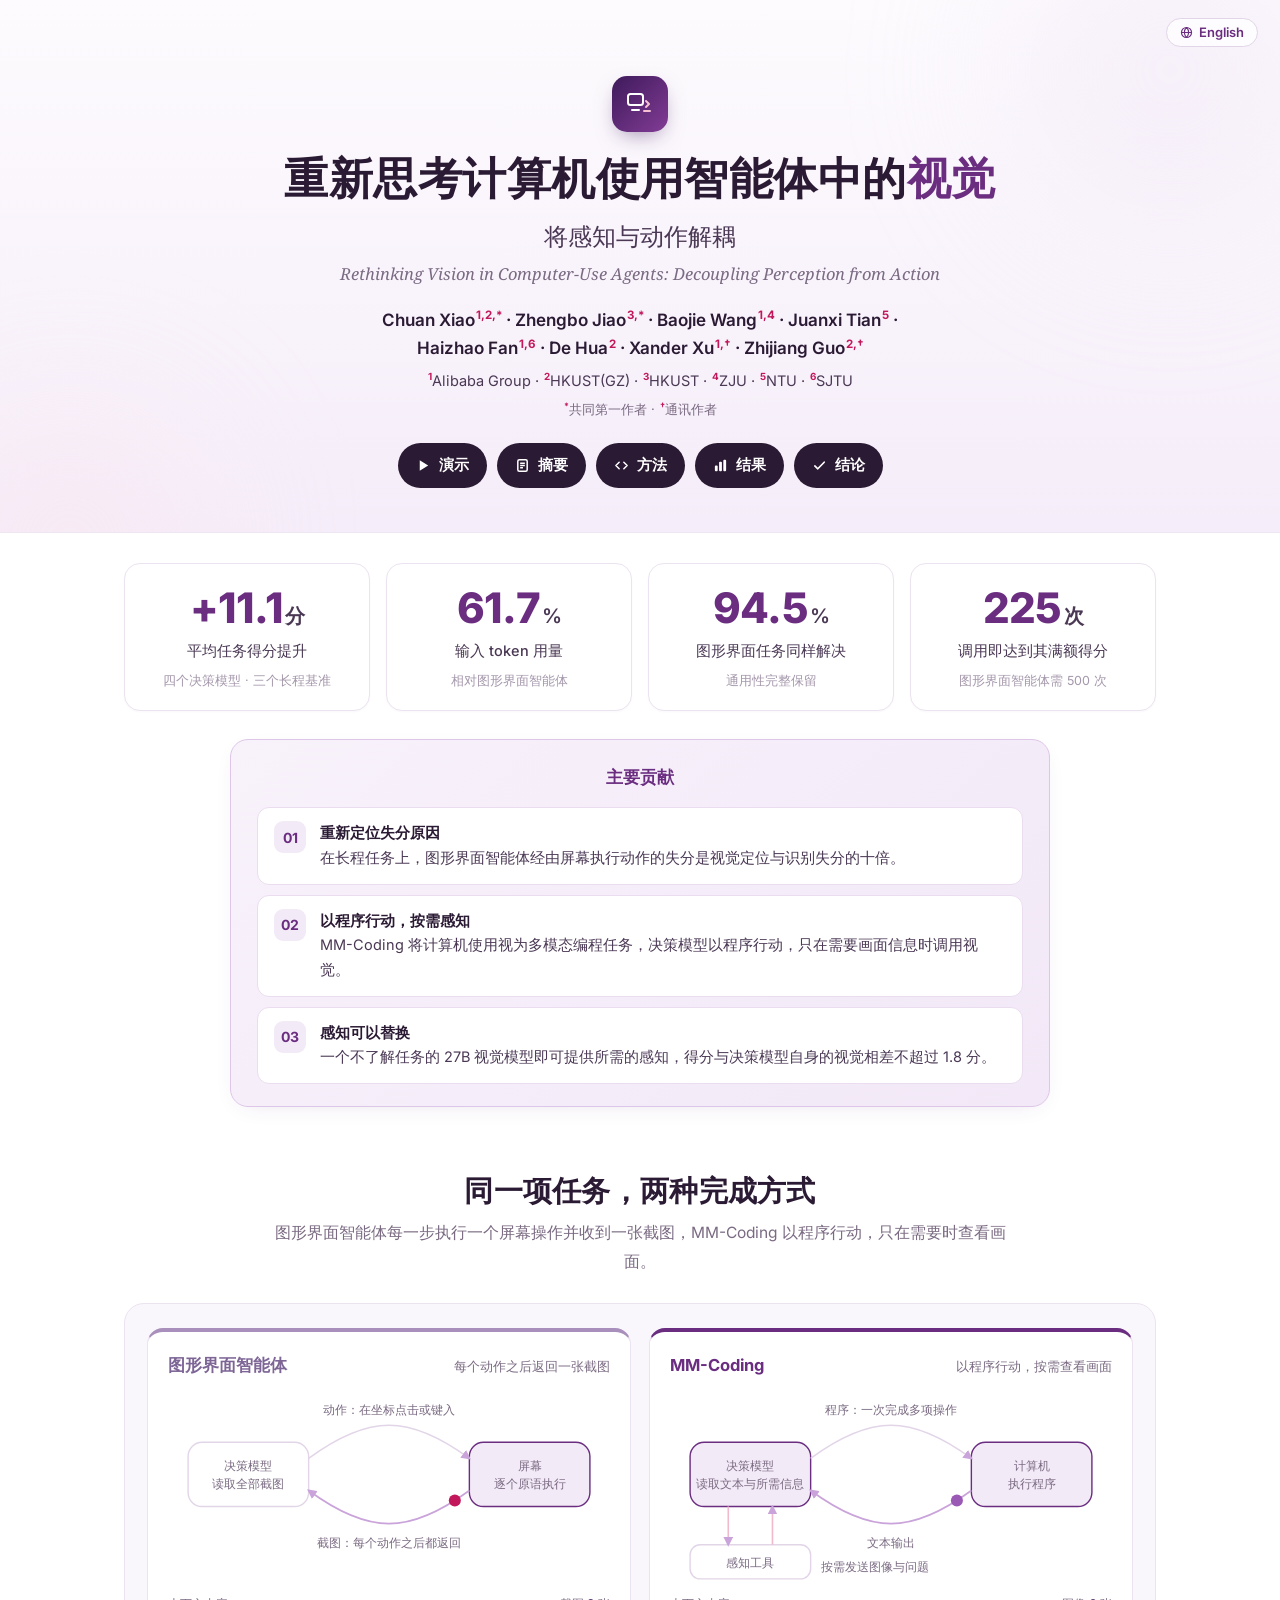
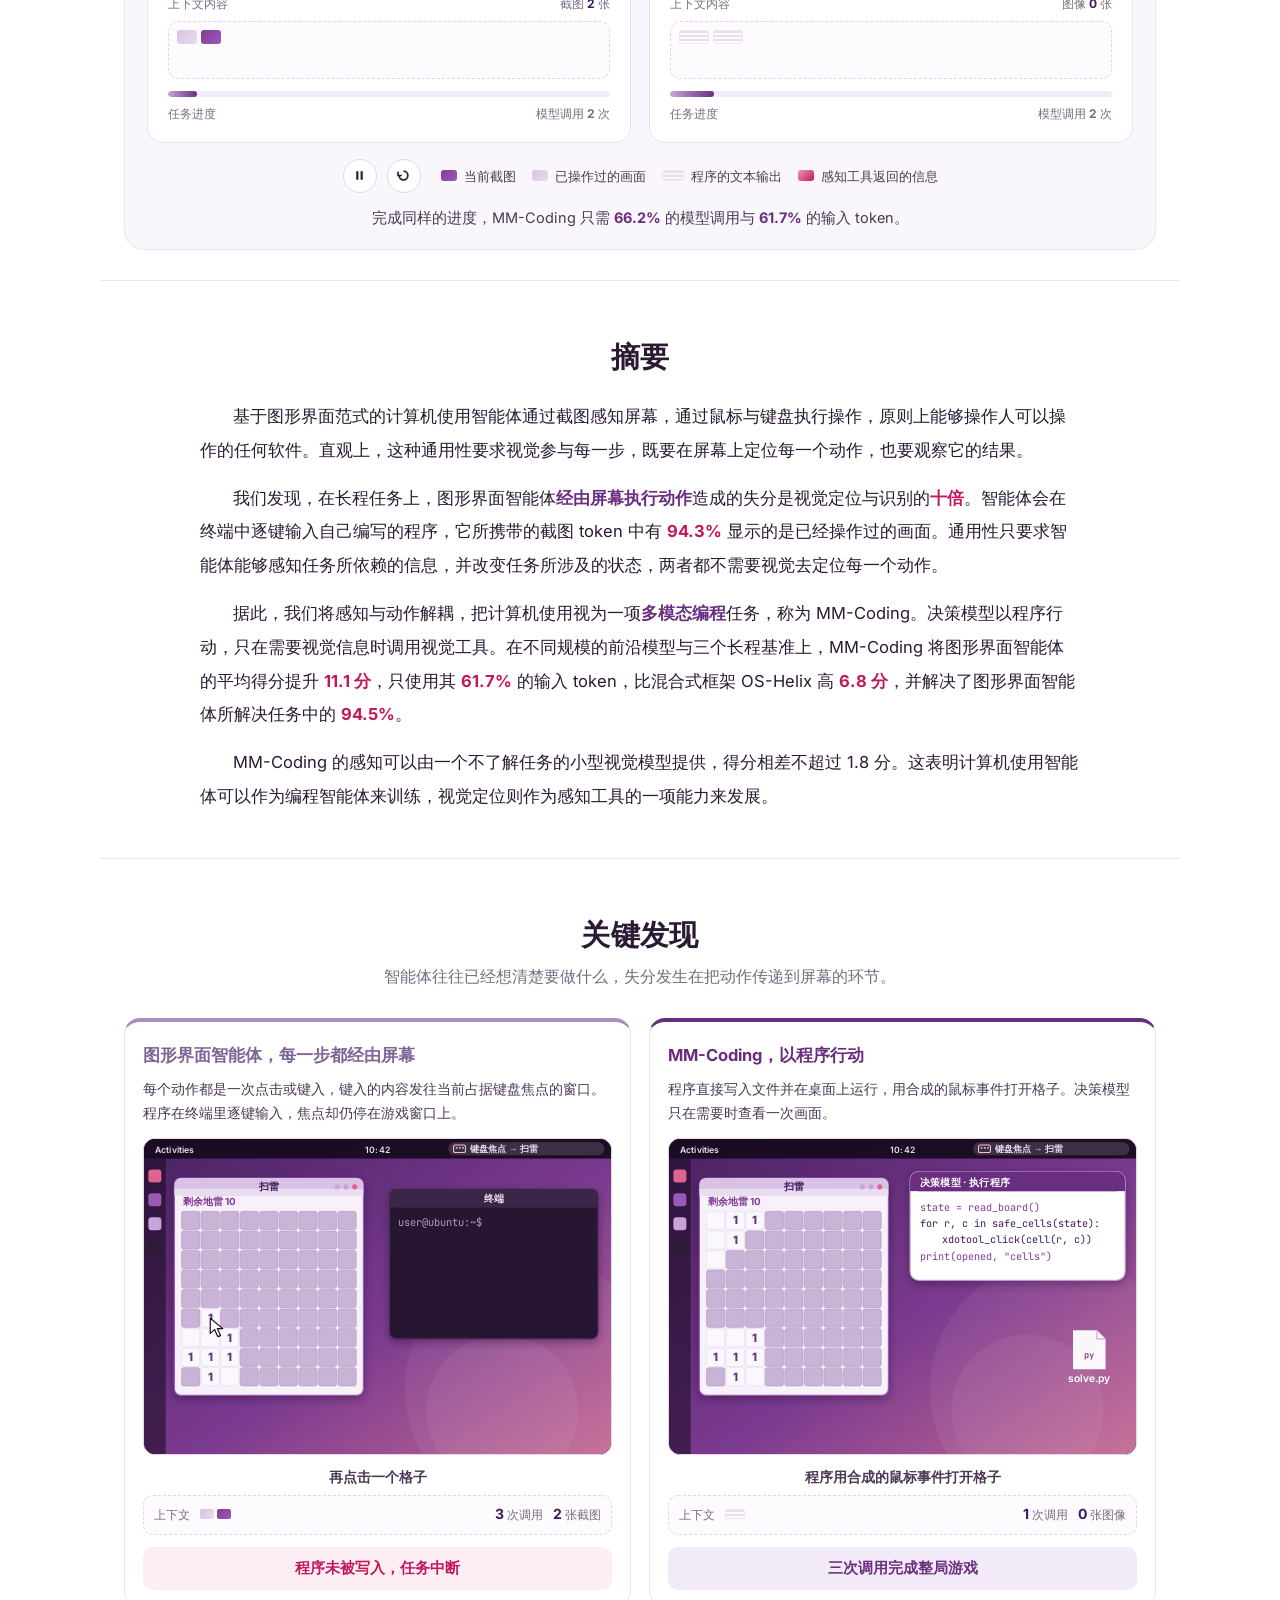
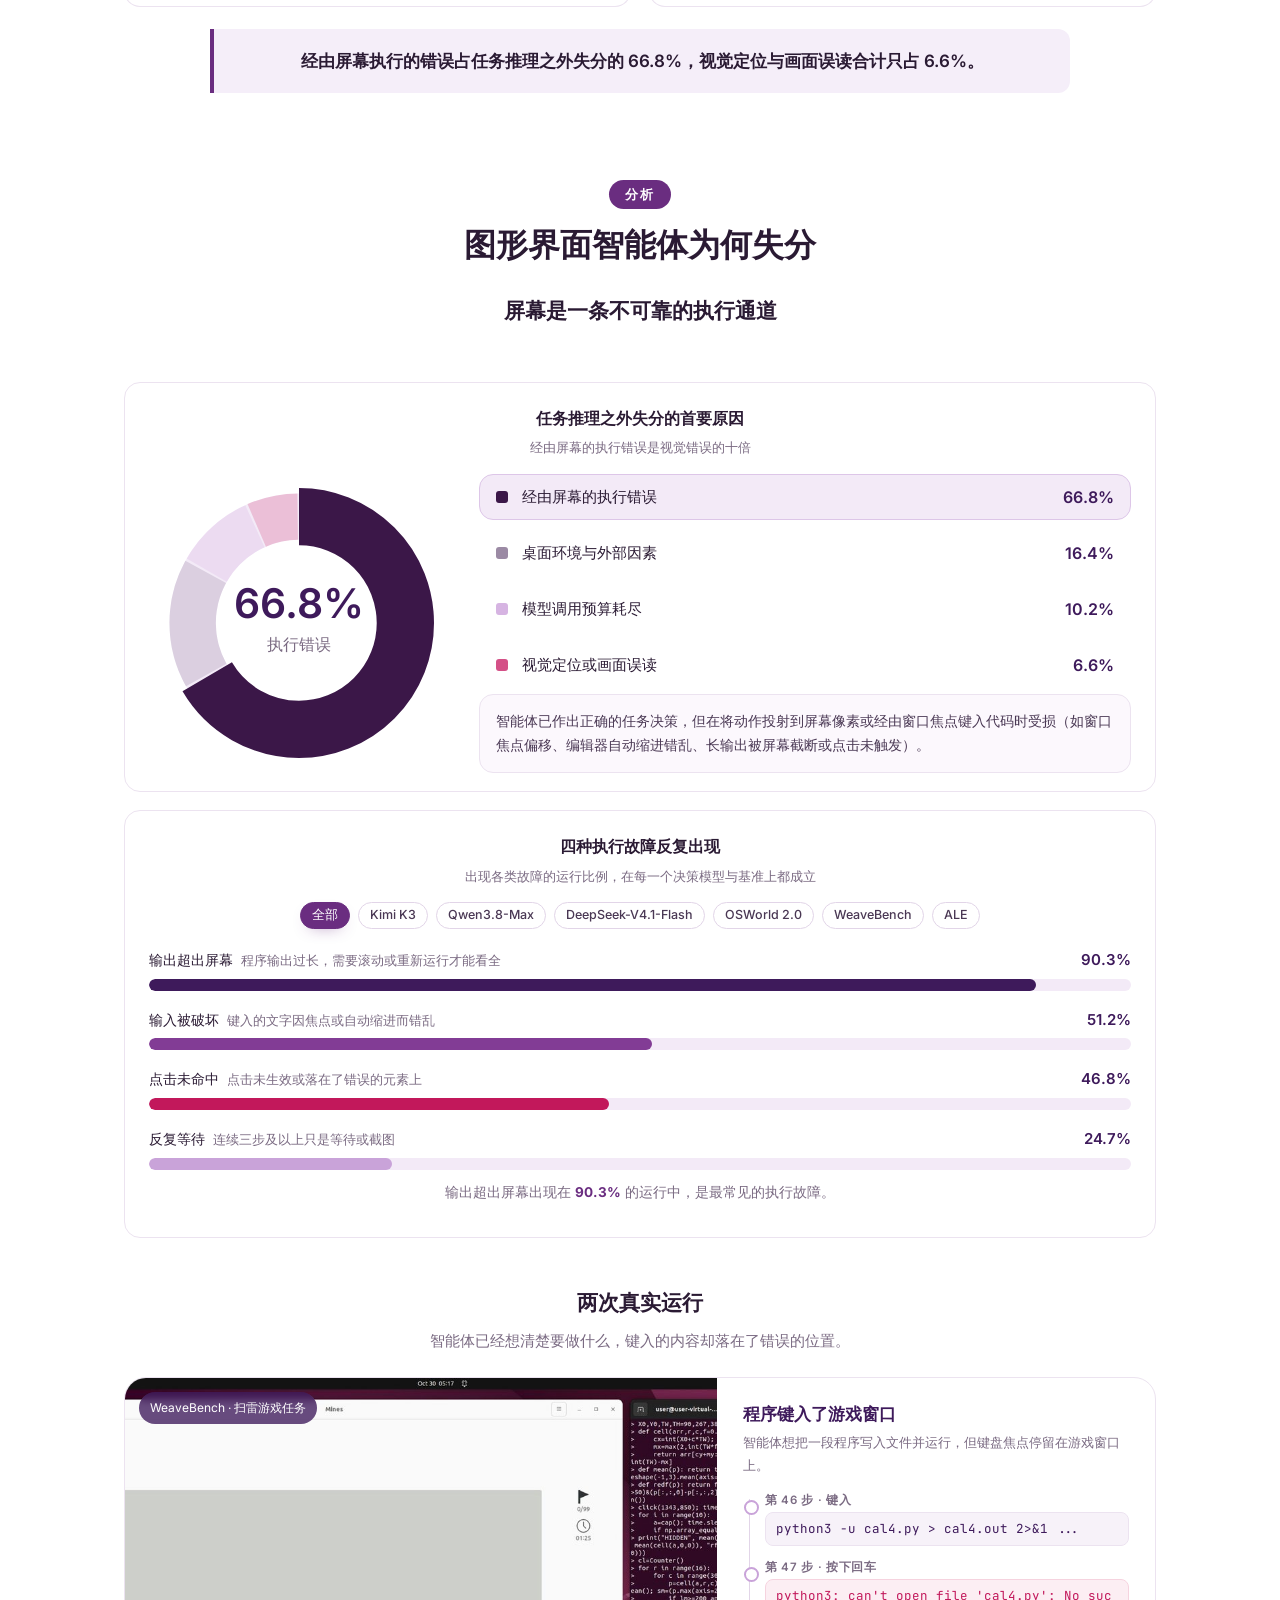
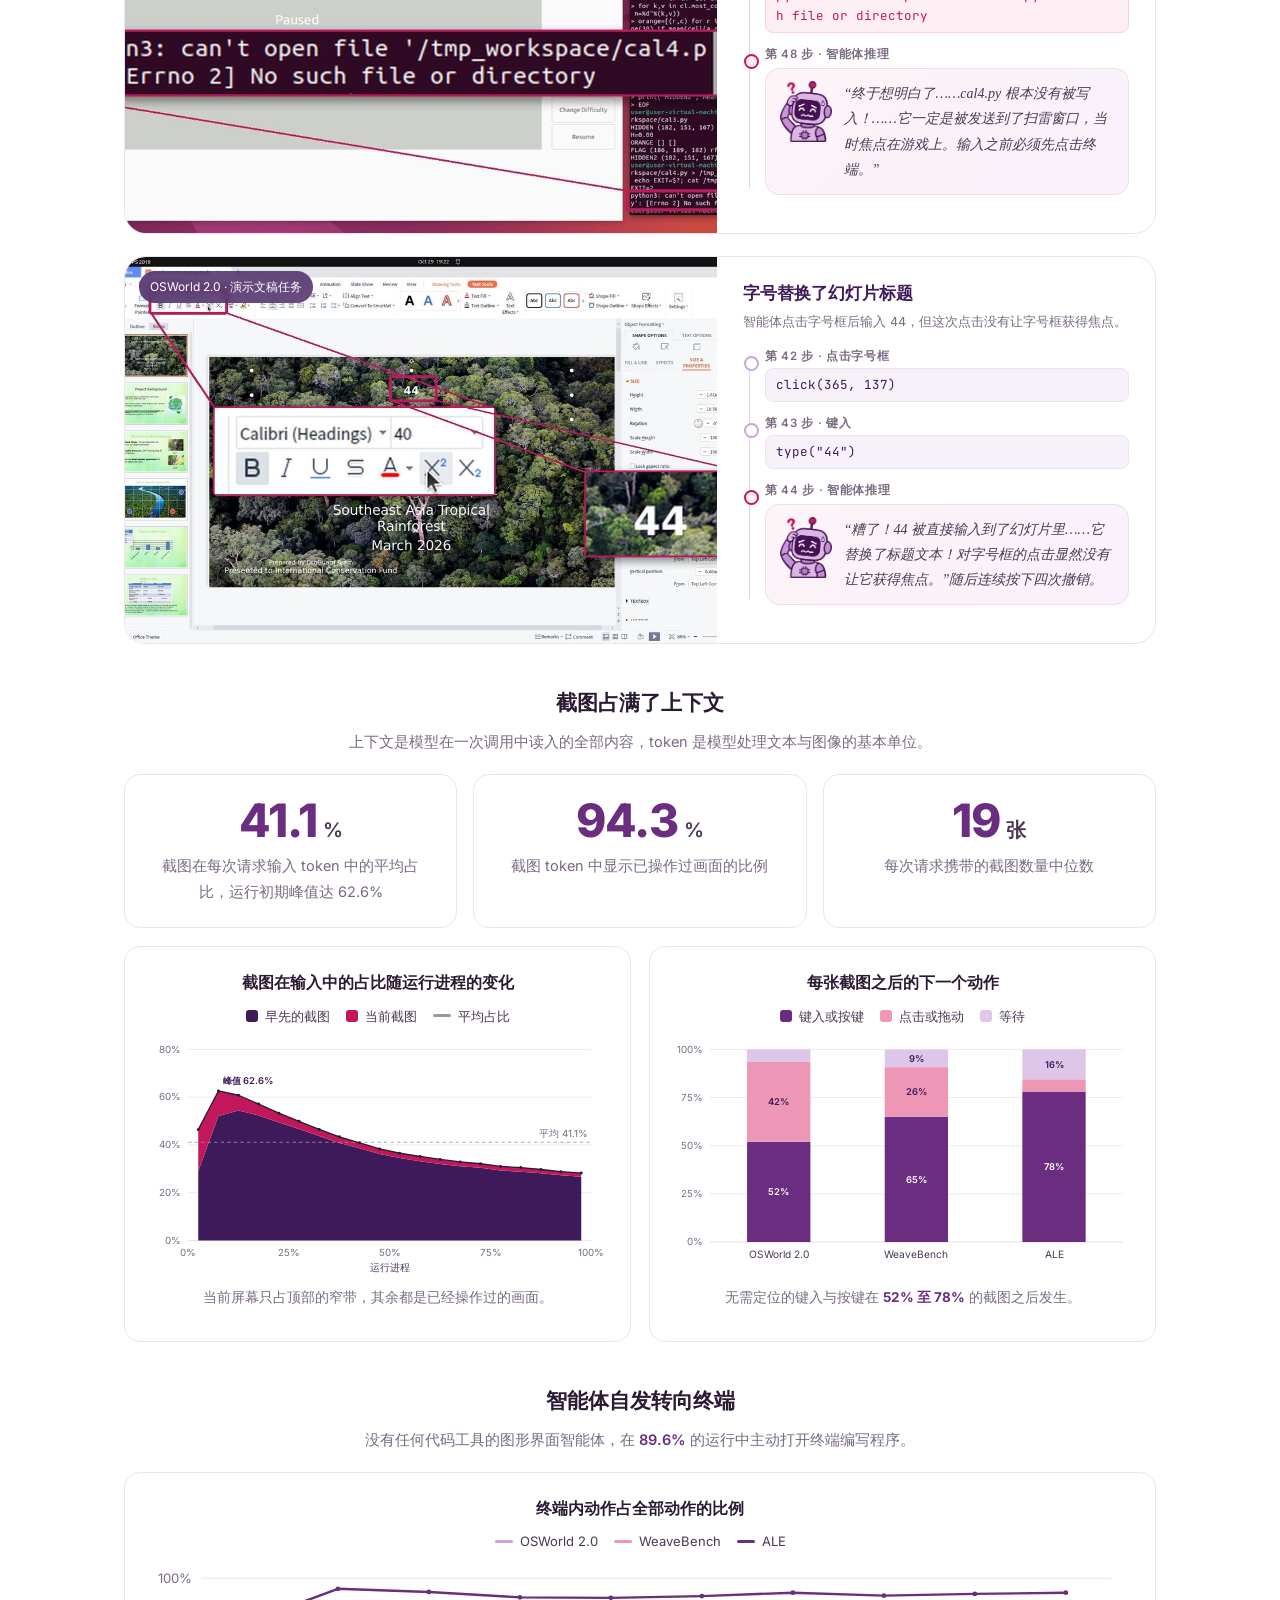
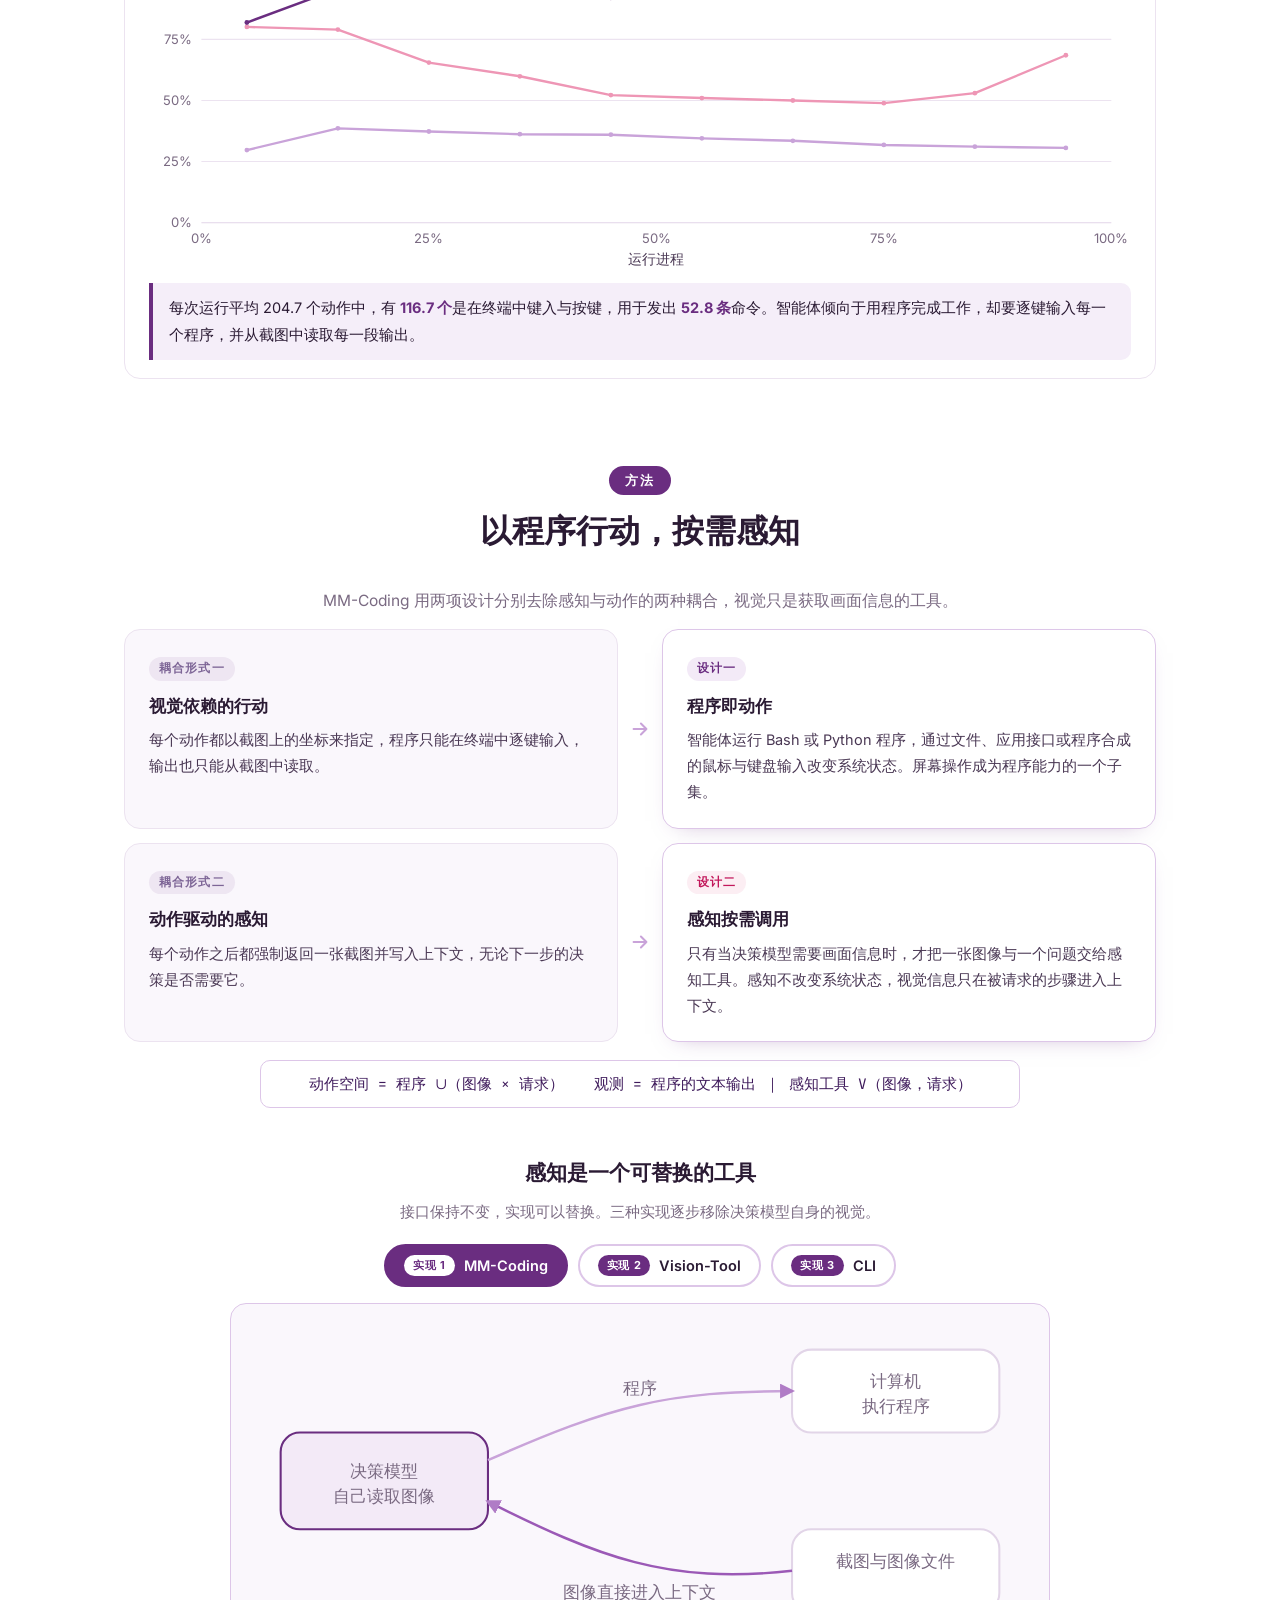
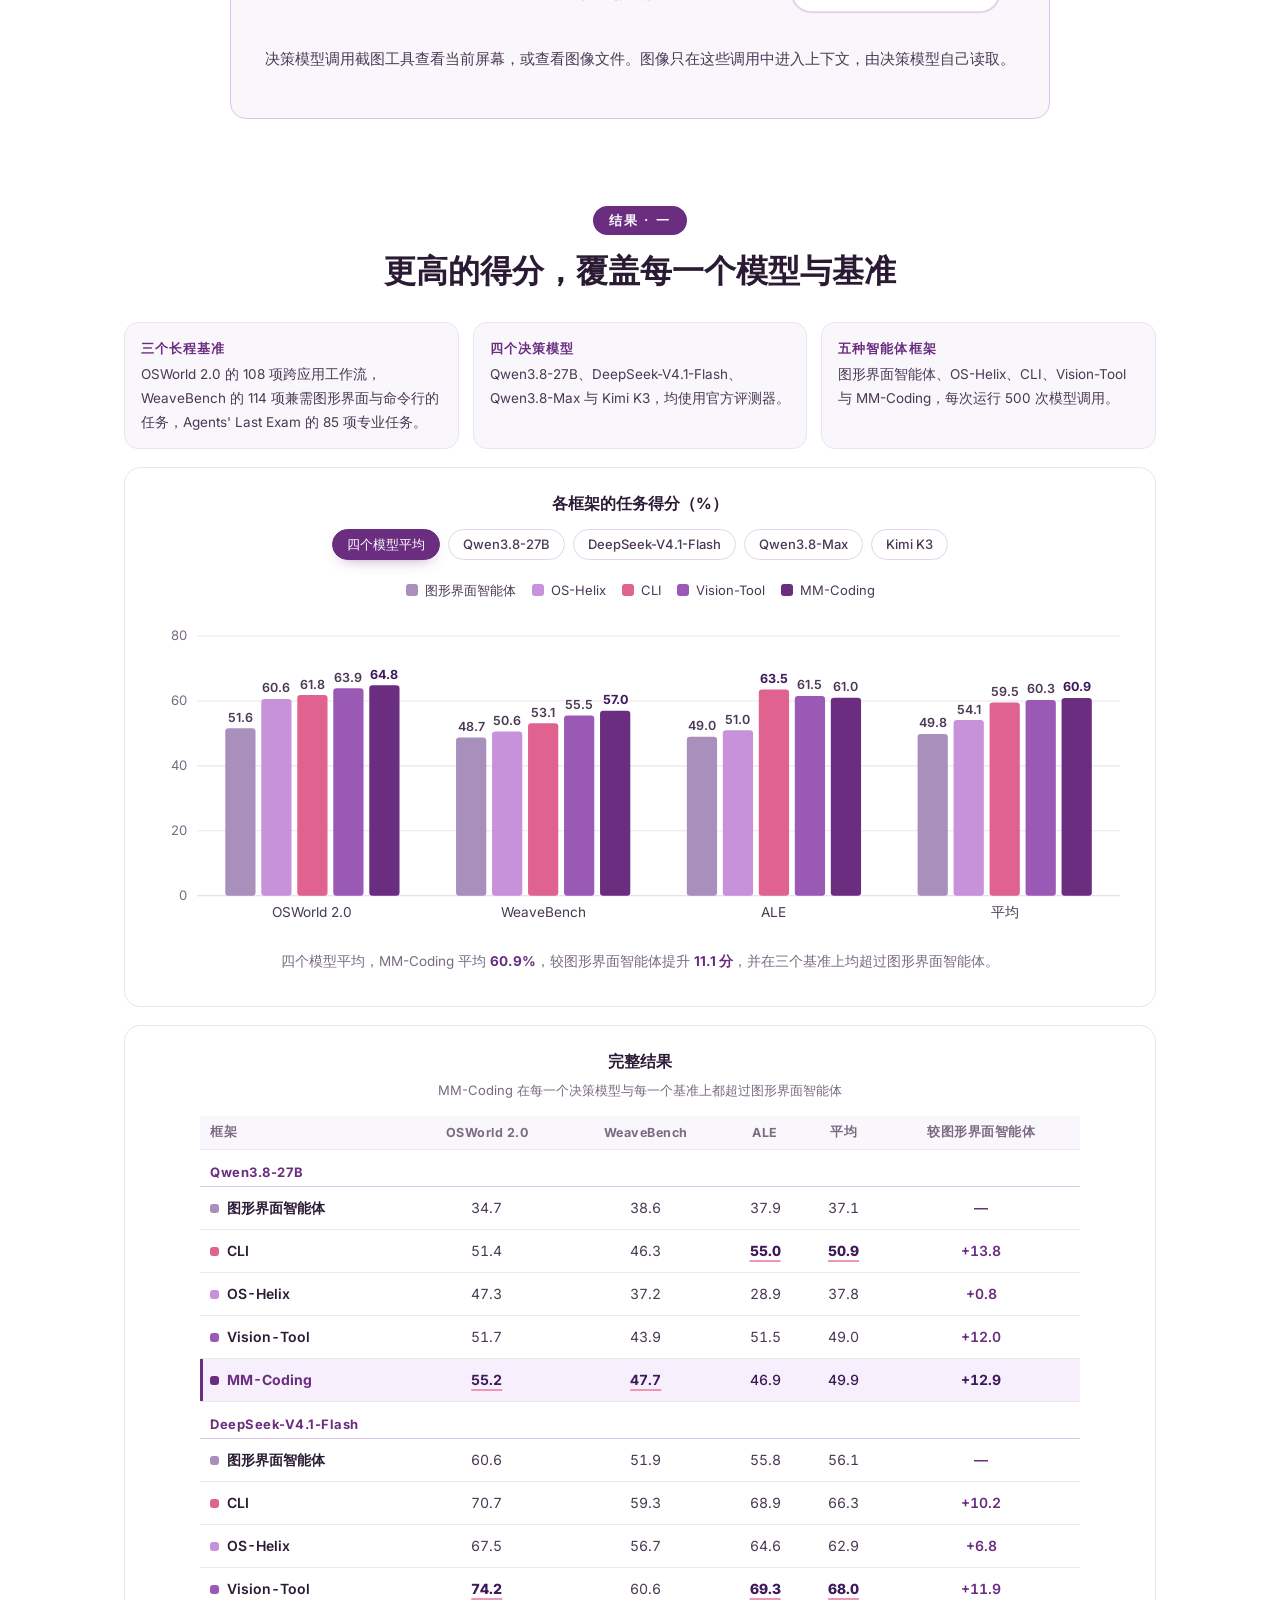
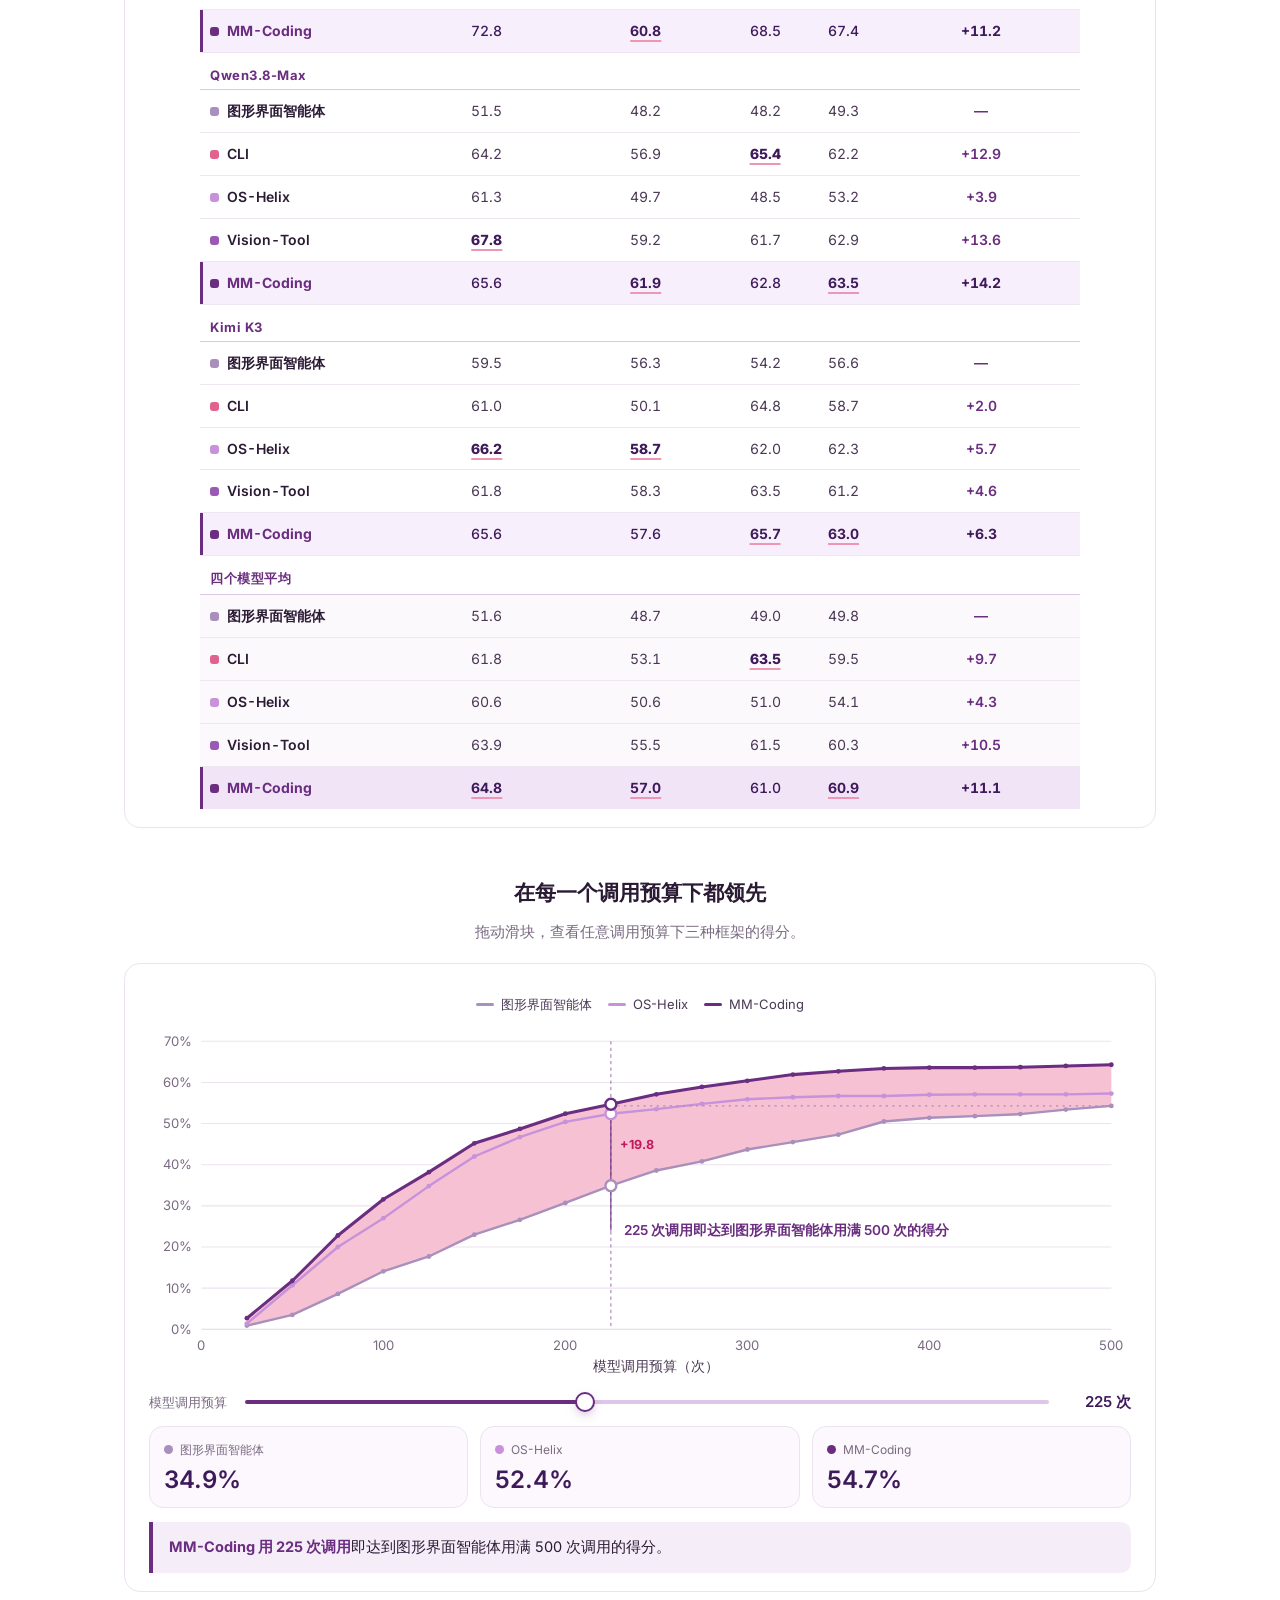
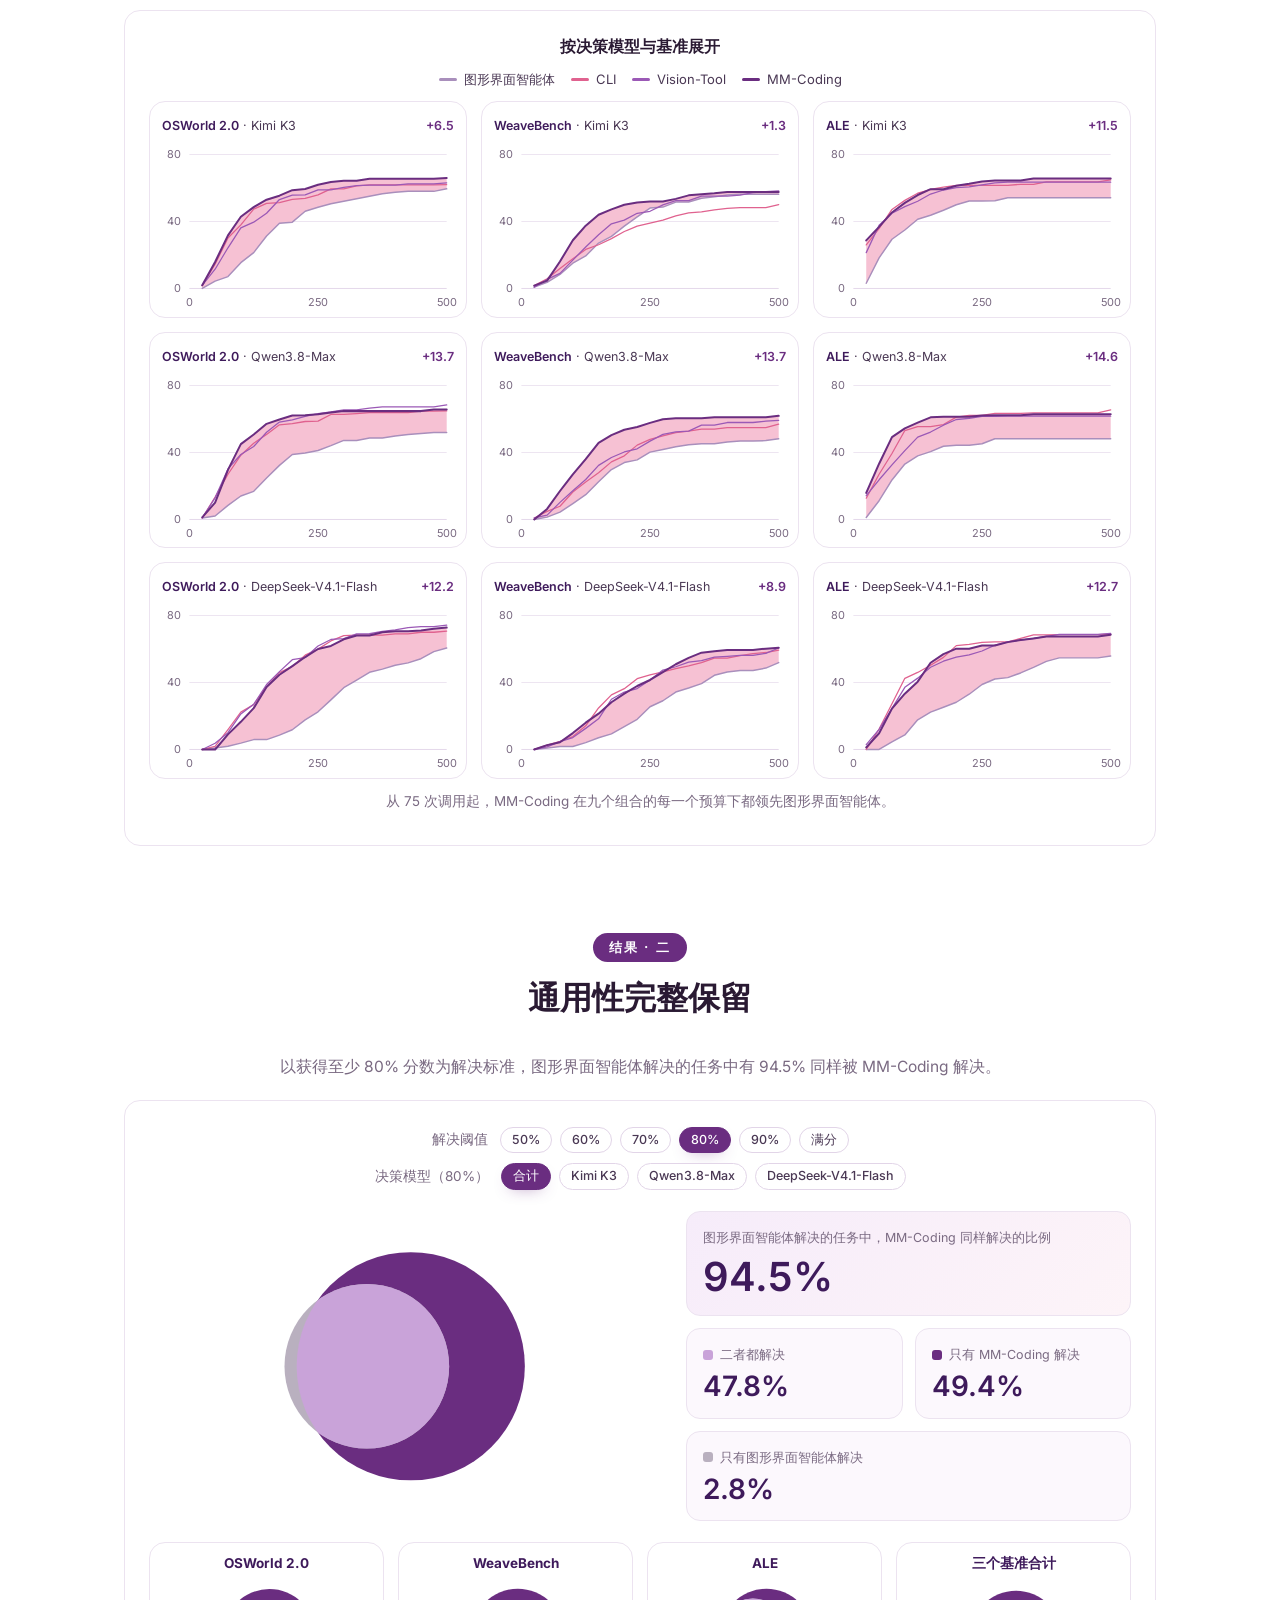
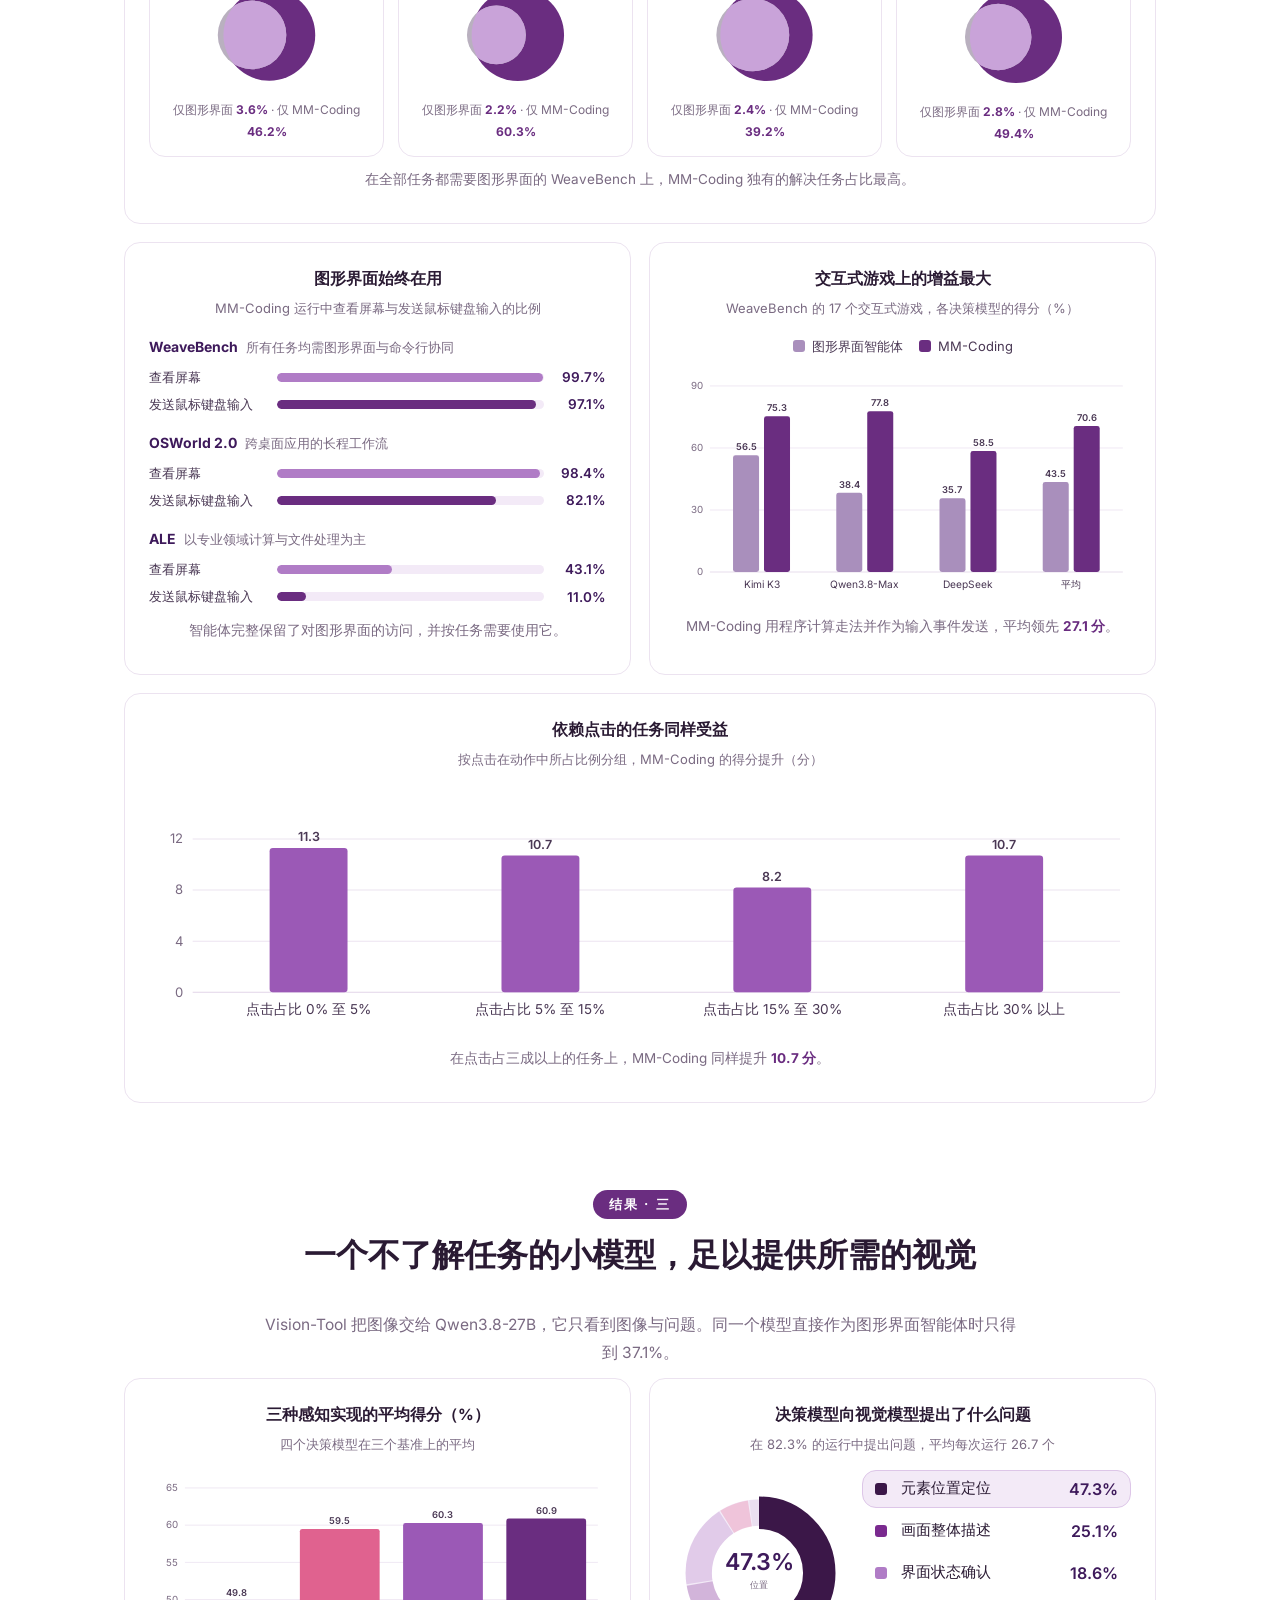
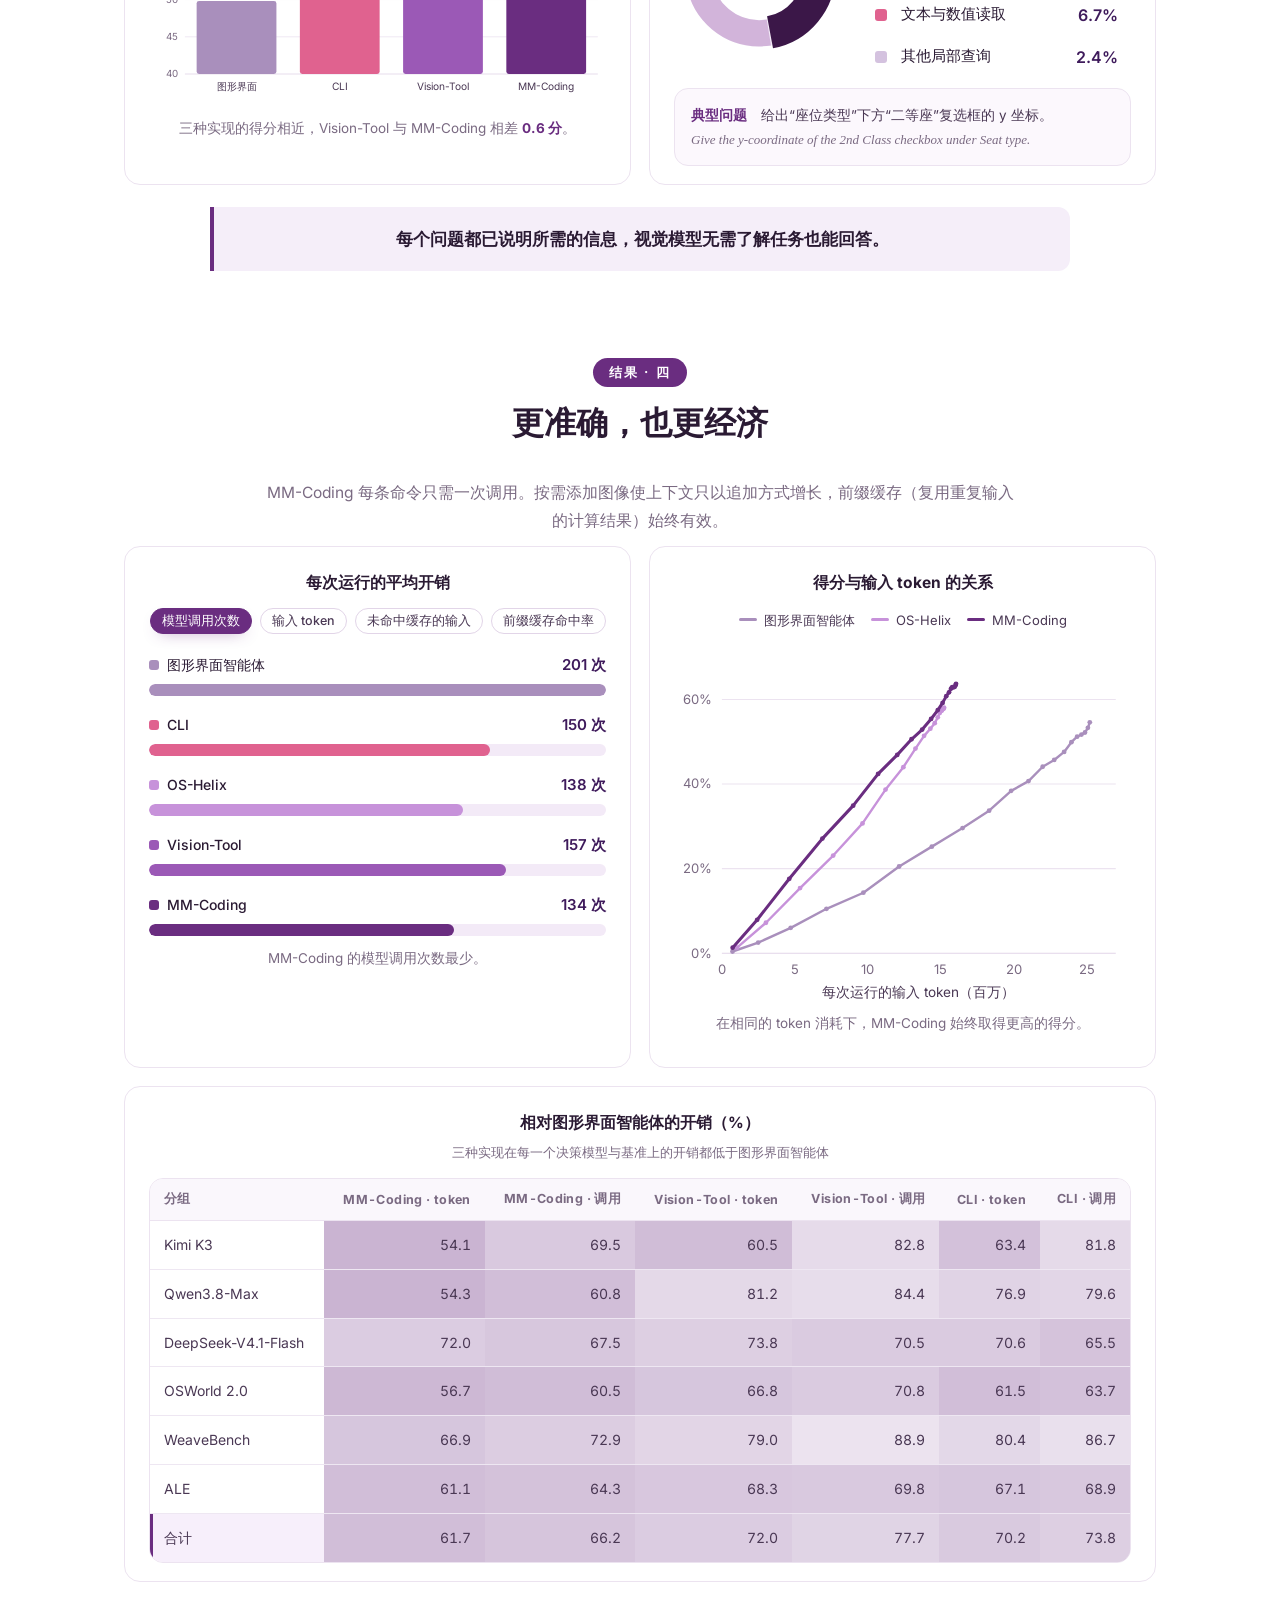
==== zh.html @ 3936240c "Project page" ====
<!DOCTYPE html>
<html lang="zh-CN">
<head>
<meta charset="utf-8">
<meta name="viewport" content="width=device-width, initial-scale=1">
<title>重新思考计算机使用智能体中的视觉：将感知与动作解耦</title>
<meta name="description" content="计算机使用智能体失分的主要原因在于动作必须经由屏幕执行。MM-Coding 以程序行动、按需调用视觉，平均得分提升 11.1 分，只使用 61.7% 的输入 token。">
<meta property="og:title" content="重新思考计算机使用智能体中的视觉：将感知与动作解耦">
<meta property="og:description" content="以程序行动，按需感知。MM-Coding 平均得分提升 11.1 分，只使用 61.7% 的输入 token。">
<link rel="icon" href="data:image/svg+xml,%3Csvg xmlns='http://www.w3.org/2000/svg' viewBox='0 0 32 32'%3E%3Crect width='32' height='32' rx='8' fill='%236A2D80'/%3E%3Crect x='4' y='6' width='15' height='11' rx='2.5' fill='none' stroke='%23fff' stroke-width='2'/%3E%3Cpath d='M8 22h7' stroke='%23fff' stroke-width='2' stroke-linecap='round'/%3E%3Cpath d='M22 13l3 3-3 3M26 23h-6' fill='none' stroke='%23F6C1D3' stroke-width='2' stroke-linecap='round' stroke-linejoin='round'/%3E%3C/svg%3E">
<link rel="stylesheet" href="fonts/fonts.css">
<style>
:root{
  --bg:#FFFFFF; --paper:#FFFFFF; --tint:#FAF7FC; --tint2:#F5EEF9;
  --ink:#2A1A33; --ink2:#4A3854; --muted:#7A6A82; --line:#ECE3F0; --line2:#E2D5E8; --rule:#EEE7F2;
  --deep:#3E1A5B; --plum:#6A2D80; --purp:#823C95; --mid:#9B59B6; --lav:#C9A3D9; --lav2:#DDC6E8; --lav3:#F3EAF7;
  --pink:#EE96B5; --pink2:#F6C1D3; --pink3:#FCEEF3; --mag:#C2185B; --grey:#B9B0BF;
  --c-gui:#A98FBC; --c-helix:#C792DA; --c-cli:#E0628F; --c-vt:#9B59B6; --c-mmc:#6A2D80;
  --serif:"Noto Serif SC","Source Han Serif SC","Songti SC","STSong",Georgia,serif;
  --sans:"Inter","PingFang SC","Noto Sans SC","Noto Sans CJK SC","Source Han Sans SC","Microsoft YaHei","Helvetica Neue",Arial,sans-serif;
  --num:"Inter","Avenir Next","Helvetica Neue","Segoe UI",Arial,sans-serif;
  --mono:"JetBrains Mono","SFMono-Regular",Menlo,Consolas,monospace;
  --ease:cubic-bezier(.2,.7,.2,1);
}
*{box-sizing:border-box}
html{scroll-behavior:smooth;-webkit-text-size-adjust:100%}
body{margin:0;background:var(--bg);color:var(--ink);font:16px/1.85 var(--sans);-webkit-font-smoothing:antialiased;overflow-x:hidden}
::selection{background:var(--lav2);color:var(--deep)}
a{color:var(--plum);text-decoration:none}
img{max-width:100%;display:block}
h1,h2,h3,h4{margin:0;color:var(--ink)}
p{margin:0 0 14px;color:var(--ink2)}
.muted{color:var(--muted)}
.small{font-size:13.5px;line-height:1.75}
.hl{color:var(--plum);font-weight:600}
#progress{position:fixed;top:0;left:0;height:3px;width:0;z-index:60;background:linear-gradient(90deg,var(--plum),var(--pink));transition:width .1s linear}

/* reveal */
.rv{opacity:0;transform:translateY(22px);transition:opacity .8s var(--ease),transform .8s var(--ease)}
.rv.in{opacity:1;transform:none}
.rv.d1{transition-delay:.08s}.rv.d2{transition-delay:.16s}.rv.d3{transition-delay:.24s}.rv.d4{transition-delay:.32s}

/* hero */
.hero{padding:76px 24px 44px;text-align:center;background:linear-gradient(180deg,#FDFBFE 0%,#F5EDF9 100%);border-bottom:1px solid var(--rule);position:relative;overflow:hidden}
.hero::before,.hero::after{content:"";position:absolute;border-radius:50%;filter:blur(70px);opacity:.5;pointer-events:none;animation:float 20s ease-in-out infinite}
.hero::before{width:460px;height:460px;background:radial-gradient(circle,#EBDDF2,transparent 70%);top:-160px;right:-120px}
.hero::after{width:380px;height:380px;background:radial-gradient(circle,#FBE3EC,transparent 70%);bottom:-200px;left:-120px;animation-delay:-8s}
@keyframes float{0%,100%{transform:translate(0,0)}50%{transform:translate(26px,-18px)}}
.hero>*{position:relative}
.logo{width:56px;height:56px;margin:0 auto 18px;border-radius:15px;background:linear-gradient(135deg,var(--deep),var(--purp));box-shadow:0 8px 22px -8px rgba(62,26,91,.55);display:flex;align-items:center;justify-content:center;transition:transform .35s cubic-bezier(.34,1.56,.64,1)}
.logo:hover{transform:translateY(-3px) scale(1.06) rotate(-3deg)}
.logo svg{width:32px;height:32px}
.hero h1{font-size:44px;line-height:1.3;font-weight:800;letter-spacing:.01em;color:var(--ink)}
.hero h1 .acc{color:var(--plum)}
.hero .sub{font:500 24px/1.5 var(--serif);color:var(--ink2);margin:12px 0 6px}
.authors{font-size:17px;font-weight:600;color:var(--ink);margin:0 auto 4px;max-width:900px;line-height:1.7}
.authors sup,.affil sup,.note sup{color:var(--mag);font-weight:700;font-size:.68em;margin-left:1px}
@media (max-width:900px){.authors .wbr{display:none}}
.affil{font-size:14.5px;color:var(--ink2);margin:0 0 2px}
.note{font-size:13px;color:var(--muted);margin:0 0 22px}
.hero .en{font:italic 400 16.5px/1.6 Georgia,"Noto Serif",serif;color:var(--muted);margin:0 0 18px}
.btns{display:flex;justify-content:center;gap:10px;flex-wrap:wrap}
.btns a{display:inline-flex;align-items:center;gap:8px;background:var(--ink);color:#fff;border-radius:999px;padding:9px 18px;font-size:14.5px;font-weight:600;transition:background .2s,transform .2s}
.btns a:hover{background:var(--plum);transform:translateY(-1px)}
.btns a svg{width:15px;height:15px}

/* tldr */
.tldr{display:grid;grid-template-columns:repeat(4,1fr);gap:16px;max-width:1080px;margin:0 auto;padding:30px 24px 0}
.tl{background:#fff;border:1px solid var(--line);border-radius:16px;padding:22px 16px 18px;text-align:center;box-shadow:0 1px 2px rgba(62,26,91,.03);transition:transform .2s,box-shadow .2s}
.tl:hover{transform:translateY(-3px);box-shadow:0 10px 26px -14px rgba(62,26,91,.3)}
.tl .n{font:800 42px/1.05 var(--num);letter-spacing:-.02em;color:var(--plum)}
.tl .n small{font-size:20px;color:var(--ink2);font-weight:600;margin-left:2px}
.tl .l{margin-top:8px;font-size:14.5px;color:var(--ink2);font-weight:500}
.tl .f{margin-top:4px;font-size:12.5px;color:#A497AB}

/* contributions */
.contrib{max-width:820px;margin:28px auto 8px;background:linear-gradient(135deg,#F8F2FB 0%,#F2E8F7 100%);border:1px solid var(--lav2);border-radius:18px;padding:22px 26px;box-shadow:0 6px 24px -12px rgba(106,45,128,.18)}
.contrib h3{text-align:center;font-size:17px;font-weight:700;color:var(--plum);margin-bottom:14px}
.ci{display:flex;gap:14px;align-items:flex-start;background:#fff;border:1px solid #EADDF0;border-radius:12px;padding:13px 16px;margin-top:10px;transition:transform .2s,box-shadow .2s,border-color .2s}
.ci:hover{transform:translateY(-2px);border-color:var(--plum);box-shadow:0 10px 24px -14px rgba(106,45,128,.45)}
.ci .ic{flex:0 0 32px;height:32px;border-radius:9px;background:var(--lav3);color:var(--plum);display:flex;align-items:center;justify-content:center;font:700 14px var(--num)}
.ci div{font-size:14.5px;line-height:1.7;color:var(--ink2)}
.ci b{color:var(--ink);font-weight:700}

/* section scaffold */
.sec{max-width:1080px;margin:0 auto;padding:56px 24px 30px}
.st-title{font-size:29px;font-weight:800;text-align:center;letter-spacing:.01em;line-height:1.4}
.st-sub{text-align:center;color:var(--muted);font-size:15.5px;margin:8px auto 26px;max-width:760px}
.rule{height:1px;background:var(--rule);max-width:1080px;margin:0 auto}
.prose{max-width:860px;margin:0 auto 6px;font-size:16px;line-height:1.95}
.sub-title{font-size:21px;font-weight:700;text-align:center;margin:46px 0 6px}
.sub-sub{text-align:center;color:var(--muted);font-size:14.5px;margin:0 auto 18px;max-width:760px}
.group{text-align:center;margin:56px auto 0;padding:0 24px}
.group .lab{display:inline-block;background:var(--plum);color:#fff;font:700 13px/1 var(--sans);letter-spacing:.16em;padding:8px 16px;border-radius:999px}
.group h2{font-size:32px;font-weight:800;margin-top:14px;line-height:1.35}

/* abstract */
.abstract{max-width:880px;margin:0 auto;font:16.5px/2.05 var(--sans);color:var(--ink)}
.abstract p{color:var(--ink);margin-bottom:14px;text-indent:2em}
.abstract em{font-style:normal;color:var(--plum);font-weight:600}
.abstract strong{color:var(--mag);font-weight:700}

/* demo panel */
.demo{background:var(--tint);border:1px solid var(--line);border-radius:20px;padding:24px 22px 18px}
.para{display:grid;grid-template-columns:1fr 1fr;gap:18px}
.pcard{background:#fff;border:1px solid var(--line);border-radius:16px;padding:18px 20px 16px;position:relative;overflow:hidden}
.pcard.gui{border-top:4px solid var(--c-gui)}
.pcard.mmc{border-top:4px solid var(--plum)}
.pcard .ph{display:flex;align-items:baseline;justify-content:space-between;margin-bottom:4px}
.pcard .ph b{font-size:16.5px;font-weight:700}
.pcard.gui .ph b{color:#7D6596}.pcard.mmc .ph b{color:var(--plum)}
.pcard .ph span{font-size:12.5px;color:var(--muted)}
.pnode{fill:#fff;stroke:var(--line2);stroke-width:1.4;transition:all .3s}
.pnode.act{stroke:var(--plum);fill:var(--lav3)}
.ptext{font:600 13px var(--sans);fill:var(--deep)}
.psub{font:11px var(--sans);fill:var(--muted)}
.pedge{fill:none;stroke:var(--line2);stroke-width:1.6}
.pedge.act{stroke:var(--lav)}
.pedge.pk{stroke:#F2B9CE}
.ctx{margin-top:8px}
.ctx .lab{display:flex;justify-content:space-between;font-size:12px;color:var(--muted);margin-bottom:6px}
.ctx .lab b{color:var(--deep);font-family:var(--num)}
.tiles{display:flex;flex-wrap:wrap;gap:4px;min-height:58px;align-content:flex-start;padding:8px;border:1px dashed var(--line2);border-radius:10px;background:#FDFBFE}
.tile{width:20px;height:14px;border-radius:3px;animation:pop .45s var(--ease)}
.tile.img{background:linear-gradient(135deg,var(--purp),var(--mid))}
.tile.img.old{background:linear-gradient(135deg,#D8C3E2,#E8DAEF)}
.tile.txt{width:30px;background:repeating-linear-gradient(180deg,#E9DEEE 0 2px,transparent 2px 4px);border:1px solid #EFE6F3}
.tile.ask{background:linear-gradient(135deg,var(--pink),var(--mag))}
@keyframes pop{0%{transform:scale(.3);opacity:0}100%{transform:none;opacity:1}}
.pbar{height:6px;border-radius:6px;background:var(--lav3);overflow:hidden;margin-top:12px}
.pbar i{display:block;height:100%;width:0;border-radius:6px;background:linear-gradient(90deg,var(--lav),var(--plum));transition:width .5s var(--ease)}
.pmeta{display:flex;justify-content:space-between;font-size:12px;color:var(--muted);margin-top:6px}
.ctrl{display:flex;align-items:center;justify-content:center;gap:10px;margin-top:16px;flex-wrap:wrap}
.rbtn{width:34px;height:34px;border-radius:50%;border:1px solid var(--line2);background:#fff;color:var(--ink);display:inline-flex;align-items:center;justify-content:center;cursor:pointer;transition:all .2s;padding:0}
.rbtn:hover{background:var(--plum);color:#fff;border-color:var(--plum)}
.rbtn svg{width:13px;height:13px}
.legend.tl2{justify-content:center;margin:0 0 0 10px}
.legend.tl2 .tile{display:inline-block;width:16px;height:11px;vertical-align:-1px;animation:none}
.legend.tl2 .tile.txt{width:22px}
.demo-cap{text-align:center;font-size:14.5px;color:var(--ink2);margin:12px 0 0}
.demo-cap b{color:var(--plum)}

/* insight */
.insight{display:grid;grid-template-columns:1fr 1fr;gap:18px}
.ip{border:1px solid var(--line);border-radius:16px;padding:18px 18px 16px;background:#fff;display:flex;flex-direction:column}
.ip.bad{border-top:4px solid var(--c-gui)}
.ip.good{border-top:4px solid var(--plum)}
.ip h4{font-size:16.5px;font-weight:700;margin-bottom:6px}
.ip.bad h4{color:#7D6596}.ip.good h4{color:var(--plum)}
.ip>p{font-size:14px;line-height:1.75;color:var(--ink2);margin-bottom:12px}
.verdict{text-align:center;font-weight:700;margin-top:12px;padding:8px;border-radius:10px;font-size:14.5px}
.verdict.no{background:var(--pink3);color:var(--mag)}
.verdict.yes{background:var(--lav3);color:var(--plum)}
.conclude{max-width:860px;margin:22px auto 0;text-align:center;font:600 17px/1.9 var(--sans);color:var(--ink);padding:16px 22px;border-left:4px solid var(--plum);background:var(--tint2);border-radius:0 12px 12px 0}
.callout{background:var(--tint2);border-left:4px solid var(--plum);border-radius:0 10px 10px 0;padding:12px 16px;margin-top:14px;font-size:14.5px;color:var(--ink)}
.callout b{color:var(--plum)}

/* terminal */
.term{border-radius:12px;overflow:hidden;border:1px solid #E5D7EC;background:#2B1B36;color:#EADCF2;font:12.5px/1.7 var(--mono);min-height:200px;display:flex;flex-direction:column;flex:1}
.term .tb{display:flex;align-items:center;gap:7px;padding:8px 12px;background:#3A2648;font:12px var(--sans);color:#CDB6DA}
.term .tb i{width:10px;height:10px;border-radius:50%;background:#7E5A92}
.term .tb i:nth-child(2){background:#9C6FB2}.term .tb i:nth-child(3){background:#B98CCB}
.term .tb span{margin-left:8px}
.term pre{margin:0;padding:12px 14px;white-space:pre-wrap;word-break:break-all;flex:1;font:inherit}
.term .lost{color:#7E5A92;text-decoration:line-through}
.term .bad{color:#F49AB9}
.term .ok{color:#C9F2D9}
.term .cur{display:inline-block;width:7px;height:15px;background:#EADCF2;vertical-align:-2px;animation:blink 1s steps(1) infinite}
@keyframes blink{50%{opacity:0}}
.term .warn{color:#FFD7A3}

/* cards & figures */
.grid2{display:grid;grid-template-columns:1fr 1fr;gap:18px}
.grid3{display:grid;grid-template-columns:repeat(3,1fr);gap:16px}
.card{background:#fff;border:1px solid var(--line);border-radius:16px;padding:22px 24px}
.card h4{font-size:16.5px;font-weight:700;color:var(--ink);margin:0 0 6px}
.card p{font-size:14.5px;line-height:1.8;margin-bottom:0}
.card .tag{display:inline-block;font:700 11.5px/1 var(--sans);letter-spacing:.1em;color:var(--plum);background:var(--lav3);padding:6px 10px;border-radius:999px;margin-bottom:10px}
.figure{background:#fff;border:1px solid var(--line);border-radius:16px;padding:22px 24px 18px;margin-top:18px}
.figure .ftitle{font-size:15.5px;font-weight:700;color:var(--ink);text-align:center;margin-bottom:2px}
.figure .fsub{font-size:13px;color:var(--muted);text-align:center;margin-bottom:14px}
.cap{font-size:13.5px;line-height:1.8;color:var(--muted);margin-top:10px;text-align:center}
.cap b{color:var(--plum);font-weight:700}
.stat3 .card{text-align:center}
.bigstat{display:flex;align-items:baseline;justify-content:center;gap:6px}
.bigstat .n{font:800 46px/1 var(--num);color:var(--plum);letter-spacing:-.02em}
.bigstat .u{font:600 20px/1 var(--num);color:var(--ink2)}
.stat3 p{margin-top:10px}

/* setup strip */
.setup{display:grid;grid-template-columns:repeat(3,1fr);gap:14px;margin-top:4px}
.setup div{background:var(--tint);border:1px solid var(--line);border-radius:14px;padding:14px 16px;font-size:13.5px;line-height:1.75;color:var(--ink2)}
.setup b{display:block;font-size:13px;color:var(--plum);letter-spacing:.08em;margin-bottom:4px}

/* design pairs */
.pair{display:grid;grid-template-columns:1fr 44px 1fr;align-items:stretch;margin-top:14px}
.pair .card.prob{background:var(--tint);border-color:var(--line)}
.pair .card.prob .tag{color:#7D6596;background:#EEE6F2}
.pair .card.fix{border-color:var(--lav2);box-shadow:0 8px 22px -16px rgba(106,45,128,.5)}
.pair .arr{display:flex;align-items:center;justify-content:center;color:var(--lav)}
.pair .arr svg{width:22px;height:22px}
.formula{font:14.5px/1.8 var(--mono);color:var(--deep);background:#fff;border:1px solid var(--lav2);border-radius:10px;padding:10px 16px;margin:18px auto 0;text-align:center;max-width:760px}

/* tabs */
.tabs{display:flex;gap:10px;justify-content:center;flex-wrap:wrap;margin-bottom:16px}
.tab{display:inline-flex;align-items:center;gap:9px;padding:9px 18px;border:2px solid var(--lav2);border-radius:999px;background:#fff;font:600 14.5px var(--sans);color:var(--ink);cursor:pointer;transition:all .2s}
.tab .tg{display:inline-block;background:var(--plum);color:#fff;font:700 11px/1 var(--sans);letter-spacing:.06em;padding:5px 9px;border-radius:999px}
.tab:hover{border-color:var(--plum);background:var(--tint)}
.tab.on{background:var(--plum);border-color:var(--plum);color:#fff}
.tab.on .tg{background:#fff;color:var(--plum)}
.tabpanel{max-width:820px;margin:0 auto;background:var(--tint);border:1px solid var(--lav2);border-radius:16px;padding:18px 22px}
.tabpanel .desc{font-size:14.5px;line-height:1.85;color:var(--ink2);margin-top:6px;text-align:center;min-height:54px}

/* results table */
.rtable{border-collapse:collapse;width:100%;font-size:14px}
.rtable th,.rtable td{border-bottom:1px solid var(--rule);padding:8px 10px;text-align:center}
.rtable thead th{background:var(--tint);font:700 12.5px var(--sans);color:var(--muted);letter-spacing:.04em}
.rtable td{color:var(--ink2);font-family:var(--num);font-variant-numeric:tabular-nums}
.rtable td.h{text-align:left;font-family:var(--sans);font-weight:600;color:var(--ink)}
.rtable td.h i{display:inline-block;width:9px;height:9px;border-radius:3px;margin-right:8px}
.rtable tr.mrow td{background:#fff;text-align:left;font:700 13px var(--sans);color:var(--plum);letter-spacing:.04em;padding:14px 10px 6px;border-bottom:1px solid var(--lav2)}
.rtable td.mc-old{font:600 12.5px var(--sans);color:var(--muted);writing-mode:vertical-rl;transform:rotate(180deg);white-space:nowrap;padding:8px 4px;border-right:1px solid var(--rule)}
.rtable tr.ours td{background:#F7EFFB;font-weight:700;color:var(--deep)}
.rtable tr.ours td.h{color:var(--plum)}
.rtable td.bst{color:var(--deep);font-weight:800;text-decoration:underline;text-decoration-color:var(--pink);text-underline-offset:4px;text-decoration-thickness:2px}
.rtable tr.ours td:not(.bst):not(.h):not(.dl){font-weight:500}
.rtable td.dl{color:var(--plum);font-weight:600}
.rtable tr.avgblk td{background:#FCF9FD}
.rtable tr.avgblk.ours td{background:#F1E4F7}
.twrap{overflow-x:auto;max-width:880px;margin:0 auto}

/* misc tables */
.tablewrap{overflow-x:auto;border-radius:14px;border:1px solid var(--line);background:#fff;margin-top:10px}
table{width:100%;border-collapse:collapse;font-size:14px}
th{font:700 12.5px var(--sans);color:var(--muted);text-align:left;padding:12px 14px;background:var(--tint);border-bottom:1px solid var(--line);letter-spacing:.03em;white-space:nowrap}
td{padding:11px 14px;border-bottom:1px solid var(--rule);color:var(--ink2);vertical-align:middle}
tr:last-child td{border-bottom:0}
td.num,th.num{text-align:right;font-family:var(--num);font-variant-numeric:tabular-nums}
tr.ours td{background:#F7EFFB}
tr.ours td:first-child{box-shadow:inset 3px 0 0 var(--plum)}
.hname{display:inline-flex;align-items:center;gap:8px;font-weight:500;color:var(--ink)}
.hname i{width:10px;height:10px;border-radius:3px}
.pill{display:inline-block;white-space:nowrap;font-size:12px;padding:3px 9px;border-radius:999px;background:var(--lav3);color:var(--plum)}
.pill.y{background:#F3E9F6;color:var(--muted)}
.pill.n{background:var(--pink3);color:var(--mag)}

/* interface rows */
.ifb{display:flex;flex-direction:column;gap:14px}
.ifr .hd{display:flex;align-items:baseline;gap:8px;font-size:14px;margin-bottom:6px}
.ifr .hd b{color:var(--deep)}
.ifr .hd small{font-size:12.5px;color:var(--muted)}
.ifr .bar{display:grid;grid-template-columns:118px 1fr 52px;align-items:center;gap:10px;font-size:12.5px;color:var(--ink2);margin-top:4px}
.ifr .bar em{font:600 13.5px var(--num);font-style:normal;color:var(--deep);text-align:right}
.ifr .tr{height:9px;border-radius:9px;background:var(--lav3);overflow:hidden}
.ifr .fl{height:100%;width:0;border-radius:9px;transition:width 1.1s var(--ease)}


/* desktop mock */
.dk{border-radius:12px;overflow:hidden;border:1px solid #E5D7EC;background:#2B1B36}
.dk svg{display:block;width:100%;height:auto}
.dk-tb{font:600 8px var(--sans);fill:#E9DDF0;letter-spacing:.02em}
.dk-wt{font:600 9.5px var(--sans);fill:#3E1A5B}.dk-wtd{fill:#E9DDF0}
.dk-st{font:700 9px var(--sans);fill:#823C95}.dk-st.ok{fill:#2E7D5B}
.dk-cell{fill:#C9B3D6;stroke:#B39BC3;stroke-width:.6;transition:fill .25s}
.dk-cell.open{fill:#FBF8FD;stroke:#E6DAEE}
.dk-cell.flag{fill:#FCEEF3;stroke:#EE96B5;animation:dkpop .35s var(--ease)}
.dk-cell.pop{animation:dkpop .35s var(--ease)}
@keyframes dkpop{0%{fill:#F6C1D3}100%{fill:#FBF8FD}}
.dk-num{font:800 10.5px var(--num)}
.dk-tt{font:9.6px var(--mono);fill:#EADCF2}.dk-tt.dim{fill:#B89BC6}.dk-tt.err{fill:#F49AB9}
.dk-card,.dk-out{opacity:0;transform:translateY(-8px);transition:opacity .45s var(--ease),transform .45s var(--ease)}
.dk-card.on,.dk-out.on{opacity:1;transform:none}
.dk-cardh{font:700 9.5px var(--sans);fill:#fff;letter-spacing:.03em}
.dk-code{font:9.4px var(--mono);fill:#3E1A5B}.dk-code.k{fill:#823C95}
.dk-outt{font:600 9.5px var(--sans);fill:#6A2D80}
.dk-file{opacity:0;transform-box:fill-box;transform-origin:center;transform:scale(.4);transition:opacity .4s,transform .5s cubic-bezier(.34,1.56,.64,1)}
.dk-file.on{opacity:1;transform:none}
.dk-fx{font:700 8px var(--mono);fill:#823C95}.dk-fn{font:600 9.5px var(--sans);fill:#fff}
.dk-flash{pointer-events:none}.dk-flash.on{animation:dkflash .4s ease-out}
@keyframes dkflash{0%{opacity:.75}100%{opacity:0}}
.dk-rip{animation:dkrip .6s ease-out forwards}
@keyframes dkrip{0%{r:3;opacity:1}100%{r:16;opacity:0}}
.dk-key{font:700 13px var(--mono);fill:#fff;stroke:#C2185B;stroke-width:.6;paint-order:stroke;transition:transform .8s var(--ease),opacity .8s ease-in;transform-box:fill-box}
.dk-kg{transition:transform 1s cubic-bezier(.3,.6,.3,1),opacity .35s ease-in .7s}
.dk-kt{font:700 10.5px var(--mono);fill:#C2185B}
.dk-stamp{opacity:0;transform-box:fill-box;transform-origin:center;transform:scale(1.4) rotate(-6deg);transition:opacity .25s,transform .4s cubic-bezier(.34,1.56,.64,1)}
.dk-stamp.on{opacity:1;transform:rotate(-4deg)}
.dk-stampt{font:800 10.5px var(--sans);fill:#C2185B}
.dk-buzz{animation:dkbuzz .5s}
@keyframes dkbuzz{0%,100%{stroke:#E2D5E8}20%,60%{stroke:#C2185B;stroke-width:2.5}}
.dk-lens,.dk-ask,.dk-bub{transition:opacity .35s,transform .3s var(--ease)}
.dk-askt{font:600 10px var(--sans);fill:#C2185B}
.dk-bubt{font:italic 10.5px var(--serif);fill:#3E1A5B}
.dk-cur{transition:none}
.dk-capt{height:22px;margin:10px 0 0;font-size:13.5px;font-weight:600;color:var(--ink2);text-align:center;opacity:0;transition:opacity .25s}
.dk-capt.on{opacity:1}.dk-capt.warn{color:#B0477A}.dk-capt.bad{color:var(--mag)}.dk-capt.good{color:var(--plum)}
.dk-foot{display:flex;align-items:center;gap:10px;margin-top:8px;padding:8px 10px;border:1px dashed var(--line2);border-radius:10px;background:#FDFBFE;font-size:12px;color:var(--muted)}
.dk-foot .lab{white-space:nowrap}
.dk-foot .ctx2{flex:1;display:flex;flex-wrap:wrap;gap:3px;min-height:12px}
.dk-foot .ct{white-space:nowrap}.dk-foot .ct b{font:700 14px var(--num);color:var(--deep);margin-right:3px}
.dk-tile{display:inline-block;width:14px;height:10px;border-radius:2px;animation:pop .4s var(--ease)}
.dk-tile.img{background:linear-gradient(135deg,var(--purp),var(--mid))}
.dk-tile.img.old{background:linear-gradient(135deg,#D8C3E2,#E8DAEF)}
.dk-tile.txt{width:20px;background:repeating-linear-gradient(180deg,#E9DEEE 0 2px,transparent 2px 4px);border:1px solid #EFE6F3}
.dk-tile.ask{background:linear-gradient(135deg,var(--pink),var(--mag))}

.lang{position:absolute;top:18px;right:22px;z-index:5;display:inline-flex;align-items:center;gap:6px;font:600 13px/1 var(--sans);color:var(--plum);background:rgba(255,255,255,.75);border:1px solid var(--line2);border-radius:999px;padding:7px 13px;transition:background .2s,color .2s,border-color .2s}
.lang svg{width:13px;height:13px}
.lang:hover{background:var(--plum);border-color:var(--plum);color:#fff}
@media (max-width:640px){.lang{top:12px;right:12px}}
/* takeaways */
.take{display:grid;grid-template-columns:repeat(3,1fr);gap:16px}
.take .card .ix{font:800 13px var(--num);color:var(--mag);letter-spacing:.14em;margin-bottom:8px}

footer{background:var(--tint);border-top:1px solid var(--rule);padding:34px 24px;text-align:center;font-size:13.5px;color:var(--muted);margin-top:46px}
footer .logo{width:34px;height:34px;border-radius:9px;margin-bottom:10px}
footer .logo svg{width:20px;height:20px}

/* chips */
.chips{display:flex;flex-wrap:wrap;gap:8px;margin:4px 0 18px}
.chip{font:500 13px/1 var(--sans);padding:8px 14px;border-radius:999px;border:1px solid var(--line2);background:#fff;color:var(--ink2);cursor:pointer;transition:all .25s var(--ease)}
.chip:hover{border-color:var(--lav);color:var(--plum)}
.chip.on{background:var(--plum);border-color:var(--plum);color:#fff;box-shadow:0 6px 16px -10px rgba(106,45,128,.8)}
.chip.sm{padding:6px 11px;font-size:12.5px}
.btn-old{font:500 13px/1 var(--sans);padding:9px 16px;border-radius:999px;border:1px solid var(--line2);background:#fff;color:var(--plum);cursor:pointer;transition:all .25s;display:inline-flex;align-items:center;gap:7px}
.btn:hover{background:var(--lav3)}
.btn svg{width:12px;height:12px}

/* legend */
.legend{display:flex;flex-wrap:wrap;gap:16px;font-size:13px;color:var(--ink2);margin:6px 0 10px}
.legend span{display:inline-flex;align-items:center;gap:7px;cursor:default}
.legend i{width:12px;height:12px;border-radius:3px;display:inline-block}
.legend i.ln{height:3px;width:18px;border-radius:2px}
.legend span.off{opacity:.35}
.legend span.tog{cursor:pointer;user-select:none}

/* svg charts */
svg.chart{width:100%;height:auto;display:block;overflow:visible}
.chart .grid line{stroke:var(--line);stroke-width:1}
.chart .grid line.base{stroke:var(--line2)}
.chart text{font:12px var(--sans);fill:var(--muted)}
.chart text.axl{font-size:12.5px;fill:var(--ink2)}
.chart text.val{font:600 11.5px var(--num);fill:var(--ink2)}
.chart .ln{fill:none;stroke-linecap:round;stroke-linejoin:round}
.chart .draw{transition:stroke-dashoffset 1.8s var(--ease)}
.chart .bar{transform-box:fill-box;transform-origin:50% 100%;transform:scaleY(0);transition:transform 1s var(--ease),opacity .3s}
.chart.on .bar{transform:scaleY(1)}
.chart .fadein{opacity:0;transition:opacity .8s .6s}
.chart.on .fadein{opacity:1}
.chart .hov{pointer-events:all;fill:transparent;cursor:crosshair}
.chart .cursor{stroke:var(--lav);stroke-dasharray:3 3;opacity:0;transition:opacity .2s}
.chart .dot{opacity:0;transition:opacity .2s}

#tip{position:fixed;z-index:80;pointer-events:none;background:rgba(42,26,51,.94);color:#fff;font:12.5px/1.65 var(--sans);padding:10px 13px;border-radius:10px;
  box-shadow:0 12px 30px -10px rgba(42,26,51,.5);opacity:0;transform:translateY(4px);transition:opacity .15s,transform .15s;max-width:300px}
#tip.on{opacity:1;transform:none}
#tip b{color:#F6C1D3;font-weight:600}
#tip .r{display:flex;align-items:center;gap:8px;white-space:nowrap}
#tip .r i{width:9px;height:9px;border-radius:50%;display:inline-block}
#tip .r em{font-style:normal;margin-left:auto;padding-left:14px;font-family:var(--num);font-weight:600}

/* donut */
.donutwrap{display:grid;grid-template-columns:300px 1fr;gap:30px;align-items:center}
.donut circle.seg{fill:none;stroke-width:34;transition:stroke-dasharray 1.4s var(--ease),stroke-width .3s,opacity .3s;cursor:pointer}
.donut circle.seg.dim{opacity:.28}
.donut circle.seg.hi{stroke-width:42}
.dlist{display:flex;flex-direction:column;gap:10px}
.ditem{display:grid;grid-template-columns:14px 1fr auto;gap:12px;align-items:center;padding:12px 16px;border-radius:14px;border:1px solid transparent;cursor:pointer;transition:all .25s}
.ditem:hover,.ditem.on{background:var(--lav3);border-color:var(--lav2)}
.ditem i{width:12px;height:12px;border-radius:3px}
.ditem b{font:500 14.5px var(--sans);color:var(--ink)}
.ditem em{font:600 16px var(--num);font-style:normal;color:var(--deep)}
.ddesc{font-size:13.5px;line-height:1.8;color:var(--ink2);background:#FCF8FD;border:1px solid var(--line);border-radius:14px;padding:14px 16px;min-height:76px;margin-top:6px}

/* hbars */
.hbars{display:flex;flex-direction:column;gap:16px}
.hb .top{display:flex;justify-content:space-between;align-items:baseline;font-size:14px;color:var(--ink);margin-bottom:6px}
.hb .top small{font-size:12.5px;color:var(--muted);margin-left:8px}
.hb .top em{font:600 15px var(--num);font-style:normal;color:var(--deep)}
.hb .track{height:12px;border-radius:12px;background:var(--lav3);overflow:hidden}
.hb .fill{height:100%;width:0;border-radius:12px;transition:width 1.1s var(--ease)}

/* cases */
.case{display:grid;grid-template-columns:1.35fr 1fr;gap:0;background:#fff;border:1px solid var(--line);border-radius:22px;overflow:hidden;margin-top:22px}
.case .shot{position:relative;background:#F4EEF6;cursor:zoom-in;overflow:hidden}
.case .shot img{width:100%;height:100%;object-fit:cover;transition:transform .8s var(--ease)}
.case .shot:hover img{transform:scale(1.03)}
.case .shot .badge{position:absolute;left:14px;top:14px;font-size:12px;color:#fff;background:rgba(62,26,91,.78);padding:5px 11px;border-radius:999px;backdrop-filter:blur(4px)}
.case .body{padding:24px 26px}
.case .body h4{font:700 16.5px/1.5 var(--sans);color:var(--deep);margin:0 0 4px}
.case .body .src{font-size:12.5px;color:var(--muted);margin-bottom:16px}
.steps{position:relative;padding-left:22px;margin:0}
.steps::before{content:"";position:absolute;left:6px;top:6px;bottom:6px;width:1.5px;background:var(--line2)}
.st{position:relative;margin-bottom:14px}
.st::before{content:"";position:absolute;left:-21px;top:7px;width:11px;height:11px;border-radius:50%;background:#fff;border:2px solid var(--lav)}
.st.think::before{border-color:var(--mag);background:var(--pink3)}
.st .sn{font:600 11.5px var(--num);color:var(--muted);letter-spacing:.06em}
.st code{display:block;font:12.5px/1.6 var(--mono);color:var(--deep);background:#F7F2F9;border:1px solid var(--line);border-radius:8px;padding:6px 10px;margin-top:4px;word-break:break-all}
.st code.err{color:var(--mag);background:var(--pink3);border-color:#F6D3DF}
.thought{display:grid;grid-template-columns:52px 1fr;gap:12px;align-items:start;margin-top:6px;background:linear-gradient(135deg,#FDF4F8,#F9F1FB);border:1px solid #F1DCE8;border-radius:14px;padding:12px 14px}
.thought .av{width:52px;height:61px;background:url([data-uri]) center/contain no-repeat}
.thought p{font:italic 14px/1.8 var(--serif);color:var(--ink2);margin:0}

/* lightbox */
#lb{position:fixed;inset:0;z-index:90;background:rgba(32,18,40,.82);display:flex;align-items:center;justify-content:center;padding:4vw;opacity:0;pointer-events:none;transition:opacity .3s;cursor:zoom-out}
#lb.on{opacity:1;pointer-events:all}
#lb img{max-height:90vh;border-radius:14px;box-shadow:0 30px 80px -20px rgba(0,0,0,.6);transform:scale(.96);transition:transform .35s var(--ease)}
#lb.on img{transform:none}

/* slider */
.slider{display:flex;align-items:center;gap:16px;margin:14px 0 6px}
.slider label{font-size:13px;color:var(--muted);white-space:nowrap}
input[type=range]{-webkit-appearance:none;appearance:none;flex:1;height:4px;border-radius:4px;background:linear-gradient(90deg,var(--plum) var(--p,40%),var(--lav2) var(--p,40%));outline:none}
input[type=range]::-webkit-slider-thumb{-webkit-appearance:none;width:20px;height:20px;border-radius:50%;background:#fff;border:2px solid var(--plum);box-shadow:0 4px 12px -4px rgba(106,45,128,.6);cursor:grab}
input[type=range]::-moz-range-thumb{width:18px;height:18px;border-radius:50%;background:#fff;border:2px solid var(--plum);cursor:grab}
.readout{display:grid;grid-template-columns:repeat(3,1fr);gap:12px;margin-top:12px}
.readout div{background:#FCF8FD;border:1px solid var(--line);border-radius:14px;padding:12px 14px}
.readout span{font-size:12px;color:var(--muted);display:flex;align-items:center;gap:7px}
.readout span i{width:9px;height:9px;border-radius:50%}
.readout b{display:block;font:600 24px/1.25 var(--num);color:var(--deep);margin-top:4px}

/* small multiples */
.smgrid{display:grid;grid-template-columns:repeat(3,1fr);gap:14px;margin-top:10px}
.smc{background:#fff;border:1px solid var(--line);border-radius:16px;padding:12px 12px 6px;transition:box-shadow .3s,border-color .3s}
.smc:hover{border-color:var(--lav2);box-shadow:0 14px 30px -24px rgba(62,26,91,.5)}
.smc .t{font-size:12.5px;color:var(--ink2);display:flex;justify-content:space-between}
.smc .t b{font-weight:600;color:var(--deep)}
.smc .t em{font-style:normal;color:var(--plum);font-family:var(--num);font-weight:600}

/* venn */
.vennwrap{display:grid;grid-template-columns:1.15fr 1fr;gap:26px;align-items:center}
.venn circle{transition:cx 1s var(--ease),r 1s var(--ease)}
.vennstats{display:grid;grid-template-columns:1fr 1fr;gap:12px}
.vs{background:#FCF8FD;border:1px solid var(--line);border-radius:14px;padding:14px 16px}
.vs span{font-size:12.5px;color:var(--muted);display:flex;align-items:center;gap:7px}
.vs span i{width:10px;height:10px;border-radius:3px}
.vs b{display:block;font:600 28px/1.2 var(--num);color:var(--deep);margin-top:4px}
.vs.big{grid-column:1/-1;background:linear-gradient(135deg,#F6ECFA,#FDF4F8)}
.vs.big b{font-size:40px}
.minivenn{display:grid;grid-template-columns:repeat(4,1fr);gap:14px;margin-top:18px}
.mv{background:#fff;border:1px solid var(--line);border-radius:16px;padding:12px 10px 10px;text-align:center}
.mv .t{font:700 13.5px var(--sans);color:var(--deep)}
.mv .n{font-size:12px;color:var(--muted)}
.mv .n b{color:var(--plum);font-family:var(--num)}



@media (max-width:900px){
  .hero{padding:54px 18px 34px}.hero h1{font-size:30px}.hero .sub{font-size:19px}
  .tldr{grid-template-columns:1fr 1fr}
  .sec{padding:44px 16px 24px}.st-title{font-size:24px}.group h2{font-size:25px}
  .para,.insight,.grid2,.grid3,.take,.setup,.case,.donutwrap,.vennwrap{grid-template-columns:1fr}
  .pair{grid-template-columns:1fr}.pair .arr{transform:rotate(90deg);height:36px}
  .smgrid{grid-template-columns:1fr 1fr}.minivenn{grid-template-columns:1fr 1fr}.readout{grid-template-columns:1fr}
  .figure{padding:18px 14px}
  .donutwrap svg{max-width:260px;margin:0 auto}
  .legend.tl2{margin:8px 0 0;width:100%}
}
@media (prefers-reduced-motion:reduce){*{animation:none!important;transition:none!important}.rv{opacity:1;transform:none}}
</style>
</head>
<body>
<div id="progress"></div>

<!-- HERO -->
<header class="hero">
  <a class="lang" href="index.html" hreflang="en" lang="en"><svg viewBox="0 0 16 16" fill="none" stroke="currentColor" stroke-width="1.4"><circle cx="8" cy="8" r="6.2"/><path d="M1.8 8h12.4M8 1.8c1.9 2 2.6 4 2.6 6.2S9.9 12.2 8 14.2M8 1.8C6.1 3.8 5.4 5.8 5.4 8s.7 4.2 2.6 6.2"/></svg>English</a>
  <div class="logo rv"><svg viewBox="0 0 32 32" fill="none"><rect x="4" y="6" width="15" height="11" rx="2.5" stroke="#fff" stroke-width="2"/><path d="M8 22h7" stroke="#fff" stroke-width="2" stroke-linecap="round"/><path d="M22 13l3 3-3 3M26 23h-6" stroke="#F6C1D3" stroke-width="2" stroke-linecap="round" stroke-linejoin="round"/></svg></div>
  <h1 class="rv d1">重新思考计算机使用智能体中的<span class="acc">视觉</span></h1>
  <div class="sub rv d1">将感知与动作解耦</div>
  <p class="en rv d2">Rethinking Vision in Computer-Use Agents: Decoupling Perception from Action</p>
  <p class="authors rv d2">Chuan Xiao<sup>1,2,*</sup> · Zhengbo Jiao<sup>3,*</sup> · Baojie Wang<sup>1,4</sup> · Juanxi Tian<sup>5</sup><span class="sep"> · </span><br class="wbr">Haizhao Fan<sup>1,6</sup> · De Hua<sup>2</sup> · Xander Xu<sup>1,†</sup> · Zhijiang Guo<sup>2,†</sup></p>
  <p class="affil rv d2"><sup>1</sup>Alibaba Group · <sup>2</sup>HKUST(GZ) · <sup>3</sup>HKUST · <sup>4</sup>ZJU · <sup>5</sup>NTU · <sup>6</sup>SJTU</p>
  <p class="note rv d2"><sup>*</sup>共同第一作者 · <sup>†</sup>通讯作者</p>
  <div class="btns rv d2">
    <a href="#demo"><svg viewBox="0 0 16 16"><path d="M4 2.5v11l9-5.5z" fill="currentColor"/></svg>演示</a>
    <a href="#abstract"><svg viewBox="0 0 16 16" fill="none" stroke="currentColor" stroke-width="1.6"><rect x="3" y="1.8" width="10" height="12.4" rx="1.6"/><path d="M5.5 5.5h5M5.5 8h5M5.5 10.5h3"/></svg>摘要</a>
    <a href="#method"><svg viewBox="0 0 16 16" fill="none" stroke="currentColor" stroke-width="1.6" stroke-linecap="round" stroke-linejoin="round"><path d="M5.5 4.5L2 8l3.5 3.5M10.5 4.5L14 8l-3.5 3.5"/></svg>方法</a>
    <a href="#results"><svg viewBox="0 0 16 16" fill="currentColor"><rect x="2" y="8" width="3" height="6" rx="1"/><rect x="6.5" y="4" width="3" height="10" rx="1"/><rect x="11" y="1.8" width="3" height="12.2" rx="1"/></svg>结果</a>
    <a href="#conclusion"><svg viewBox="0 0 16 16" fill="none" stroke="currentColor" stroke-width="1.8" stroke-linecap="round" stroke-linejoin="round"><path d="M3 8.5l3.2 3L13 4.5"/></svg>结论</a>
  </div>
</header>

<div class="tldr">
  <div class="tl rv d1"><div class="n">+<span data-count="11.1" data-dec="1">0</span><small>分</small></div><div class="l">平均任务得分提升</div><div class="f">四个决策模型 · 三个长程基准</div></div>
  <div class="tl rv d2"><div class="n"><span data-count="61.7" data-dec="1">0</span><small>%</small></div><div class="l">输入 token 用量</div><div class="f">相对图形界面智能体</div></div>
  <div class="tl rv d3"><div class="n"><span data-count="94.5" data-dec="1">0</span><small>%</small></div><div class="l">图形界面任务同样解决</div><div class="f">通用性完整保留</div></div>
  <div class="tl rv d4"><div class="n"><span data-count="225" data-dec="0">0</span><small>次</small></div><div class="l">调用即达到其满额得分</div><div class="f">图形界面智能体需 500 次</div></div>
</div>

<div class="contrib rv">
  <h3>主要贡献</h3>
  <div class="ci"><span class="ic">01</span><div><b>重新定位失分原因</b><br>在长程任务上，图形界面智能体经由屏幕执行动作的失分是视觉定位与识别失分的十倍。</div></div>
  <div class="ci"><span class="ic">02</span><div><b>以程序行动，按需感知</b><br>MM-Coding 将计算机使用视为多模态编程任务，决策模型以程序行动，只在需要画面信息时调用视觉。</div></div>
  <div class="ci"><span class="ic">03</span><div><b>感知可以替换</b><br>一个不了解任务的 27B 视觉模型即可提供所需的感知，得分与决策模型自身的视觉相差不超过 1.8 分。</div></div>
</div>

<!-- DEMO -->
<section class="sec" id="demo">
  <h2 class="st-title rv">同一项任务，两种完成方式</h2>
  <p class="st-sub rv">图形界面智能体每一步执行一个屏幕操作并收到一张截图，MM-Coding 以程序行动，只在需要时查看画面。</p>
  <div class="demo rv">
    <div class="para">
      <div class="pcard gui" id="pc-gui">
        <div class="ph"><b>图形界面智能体</b><span>每个动作之后返回一张截图</span></div>
        <svg class="chart" viewBox="0 0 440 200" id="psvg-gui"></svg>
        <div class="ctx"><div class="lab"><span>上下文内容</span><span>截图 <b id="g-img">0</b> 张</span></div><div class="tiles" id="g-tiles"></div></div>
        <div class="pbar"><i id="g-prog"></i></div><div class="pmeta"><span>任务进度</span><span>模型调用 <b id="g-step">0</b> 次</span></div>
      </div>
      <div class="pcard mmc" id="pc-mmc">
        <div class="ph"><b>MM-Coding</b><span>以程序行动，按需查看画面</span></div>
        <svg class="chart" viewBox="0 0 440 200" id="psvg-mmc"></svg>
        <div class="ctx"><div class="lab"><span>上下文内容</span><span>图像 <b id="m-img">0</b> 张</span></div><div class="tiles" id="m-tiles"></div></div>
        <div class="pbar"><i id="m-prog"></i></div><div class="pmeta"><span>任务进度</span><span>模型调用 <b id="m-step">0</b> 次</span></div>
      </div>
    </div>
    <div class="ctrl">
      <button class="rbtn" id="p-play" title="暂停或播放"><svg viewBox="0 0 12 12"><path d="M3 2h2v8H3zM7 2h2v8H7z" fill="currentColor"/></svg></button>
      <button class="rbtn" id="p-reset" title="重新播放"><svg viewBox="0 0 12 12"><path d="M6 2a4 4 0 1 1-4 4" fill="none" stroke="currentColor" stroke-width="1.6"/><path d="M1 2.5v3.5h3.5" fill="none" stroke="currentColor" stroke-width="1.6"/></svg></button>
      <div class="legend tl2"><span><i class="tile img"></i>当前截图</span><span><i class="tile img old"></i>已操作过的画面</span><span><i class="tile txt"></i>程序的文本输出</span><span><i class="tile ask"></i>感知工具返回的信息</span></div>
    </div>
    <p class="demo-cap">完成同样的进度，MM-Coding 只需 <b>66.2%</b> 的模型调用与 <b>61.7%</b> 的输入 token。</p>
  </div>
</section>

<div class="rule"></div>

<!-- ABSTRACT -->
<section class="sec" id="abstract">
  <h2 class="st-title rv" style="margin-bottom:22px">摘要</h2>
  <div class="abstract rv">
    <p>基于图形界面范式的计算机使用智能体通过截图感知屏幕，通过鼠标与键盘执行操作，原则上能够操作人可以操作的任何软件。直观上，这种通用性要求视觉参与每一步，既要在屏幕上定位每一个动作，也要观察它的结果。</p>
    <p>我们发现，在长程任务上，图形界面智能体<em>经由屏幕执行动作</em>造成的失分是视觉定位与识别的<strong>十倍</strong>。智能体会在终端中逐键输入自己编写的程序，它所携带的截图 token 中有 <strong>94.3%</strong> 显示的是已经操作过的画面。通用性只要求智能体能够感知任务所依赖的信息，并改变任务所涉及的状态，两者都不需要视觉去定位每一个动作。</p>
    <p>据此，我们将感知与动作解耦，把计算机使用视为一项<em>多模态编程</em>任务，称为 MM-Coding。决策模型以程序行动，只在需要视觉信息时调用视觉工具。在不同规模的前沿模型与三个长程基准上，MM-Coding 将图形界面智能体的平均得分提升 <strong>11.1 分</strong>，只使用其 <strong>61.7%</strong> 的输入 token，比混合式框架 OS-Helix 高 <strong>6.8 分</strong>，并解决了图形界面智能体所解决任务中的 <strong>94.5%</strong>。</p>
    <p>MM-Coding 的感知可以由一个不了解任务的小型视觉模型提供，得分相差不超过 1.8 分。这表明计算机使用智能体可以作为编程智能体来训练，视觉定位则作为感知工具的一项能力来发展。</p>
  </div>
</section>

<div class="rule"></div>

<!-- INSIGHT -->
<section class="sec" id="insight">
  <h2 class="st-title rv">关键发现</h2>
  <p class="st-sub rv">智能体往往已经想清楚要做什么，失分发生在把动作传递到屏幕的环节。</p>
  <div class="insight">
    <div class="ip bad rv d1">
      <h4>图形界面智能体，每一步都经由屏幕</h4>
      <p>每个动作都是一次点击或键入，键入的内容发往当前占据键盘焦点的窗口。程序在终端里逐键输入，焦点却仍停在游戏窗口上。</p>
      <div class="dk"><svg viewBox="0 0 430 290" id="dk-gui"></svg></div>
      <div class="dk-capt" id="dg-cap"></div>
      <div class="dk-foot"><span class="lab">上下文</span><span class="ctx2" id="dg-ctx"></span><span class="ct"><b id="dg-calls">0</b>次调用</span><span class="ct"><b id="dg-imgs">0</b>张截图</span></div>
      <div class="verdict no">程序未被写入，任务中断</div>
    </div>
    <div class="ip good rv d2">
      <h4>MM-Coding，以程序行动</h4>
      <p>程序直接写入文件并在桌面上运行，用合成的鼠标事件打开格子。决策模型只在需要时查看一次画面。</p>
      <div class="dk"><svg viewBox="0 0 430 290" id="dk-mmc"></svg></div>
      <div class="dk-capt" id="dm-cap"></div>
      <div class="dk-foot"><span class="lab">上下文</span><span class="ctx2" id="dm-ctx"></span><span class="ct"><b id="dm-calls">0</b>次调用</span><span class="ct"><b id="dm-imgs">0</b>张图像</span></div>
      <div class="verdict yes">三次调用完成整局游戏</div>
    </div>
  </div>
  <div class="conclude rv">经由屏幕执行的错误占任务推理之外失分的 66.8%，视觉定位与画面误读合计只占 6.6%。</div>
</section>

<!-- ANALYSIS -->
<div class="group rv" id="analysis"><span class="lab">分析</span><h2>图形界面智能体为何失分</h2></div>

<section class="sec" id="finding1" style="padding-top:26px">
  <h3 class="sub-title rv" style="margin-top:0">屏幕是一条不可靠的执行通道</h3>
  <p class="sub-sub rv">我们为每一次未得满分的运行找出失分的首要原因。</p>
  <div class="figure rv">
    <div class="ftitle">任务推理之外失分的首要原因</div>
    <div class="fsub">经由屏幕的执行错误是视觉错误的十倍</div>
    <div class="donutwrap">
      <svg class="donut" viewBox="0 0 220 220" id="donut"></svg>
      <div><div class="dlist" id="dlist"></div><div class="ddesc" id="ddesc"></div></div>
    </div>
  </div>
  <div class="figure rv">
    <div class="ftitle">四种执行故障反复出现</div>
    <div class="fsub">出现各类故障的运行比例，在每一个决策模型与基准上都成立</div>
    <div class="chips" id="fp-chips" style="justify-content:center"></div>
    <div class="hbars" id="fp-bars"></div>
    <p class="cap">输出超出屏幕出现在 <b>90.3%</b> 的运行中，是最常见的执行故障。</p>
  </div>

  <h3 class="sub-title rv">两次真实运行</h3>
  <p class="sub-sub rv">智能体已经想清楚要做什么，键入的内容却落在了错误的位置。</p>
  <div class="case rv">
    <div class="shot" data-lb="mines"><img src="[data-uri]" alt="程序被输入到游戏窗口，终端报告文件不存在"><span class="badge">WeaveBench · 扫雷游戏任务</span></div>
    <div class="body">
      <h4>程序键入了游戏窗口</h4>
      <div class="src">智能体想把一段程序写入文件并运行，但键盘焦点停留在游戏窗口上。</div>
      <div class="steps">
        <div class="st"><div class="sn">第 46 步 · 键入</div><code>python3 -u cal4.py &gt; cal4.out 2&gt;&amp;1 ...</code></div>
        <div class="st"><div class="sn">第 47 步 · 按下回车</div><code class="err">python3: can't open file 'cal4.py': No such file or directory</code></div>
        <div class="st think"><div class="sn">第 48 步 · 智能体推理</div>
          <div class="thought"><div class="av"></div><p>“终于想明白了……cal4.py 根本没有被写入！……它一定是被发送到了扫雷窗口，当时焦点在游戏上。输入之前必须先点击终端。”</p></div></div>
      </div>
    </div>
  </div>
  <div class="case rv">
    <div class="shot" data-lb="slide"><img src="[data-uri]" alt="字号 44 被输入为幻灯片标题"><span class="badge">OSWorld 2.0 · 演示文稿任务</span></div>
    <div class="body">
      <h4>字号替换了幻灯片标题</h4>
      <div class="src">智能体点击字号框后输入 44，但这次点击没有让字号框获得焦点。</div>
      <div class="steps">
        <div class="st"><div class="sn">第 42 步 · 点击字号框</div><code>click(365, 137)</code></div>
        <div class="st"><div class="sn">第 43 步 · 键入</div><code>type("44")</code></div>
        <div class="st think"><div class="sn">第 44 步 · 智能体推理</div>
          <div class="thought"><div class="av"></div><p>“糟了！44 被直接输入到了幻灯片里……它替换了标题文本！对字号框的点击显然没有让它获得焦点。”随后连续按下四次撤销。</p></div></div>
      </div>
    </div>
  </div>
</section>

<section class="sec" id="finding2" style="padding-top:10px">
  <h3 class="sub-title rv" style="margin-top:0">截图占满了上下文</h3>
  <p class="sub-sub rv">上下文是模型在一次调用中读入的全部内容，token 是模型处理文本与图像的基本单位。</p>
  <div class="grid3 stat3">
    <div class="card rv d1"><div class="bigstat"><span class="n" data-count="41.1" data-dec="1">0</span><span class="u">%</span></div><p class="small muted">截图在每次请求输入 token 中的平均占比，运行初期峰值达 62.6%</p></div>
    <div class="card rv d2"><div class="bigstat"><span class="n" data-count="94.3" data-dec="1">0</span><span class="u">%</span></div><p class="small muted">截图 token 中显示已操作过画面的比例</p></div>
    <div class="card rv d3"><div class="bigstat"><span class="n" data-count="19" data-dec="0">0</span><span class="u">张</span></div><p class="small muted">每次请求携带的截图数量中位数</p></div>
  </div>
  <div class="grid2" style="margin-top:18px">
    <div class="figure rv" style="margin-top:0">
      <div class="ftitle">截图在输入中的占比随运行进程的变化</div>
      <div class="legend" style="justify-content:center"><span><i style="background:var(--deep)"></i>早先的截图</span><span><i style="background:var(--mag)"></i>当前截图</span><span><i class="ln" style="background:#999"></i>平均占比</span></div>
      <div id="ch-tok"></div>
      <p class="cap">当前屏幕只占顶部的窄带，其余都是已经操作过的画面。</p>
    </div>
    <div class="figure rv d1" style="margin-top:0">
      <div class="ftitle">每张截图之后的下一个动作</div>
      <div class="legend" style="justify-content:center"><span><i style="background:var(--plum)"></i>键入或按键</span><span><i style="background:var(--pink)"></i>点击或拖动</span><span><i style="background:var(--lav2)"></i>等待</span></div>
      <div id="ch-next"></div>
      <p class="cap">无需定位的键入与按键在 <b>52% 至 78%</b> 的截图之后发生。</p>
    </div>
  </div>
</section>

<section class="sec" id="finding3" style="padding-top:10px">
  <h3 class="sub-title rv" style="margin-top:0">智能体自发转向终端</h3>
  <p class="sub-sub rv">没有任何代码工具的图形界面智能体，在 <span class="hl">89.6%</span> 的运行中主动打开终端编写程序。</p>
  <div class="figure rv" style="margin-top:6px">
    <div class="ftitle">终端内动作占全部动作的比例</div>
    <div class="legend" style="justify-content:center"><span><i class="ln" style="background:var(--lav)"></i>OSWorld 2.0</span><span><i class="ln" style="background:var(--pink)"></i>WeaveBench</span><span><i class="ln" style="background:var(--plum)"></i>ALE</span></div>
    <div id="ch-term"></div>
    <div class="callout">每次运行平均 204.7 个动作中，有 <b>116.7 个</b>是在终端中键入与按键，用于发出 <b>52.8 条</b>命令。智能体倾向于用程序完成工作，却要逐键输入每一个程序，并从截图中读取每一段输出。</div>
  </div>
</section>

<!-- METHOD -->
<div class="group rv" id="method"><span class="lab">方法</span><h2>以程序行动，按需感知</h2></div>

<section class="sec" style="padding-top:26px">
  <p class="st-sub rv" style="margin-bottom:10px">MM-Coding 用两项设计分别去除感知与动作的两种耦合，视觉只是获取画面信息的工具。</p>
  <div class="pair rv d1">
    <div class="card prob"><span class="tag">耦合形式一</span><h4>视觉依赖的行动</h4><p>每个动作都以截图上的坐标来指定，程序只能在终端中逐键输入，输出也只能从截图中读取。</p></div>
    <div class="arr"><svg viewBox="0 0 24 24" fill="none" stroke="currentColor" stroke-width="2.2" stroke-linecap="round" stroke-linejoin="round"><path d="M5 12h14M13 6l6 6-6 6"/></svg></div>
    <div class="card fix"><span class="tag">设计一</span><h4>程序即动作</h4><p>智能体运行 Bash 或 Python 程序，通过文件、应用接口或程序合成的鼠标与键盘输入改变系统状态。屏幕操作成为程序能力的一个子集。</p></div>
  </div>
  <div class="pair rv d2">
    <div class="card prob"><span class="tag">耦合形式二</span><h4>动作驱动的感知</h4><p>每个动作之后都强制返回一张截图并写入上下文，无论下一步的决策是否需要它。</p></div>
    <div class="arr"><svg viewBox="0 0 24 24" fill="none" stroke="currentColor" stroke-width="2.2" stroke-linecap="round" stroke-linejoin="round"><path d="M5 12h14M13 6l6 6-6 6"/></svg></div>
    <div class="card fix"><span class="tag" style="color:var(--mag);background:var(--pink3)">设计二</span><h4>感知按需调用</h4><p>只有当决策模型需要画面信息时，才把一张图像与一个问题交给感知工具。感知不改变系统状态，视觉信息只在被请求的步骤进入上下文。</p></div>
  </div>
  <div class="formula rv">动作空间 = 程序 ∪（图像 × 请求）　　观测 = 程序的文本输出 ｜ 感知工具 V（图像，请求）</div>

  <h3 class="sub-title rv">感知是一个可替换的工具</h3>
  <p class="sub-sub rv">接口保持不变，实现可以替换。三种实现逐步移除决策模型自身的视觉。</p>
  <div class="tabs rv" id="impl-tabs"></div>
  <div class="tabpanel rv"><svg class="chart" viewBox="0 0 560 230" id="impl-svg"></svg><div class="desc" id="impl-desc"></div></div>
</section>

<!-- RESULTS 1 -->
<div class="group rv" id="results"><span class="lab">结果 · 一</span><h2>更高的得分，覆盖每一个模型与基准</h2></div>

<section class="sec" style="padding-top:26px">
  <div class="setup rv">
    <div><b>三个长程基准</b>OSWorld 2.0 的 108 项跨应用工作流，WeaveBench 的 114 项兼需图形界面与命令行的任务，Agents' Last Exam 的 85 项专业任务。</div>
    <div><b>四个决策模型</b>Qwen3.8-27B、DeepSeek-V4.1-Flash、Qwen3.8-Max 与 Kimi K3，均使用官方评测器。</div>
    <div><b>五种智能体框架</b>图形界面智能体、OS-Helix、CLI、Vision-Tool 与 MM-Coding，每次运行 500 次模型调用。</div>
  </div>
  <div class="figure rv">
    <div class="ftitle">各框架的任务得分（%）</div>
    <div class="chips" id="mt-chips" style="justify-content:center;margin-top:10px"></div>
    <div class="legend" id="mt-legend" style="justify-content:center"></div>
    <div id="ch-main"></div>
    <p class="cap" id="mt-cap"></p>
  </div>
  <div class="figure rv">
    <div class="ftitle">完整结果</div>
    <div class="fsub">MM-Coding 在每一个决策模型与每一个基准上都超过图形界面智能体</div>
    <div class="twrap"><table class="rtable" id="mt-full"></table></div>
  </div>

  <h3 class="sub-title rv">在每一个调用预算下都领先</h3>
  <p class="sub-sub rv">拖动滑块，查看任意调用预算下三种框架的得分。</p>
  <div class="figure rv" style="margin-top:6px">
    <div class="legend" style="justify-content:center"><span><i class="ln" style="background:var(--c-gui)"></i>图形界面智能体</span><span><i class="ln" style="background:var(--c-helix)"></i>OS-Helix</span><span><i class="ln" style="background:var(--c-mmc)"></i>MM-Coding</span></div>
    <div id="ch-budget"></div>
    <div class="slider"><label>模型调用预算</label><input type="range" id="bud-range" min="0" max="19" value="8"><label id="bud-val" style="font:600 15px var(--num);color:var(--deep);min-width:64px;text-align:right">225 次</label></div>
    <div class="readout" id="bud-read"></div>
    <div class="callout"><b>MM-Coding 用 225 次调用</b>即达到图形界面智能体用满 500 次调用的得分。</div>
  </div>
  <div class="figure rv">
    <div class="ftitle">按决策模型与基准展开</div>
    <div class="legend" style="justify-content:center"><span><i class="ln" style="background:var(--c-gui)"></i>图形界面智能体</span><span><i class="ln" style="background:var(--c-cli)"></i>CLI</span><span><i class="ln" style="background:var(--c-vt)"></i>Vision-Tool</span><span><i class="ln" style="background:var(--c-mmc)"></i>MM-Coding</span></div>
    <div class="smgrid" id="sm-grid"></div>
    <p class="cap">从 75 次调用起，MM-Coding 在九个组合的每一个预算下都领先图形界面智能体。</p>
  </div>
</section>

<!-- RESULTS 2 -->
<div class="group rv" id="generality"><span class="lab">结果 · 二</span><h2>通用性完整保留</h2></div>

<section class="sec" style="padding-top:26px">
  <p class="st-sub rv" style="margin-bottom:10px">以获得至少 80% 分数为解决标准，图形界面智能体解决的任务中有 94.5% 同样被 MM-Coding 解决。</p>
  <div class="figure rv">
    <div class="chips" id="vn-th" style="justify-content:center"></div>
    <div class="chips" id="vn-model" style="margin-top:-8px;justify-content:center"></div>
    <div class="vennwrap">
      <svg class="venn chart" viewBox="0 0 420 260" id="venn"></svg>
      <div class="vennstats" id="vn-stats"></div>
    </div>
    <div class="minivenn" id="minivenn"></div>
    <p class="cap">在全部任务都需要图形界面的 WeaveBench 上，MM-Coding 独有的解决任务占比最高。</p>
  </div>
  <div class="grid2" style="margin-top:18px">
    <div class="figure rv" style="margin-top:0">
      <div class="ftitle">图形界面始终在用</div>
      <div class="fsub">MM-Coding 运行中查看屏幕与发送鼠标键盘输入的比例</div>
      <div class="ifb" id="if-bars"></div>
      <p class="cap">智能体完整保留了对图形界面的访问，并按任务需要使用它。</p>
    </div>
    <div class="figure rv d1" style="margin-top:0">
      <div class="ftitle">交互式游戏上的增益最大</div>
      <div class="fsub">WeaveBench 的 17 个交互式游戏，各决策模型的得分（%）</div>
      <div class="legend" style="justify-content:center"><span><i style="background:var(--c-gui)"></i>图形界面智能体</span><span><i style="background:var(--c-mmc)"></i>MM-Coding</span></div>
      <div id="ch-games"></div>
      <p class="cap">MM-Coding 用程序计算走法并作为输入事件发送，平均领先 <b>27.1 分</b>。</p>
    </div>
  </div>
  <div class="figure rv">
    <div class="ftitle">依赖点击的任务同样受益</div>
    <div class="fsub">按点击在动作中所占比例分组，MM-Coding 的得分提升（分）</div>
    <div id="ch-click"></div>
    <p class="cap">在点击占三成以上的任务上，MM-Coding 同样提升 <b>10.7 分</b>。</p>
  </div>
</section>

<!-- RESULTS 3 -->
<div class="group rv" id="perception"><span class="lab">结果 · 三</span><h2>一个不了解任务的小模型，足以提供所需的视觉</h2></div>

<section class="sec" style="padding-top:26px">
  <p class="st-sub rv" style="margin-bottom:10px">Vision-Tool 把图像交给 Qwen3.8-27B，它只看到图像与问题。同一个模型直接作为图形界面智能体时只得到 37.1%。</p>
  <div class="grid2">
    <div class="figure rv" style="margin-top:0">
      <div class="ftitle">三种感知实现的平均得分（%）</div>
      <div class="fsub">四个决策模型在三个基准上的平均</div>
      <div id="ch-impl"></div>
      <p class="cap">三种实现的得分相近，Vision-Tool 与 MM-Coding 相差 <b>0.6 分</b>。</p>
    </div>
    <div class="figure rv d1" style="margin-top:0">
      <div class="ftitle">决策模型向视觉模型提出了什么问题</div>
      <div class="fsub">在 82.3% 的运行中提出问题，平均每次运行 26.7 个</div>
      <div class="donutwrap" style="grid-template-columns:170px 1fr;gap:18px">
        <svg class="donut" viewBox="0 0 220 220" id="vqa-donut"></svg>
        <div class="dlist" id="vqa-list" style="gap:4px"></div>
      </div>
      <div class="ddesc" id="vqa-desc" style="margin-top:12px"></div>
    </div>
  </div>
  <div class="conclude rv">每个问题都已说明所需的信息，视觉模型无需了解任务也能回答。</div>
</section>

<!-- RESULTS 4 -->
<div class="group rv" id="cost"><span class="lab">结果 · 四</span><h2>更准确，也更经济</h2></div>

<section class="sec" style="padding-top:26px">
  <p class="st-sub rv" style="margin-bottom:10px">MM-Coding 每条命令只需一次调用。按需添加图像使上下文只以追加方式增长，前缀缓存（复用重复输入的计算结果）始终有效。</p>
  <div class="grid2">
    <div class="figure rv" style="margin-top:0">
      <div class="ftitle">每次运行的平均开销</div>
      <div class="chips" id="cost-chips" style="justify-content:center;margin-top:10px"></div>
      <div class="hbars" id="cost-bars"></div>
      <p class="cap" id="cost-cap"></p>
    </div>
    <div class="figure rv d1" style="margin-top:0">
      <div class="ftitle">得分与输入 token 的关系</div>
      <div class="legend" style="justify-content:center;margin-top:10px"><span><i class="ln" style="background:var(--c-gui)"></i>图形界面智能体</span><span><i class="ln" style="background:var(--c-helix)"></i>OS-Helix</span><span><i class="ln" style="background:var(--c-mmc)"></i>MM-Coding</span></div>
      <div id="ch-tokscore"></div>
      <p class="cap">在相同的 token 消耗下，MM-Coding 始终取得更高的得分。</p>
    </div>
  </div>
  <div class="figure rv">
    <div class="ftitle">相对图形界面智能体的开销（%）</div>
    <div class="fsub">三种实现在每一个决策模型与基准上的开销都低于图形界面智能体</div>
    <div class="tablewrap"><table id="rel-table"></table></div>
  </div>
  <div class="grid3 stat3" style="margin-top:18px">
    <div class="card rv d1"><div class="bigstat"><span class="n" data-count="94.1" data-dec="1">0</span><span class="u">%</span></div><p class="small muted">MM-Coding 输入 token 的前缀缓存命中率，图形界面智能体为 66.8%</p></div>
    <div class="card rv d2"><div class="bigstat"><span class="n" data-count="24.8" data-dec="1">0</span><span class="u">%</span></div><p class="small muted">MM-Coding 输出中写入动作的比例，图形界面智能体为 10.7%</p></div>
    <div class="card rv d3"><div class="bigstat"><span class="n" data-count="66.2" data-dec="1">0</span><span class="u">%</span></div><p class="small muted">MM-Coding 相对图形界面智能体的模型调用次数</p></div>
  </div>
</section>

<div class="rule"></div>

<!-- CONCLUSION -->
<section class="sec" id="conclusion">
  <h2 class="st-title rv">结论</h2>
  <p class="st-sub rv">将智能体何时观察与如何行动分开，感知与行动便可以各自独立地改进。</p>
  <div class="take">
    <div class="card rv d1"><div class="ix">01</div><h4>屏幕限制的是执行</h4><p>图形界面智能体的失分主要发生在经由屏幕执行动作的环节。它收到的截图大多显示已操作过的画面，并且会自发地转向在终端中输入程序。</p></div>
    <div class="card rv d2"><div class="ix">02</div><h4>视觉服务于感知</h4><p>程序可以直接改变计算机的状态，视觉只需提供屏幕独有的信息。以程序行动的智能体在需要时把感知作为工具调用。</p></div>
    <div class="card rv d3"><div class="ix">03</div><h4>更准确，也更高效</h4><p>MM-Coding 在每个基准、每个决策模型上都超过图形界面智能体，并使用更少的输入 token 与模型调用。一个不了解任务的小型视觉模型即可为其提供感知。</p></div>
  </div>
  <div class="conclude rv" style="margin-top:26px">计算机使用智能体可以作为编程智能体来训练，视觉定位则作为感知工具的一项能力来发展。</div>
</section>

<footer>
  <div class="logo"><svg viewBox="0 0 32 32" fill="none"><rect x="4" y="6" width="15" height="11" rx="2.5" stroke="#fff" stroke-width="2"/><path d="M8 22h7" stroke="#fff" stroke-width="2" stroke-linecap="round"/><path d="M22 13l3 3-3 3M26 23h-6" stroke="#F6C1D3" stroke-width="2" stroke-linecap="round" stroke-linejoin="round"/></svg></div>
  <div>重新思考计算机使用智能体中的视觉 · 将感知与动作解耦</div>
</footer>

<div id="tip"></div>
<div id="lb"><img alt=""></div>

<script>

const D = {"teaser_budgets":[25,50,75,100,125,150,175,200,225,250,275,300,325,350,375,400,425,450,475,500],"teaser_curves":{"GUI":[0.9,3.5,8.6,14.1,17.7,23.0,26.6,30.7,34.9,38.6,40.8,43.7,45.5,47.3,50.5,51.4,51.8,52.3,53.4,54.3],"OS-Helix":[1.4,10.7,20.0,27.0,34.8,42.0,46.7,50.4,52.4,53.5,54.8,55.9,56.4,56.7,56.7,57.0,57.1,57.1,57.1,57.3],"MM-Coding":[2.7,11.8,22.8,31.6,38.2,45.2,48.7,52.4,54.7,57.1,58.9,60.4,61.9,62.7,63.4,63.6,63.6,63.7,64.0,64.3]},"main_table":{"Average":{"GUI":{"osw":51.6,"wb":48.7,"ale":49.0,"avg":49.8,"delta":"—"},"CLI":{"osw":61.8,"wb":53.1,"ale":63.5,"avg":59.5,"delta":"+9.7"},"OS-Helix":{"osw":60.6,"wb":50.6,"ale":51.0,"avg":54.1,"delta":"+4.3"},"Vision-Tool":{"osw":63.9,"wb":55.5,"ale":61.5,"avg":60.3,"delta":"+10.5"},"MM-Coding":{"osw":64.8,"wb":57.0,"ale":61.0,"avg":60.9,"delta":"+11.1"}},"Qwen3.8-27B":{"GUI":{"osw":34.7,"wb":38.6,"ale":37.9,"avg":37.1,"delta":"—"},"CLI":{"osw":51.4,"wb":46.3,"ale":55.0,"avg":50.9,"delta":"+13.8"},"OS-Helix":{"osw":47.3,"wb":37.2,"ale":28.9,"avg":37.8,"delta":"+0.8"},"Vision-Tool":{"osw":51.7,"wb":43.9,"ale":51.5,"avg":49.0,"delta":"+12.0"},"MM-Coding":{"osw":55.2,"wb":47.7,"ale":46.9,"avg":49.9,"delta":"+12.9"}},"DeepSeek-V4.1-Flash":{"GUI":{"osw":60.6,"wb":51.9,"ale":55.8,"avg":56.1,"delta":"—"},"CLI":{"osw":70.7,"wb":59.3,"ale":68.9,"avg":66.3,"delta":"+10.2"},"OS-Helix":{"osw":67.5,"wb":56.7,"ale":64.6,"avg":62.9,"delta":"+6.8"},"Vision-Tool":{"osw":74.2,"wb":60.6,"ale":69.3,"avg":68.0,"delta":"+11.9"},"MM-Coding":{"osw":72.8,"wb":60.8,"ale":68.5,"avg":67.4,"delta":"+11.2"}},"Qwen3.8-Max":{"GUI":{"osw":51.5,"wb":48.2,"ale":48.2,"avg":49.3,"delta":"—"},"CLI":{"osw":64.2,"wb":56.9,"ale":65.4,"avg":62.2,"delta":"+12.9"},"OS-Helix":{"osw":61.3,"wb":49.7,"ale":48.5,"avg":53.2,"delta":"+3.9"},"Vision-Tool":{"osw":67.8,"wb":59.2,"ale":61.7,"avg":62.9,"delta":"+13.6"},"MM-Coding":{"osw":65.6,"wb":61.9,"ale":62.8,"avg":63.5,"delta":"+14.2"}},"Kimi K3":{"GUI":{"osw":59.5,"wb":56.3,"ale":54.2,"avg":56.6,"delta":"—"},"CLI":{"osw":61.0,"wb":50.1,"ale":64.8,"avg":58.7,"delta":"+2.0"},"OS-Helix":{"osw":66.2,"wb":58.7,"ale":62.0,"avg":62.3,"delta":"+5.7"},"Vision-Tool":{"osw":61.8,"wb":58.3,"ale":63.5,"avg":61.2,"delta":"+4.6"},"MM-Coding":{"osw":65.6,"wb":57.6,"ale":65.7,"avg":63.0,"delta":"+6.3"}}},"attribution_donut":[{"id":"exec","zh":"经由屏幕的执行错误","en":"Execution through Screen","pct":66.8,"color":"#3B1748","desc_zh":"智能体已作出正确的任务决策，但在将动作投射到屏幕像素或经由窗口焦点键入代码时受损（如窗口焦点偏移、编辑器自动缩进错乱、长输出被屏幕截断或点击未触发）。","desc_en":"The policy makes the right decision, but action transfer through screen coordinates or window focus corrupts keystrokes, misses targets, or truncates output.","short":"执行错误"},{"id":"env","zh":"桌面环境与外部因素","en":"Environment Factors","pct":16.4,"color":"#9B8AA4","desc_zh":"桌面应用响应迟缓、服务异常或外部环境状态限制导致的失分。","desc_en":"Application hangs, service anomalies, or desktop environment issues outside agent reasoning.","short":"环境因素"},{"id":"budget","zh":"模型调用预算耗尽","en":"Budget Exhausted","pct":10.2,"color":"#D6B4E2","desc_zh":"由于单步屏幕原语操作效率较低，运行在完成全部任务步骤前耗尽了 500 次模型调用预算。","desc_en":"The agent runs out of the 500-call budget before completing all steps of the workflow.","short":"预算耗尽"},{"id":"ground","zh":"视觉定位或画面误读","en":"Grounding or Misreading","pct":6.6,"color":"#D45087","desc_zh":"因坐标定位偏差或图像内容识别错误导致的失分，仅占非推理失分原因的 6.6%（不足执行错误的十分之一）。","desc_en":"Coordinate localization errors or visual misreading of screen content, accounting for only 6.6% of non-reasoning losses.","short":"定位与误读"}],"failure_patterns":{"All":{"offscreen":90.3,"typing":51.2,"click":46.8,"wait":24.7},"Kimi K3":{"offscreen":90.4,"typing":47.0,"click":34.4,"wait":19.9},"Qwen3.8-Max":{"offscreen":86.2,"typing":31.8,"click":49.8,"wait":28.5},"DeepSeek-V4.1-Flash":{"offscreen":94.1,"typing":74.6,"click":56.0,"wait":25.7},"OSWorld 2.0":{"offscreen":86.6,"typing":47.5,"click":71.9,"wait":16.9},"WeaveBench":{"offscreen":91.5,"typing":57.1,"click":49.1,"wait":20.3},"ALE":{"offscreen":93.3,"typing":48.0,"click":12.2,"wait":40.6}},"tok_bins20":{"x":[2.5,7.5,12.5,17.5,22.5,27.5,32.5,37.5,42.5,47.5,52.5,57.5,62.5,67.5,72.5,77.5,82.5,87.5,92.5,97.5],"img":[46.4,62.6,60.8,57.1,53.3,49.9,46.5,43.4,40.9,38.3,36.5,35.2,33.9,32.9,32.1,31.0,30.5,29.7,28.8,28.2],"old":[29.0,52.1,54.4,52.3,49.4,46.7,43.7,40.8,38.6,36.2,34.5,33.2,32.0,31.1,30.4,29.3,28.8,28.1,27.3,26.7],"cur":[17.4,10.5,6.4,4.7,3.8,3.3,2.9,2.6,2.3,2.2,2.0,1.9,1.9,1.8,1.7,1.7,1.7,1.6,1.6,1.6]},"shot_next":{"OSWorld 2.0":{"key":52.0,"click":41.5,"wait":6.5},"WeaveBench":{"key":65.1,"click":25.7,"wait":9.1},"ALE":{"key":78.1,"click":6.4,"wait":15.5}},"term_decile":{"x":[5,15,25,35,45,55,65,75,85,95],"OSWorld 2.0":[29.7,38.6,37.3,36.2,36.0,34.5,33.5,31.8,31.1,30.6],"WeaveBench":[80.1,79.0,65.5,59.9,52.2,51.0,50.0,48.9,53.0,68.5],"ALE":[81.9,95.7,94.4,92.2,92.0,92.7,94.1,92.9,93.6,94.1]},"coverage_bench_80":{"OSWorld 2.0":{"both":50.2,"gui_only":3.6,"mm_only":46.2,"cover":93.3},"WeaveBench":{"both":37.5,"gui_only":2.2,"mm_only":60.3,"cover":94.4},"ALE":{"both":58.4,"gui_only":2.4,"mm_only":39.2,"cover":96.0},"All":{"both":47.8,"gui_only":2.8,"mm_only":49.4,"cover":94.5}},"coverage_thresholds":{"50%":{"both":70.6,"gui_only":2.2,"mm_only":27.3,"cover":97.0},"60%":{"both":67.1,"gui_only":2.0,"mm_only":30.9,"cover":97.1},"70%":{"both":56.4,"gui_only":2.3,"mm_only":41.3,"cover":96.0},"80%":{"both":47.8,"gui_only":2.8,"mm_only":49.4,"cover":94.5},"90%":{"both":43.3,"gui_only":2.7,"mm_only":54.0,"cover":94.1},"100%":{"both":50.0,"gui_only":2.3,"mm_only":47.7,"cover":95.7},"Kimi K3 (80%)":{"both":52.4,"gui_only":2.6,"mm_only":45.0,"cover":95.2},"Qwen3.8-Max (80%)":{"both":39.4,"gui_only":2.5,"mm_only":58.1,"cover":94.1},"DeepSeek-V4.1-Flash (80%)":{"both":51.6,"gui_only":3.2,"mm_only":45.2,"cover":94.2}},"interface_use":[{"bench":"WeaveBench","view_mmc":99.7,"input_mmc":97.1,"note_zh":"所有任务均需图形界面与命令行协同","note_en":"Every task requires both GUI and CLI"},{"bench":"OSWorld 2.0","view_mmc":98.4,"input_mmc":82.1,"note_zh":"跨桌面应用的长程工作流","note_en":"Long-horizon desktop application workflows"},{"bench":"ALE","view_mmc":43.1,"input_mmc":11.0,"note_zh":"以专业领域计算与文件处理为主","note_en":"Computation and file processing workflows"}],"click_bins":[{"bin":"0% 至 5%","gap":11.3},{"bin":"5% 至 15%","gap":10.7},{"bin":"15% 至 30%","gap":8.2},{"bin":"30% 以上","gap":10.7}],"vqa_types":[{"id":"location","zh":"元素位置定位","en":"Element Location","pct":47.3,"color":"#3B1748","sample":"Give the y-coordinate of the 2nd Class checkbox under Seat type.","sample_zh":"给出“座位类型”下方“二等座”复选框的 y 坐标。","short":"位置"},{"id":"describe","zh":"画面整体描述","en":"Open Description","pct":25.1,"color":"#7A2A8F","sample":"What is currently displayed on the screen? Describe any open windows, desktop icons, taskbars, or browser tabs visible.","sample_zh":"当前屏幕显示了什么？请描述所有可见的打开窗口、桌面图标、任务栏或浏览器标签页。","short":"描述"},{"id":"state","zh":"界面状态确认","en":"Screen State","pct":18.6,"color":"#B07CC6","sample":"Is the left file browser visible? What tabs are open?","sample_zh":"左侧文件浏览器是否可见？当前打开了哪些标签页？","short":"状态"},{"id":"read","zh":"文本与数值读取","en":"Text & Numbers","pct":6.7,"color":"#E0628F","sample":"Transcribe the student name and student ID exactly as shown on this card.","sample_zh":"请按卡片所示准确转录学生姓名与学号。","short":"文字"},{"id":"other","zh":"其他局部查询","en":"Other Queries","pct":2.4,"color":"#D4C2DF","sample":"Month column, which month is highlighted blue now?","sample_zh":"在月份列中，当前哪个月份呈蓝色高亮状态？","short":"其他"}],"token_score_curves":{"GUI":[{"tok_M":0.73,"score":0.4},{"tok_M":2.49,"score":2.5},{"tok_M":4.72,"score":6.0},{"tok_M":7.17,"score":10.5},{"tok_M":9.7,"score":14.3},{"tok_M":12.15,"score":20.5},{"tok_M":14.39,"score":25.2},{"tok_M":16.5,"score":29.6},{"tok_M":18.32,"score":33.7},{"tok_M":19.83,"score":38.4},{"tok_M":21.02,"score":40.7},{"tok_M":21.99,"score":44.1},{"tok_M":22.78,"score":45.7},{"tok_M":23.46,"score":47.6},{"tok_M":23.96,"score":49.9},{"tok_M":24.35,"score":51.2},{"tok_M":24.65,"score":51.7},{"tok_M":24.89,"score":52.2},{"tok_M":25.09,"score":53.3},{"tok_M":25.22,"score":54.6}],"OS-Helix":[{"tok_M":1.04,"score":1.3},{"tok_M":3.02,"score":7.2},{"tok_M":5.36,"score":15.4},{"tok_M":7.63,"score":23.1},{"tok_M":9.64,"score":30.7},{"tok_M":11.22,"score":38.7},{"tok_M":12.44,"score":44.0},{"tok_M":13.27,"score":48.4},{"tok_M":13.86,"score":51.4},{"tok_M":14.29,"score":53.1},{"tok_M":14.59,"score":54.4},{"tok_M":14.8,"score":55.8},{"tok_M":14.93,"score":56.8},{"tok_M":15.02,"score":57.3},{"tok_M":15.08,"score":57.4},{"tok_M":15.13,"score":57.7},{"tok_M":15.16,"score":57.9},{"tok_M":15.18,"score":57.9},{"tok_M":15.21,"score":57.9},{"tok_M":15.23,"score":58.1}],"MM-Coding":[{"tok_M":0.74,"score":1.3},{"tok_M":2.42,"score":7.9},{"tok_M":4.62,"score":17.6},{"tok_M":6.89,"score":27.1},{"tok_M":9.0,"score":34.9},{"tok_M":10.71,"score":42.4},{"tok_M":12.02,"score":46.9},{"tok_M":13.0,"score":50.6},{"tok_M":13.73,"score":52.9},{"tok_M":14.34,"score":55.4},{"tok_M":14.8,"score":57.5},{"tok_M":15.13,"score":59.2},{"tok_M":15.38,"score":60.8},{"tok_M":15.57,"score":61.7},{"tok_M":15.71,"score":62.6},{"tok_M":15.79,"score":62.9},{"tok_M":15.88,"score":62.9},{"tok_M":15.96,"score":63.0},{"tok_M":16.02,"score":63.4},{"tok_M":16.05,"score":63.7}]},"budget_by_pair":{"Kimi K3 | OSWorld 2.0":{"GUI":[0.0,4.4,7.1,15.4,21.4,31.3,38.9,39.6,46.1,48.5,50.6,52.1,53.6,55.1,56.6,57.5,58.0,58.0,58.0,59.5],"MM-Coding":[1.9,15.8,31.7,42.8,48.6,53.0,55.4,58.7,59.4,61.9,63.6,64.3,64.3,65.5,65.5,65.5,65.5,65.5,65.5,66.0],"Vision-Tool":[1.9,11.5,24.3,36.2,39.6,44.9,53.1,55.7,55.9,58.9,58.9,60.4,61.4,61.7,61.7,61.7,62.5,62.5,62.5,63.1],"CLI":[1.6,14.5,30.1,38.0,47.4,50.8,51.2,53.2,53.8,55.9,59.5,59.5,61.2,61.9,61.9,61.9,61.9,61.9,61.9,62.0]},"Kimi K3 | WeaveBench":{"GUI":[0.9,3.7,8.4,15.1,19.4,27.1,31.1,37.2,42.7,48.0,48.6,51.6,51.6,53.9,54.7,55.8,56.3,56.3,56.3,56.3],"MM-Coding":[1.7,4.7,16.1,28.8,37.5,44.0,47.2,50.0,51.4,52.0,52.0,53.5,55.6,56.2,56.8,57.6,57.6,57.6,57.6,57.6],"Vision-Tool":[0.7,5.4,9.0,16.9,24.8,32.1,38.6,40.8,44.9,46.1,49.9,52.4,52.4,55.1,55.1,55.1,55.7,57.3,57.8,58.3],"CLI":[1.7,5.8,11.9,17.8,23.3,26.1,29.8,34.0,37.2,39.0,40.8,43.4,45.1,45.7,47.0,47.8,48.3,48.3,48.3,50.1]},"Kimi K3 | ALE":{"GUI":[3.1,18.3,29.4,34.9,41.3,43.7,46.7,50.0,52.2,52.2,52.4,54.2,54.2,54.2,54.2,54.2,54.2,54.2,54.2,54.2],"MM-Coding":[28.7,36.8,45.4,51.1,55.8,59.3,59.3,61.3,62.5,63.9,64.5,64.5,64.5,65.7,65.7,65.7,65.7,65.7,65.7,65.7],"Vision-Tool":[21.4,37.8,44.9,48.9,52.1,56.4,58.8,60.2,60.7,61.9,63.0,63.5,63.5,63.5,63.5,63.5,63.5,63.5,63.5,63.5],"CLI":[26.0,35.8,47.2,52.6,56.9,59.1,60.5,61.6,61.6,61.6,61.6,61.6,62.2,62.2,63.7,63.7,63.7,63.7,63.7,64.8]},"Qwen3.8-Max | OSWorld 2.0":{"GUI":[0.9,2.1,8.4,14.0,16.8,24.8,32.3,38.8,39.7,41.2,44.1,47.2,47.2,48.7,48.7,49.8,50.7,51.3,51.9,51.9],"MM-Coding":[1.3,10.1,29.6,45.0,50.7,57.1,59.7,62.1,62.3,62.9,63.9,64.7,64.7,64.7,64.7,64.7,64.7,64.7,65.6,65.6],"Vision-Tool":[0.9,12.9,30.2,38.8,43.6,52.1,58.2,59.5,61.6,63.2,64.2,65.5,65.5,66.5,67.3,67.3,67.3,67.3,67.3,68.4],"CLI":[0.9,13.4,27.0,38.4,45.5,50.8,56.5,57.3,58.5,58.7,62.7,62.7,63.2,63.8,63.8,63.8,63.8,64.7,64.7,64.8]},"Qwen3.8-Max | WeaveBench":{"GUI":[0.0,1.4,4.4,9.5,14.8,22.5,29.8,34.0,35.6,40.2,41.8,43.4,44.6,45.2,45.2,46.3,46.8,46.8,47.1,48.2],"MM-Coding":[0.0,6.3,17.0,26.9,36.0,45.8,50.4,53.6,55.2,57.7,59.8,60.4,60.4,60.4,61.1,61.1,61.1,61.1,61.1,61.9],"Vision-Tool":[0.9,2.6,10.2,17.1,23.9,32.3,37.0,40.3,42.2,46.8,50.8,52.3,52.8,56.3,56.3,57.9,57.9,57.9,58.7,59.2],"CLI":[0.9,4.8,7.9,16.4,22.4,27.9,34.4,38.0,44.4,47.8,49.9,51.9,52.8,54.0,54.0,54.8,54.8,54.8,54.8,56.9]},"Qwen3.8-Max | ALE":{"GUI":[1.2,11.2,23.6,33.1,38.0,40.5,43.7,44.3,44.3,45.2,48.2,48.2,48.2,48.2,48.2,48.2,48.2,48.2,48.2,48.2],"MM-Coding":[15.9,33.3,49.2,54.4,57.8,61.0,61.4,61.4,61.4,62.1,62.3,62.3,62.3,62.8,62.8,62.8,62.8,62.8,62.8,62.8],"Vision-Tool":[14.2,23.7,32.6,41.1,49.2,52.2,56.3,59.7,60.4,61.6,61.6,61.7,61.7,61.7,61.7,61.7,61.7,61.7,61.7,61.7],"CLI":[12.7,27.0,39.4,53.1,55.5,55.5,56.7,61.1,62.1,62.1,63.3,63.3,63.3,63.7,63.7,63.7,63.7,63.7,63.7,65.4]},"DeepSeek-V4.1-Flash | OSWorld 2.0":{"GUI":[0.0,0.9,1.9,3.8,5.9,5.9,8.6,11.8,17.7,22.5,29.6,36.9,41.4,46.1,48.0,50.3,51.7,54.2,58.4,60.6],"MM-Coding":[0.0,0.0,9.0,16.5,24.7,37.3,44.6,49.8,55.2,60.0,61.8,65.8,68.1,68.1,70.0,70.6,70.6,71.1,72.1,72.8],"Vision-Tool":[0.0,3.7,10.0,21.2,27.0,38.8,46.5,53.6,54.9,61.8,65.7,66.2,69.0,69.1,70.5,71.4,72.7,73.4,73.4,74.2],"CLI":[0.0,1.9,11.9,22.3,26.8,37.5,45.9,49.6,56.3,59.9,64.8,68.0,68.3,68.3,68.3,69.0,69.0,70.0,70.0,70.7]},"DeepSeek-V4.1-Flash | WeaveBench":{"GUI":[0.0,0.8,1.8,1.8,4.1,7.0,9.3,13.7,18.0,25.5,29.1,34.3,36.7,39.3,44.3,46.3,47.2,47.2,48.6,51.9],"MM-Coding":[0.0,2.6,4.3,9.8,16.0,21.4,28.2,33.3,37.9,41.5,46.2,50.9,54.7,57.8,58.6,59.4,59.4,59.4,60.2,60.8],"Vision-Tool":[0.0,1.6,4.7,7.1,12.6,18.3,30.0,34.3,36.4,41.5,47.4,49.4,52.2,53.0,55.1,55.6,56.2,56.2,57.4,60.6],"CLI":[0.0,2.6,4.8,7.7,14.1,24.8,32.6,36.3,42.3,44.6,46.3,48.3,49.9,51.8,54.5,54.5,56.0,57.3,57.9,59.3]},"DeepSeek-V4.1-Flash | ALE":{"GUI":[0.0,0.0,4.6,8.7,17.7,22.3,25.2,28.2,33.0,38.8,42.1,42.9,45.7,49.0,52.6,54.7,54.7,54.7,54.7,55.8],"MM-Coding":[1.2,9.7,24.4,33.3,40.5,51.8,56.9,60.2,60.2,62.1,62.1,64.1,65.3,66.3,67.4,67.4,67.4,67.4,67.4,68.5],"Vision-Tool":[2.9,12.0,24.5,37.1,42.6,49.1,52.7,55.1,56.5,58.8,62.3,64.3,65.3,66.3,67.5,68.7,68.7,68.7,68.7,69.3],"CLI":[0.0,12.2,27.3,42.5,46.0,50.3,55.0,62.0,62.7,63.9,64.3,64.3,66.3,68.4,68.4,68.6,68.6,68.6,68.6,68.9]}},"games_table":{"Kimi K3":{"GUI":56.5,"OS-Helix":70.1,"CLI":66.4,"Vision-Tool":75.8,"MM-Coding":75.3},"Qwen3.8-Max":{"GUI":38.4,"OS-Helix":59.0,"CLI":70.4,"Vision-Tool":79.0,"MM-Coding":77.8},"DeepSeek-V4.1-Flash":{"GUI":35.7,"OS-Helix":57.3,"CLI":59.9,"Vision-Tool":73.8,"MM-Coding":58.5},"Average":{"GUI":43.5,"OS-Helix":62.1,"CLI":65.6,"Vision-Tool":76.2,"MM-Coding":70.6}},"cost_table":[{"harness":"GUI","calls":201,"input_M":23.1,"output_K":129.3,"uncached_M":7.67,"cache_pct":66.8},{"harness":"CLI","calls":150,"input_M":16.4,"output_K":156.9,"uncached_M":0.41,"cache_pct":97.5},{"harness":"OS-Helix","calls":138,"input_M":15.3,"output_K":115.7,"uncached_M":4.02,"cache_pct":73.8},{"harness":"Vision-Tool","calls":157,"input_M":16.7,"output_K":142.2,"uncached_M":0.36,"cache_pct":97.9},{"harness":"MM-Coding","calls":134,"input_M":14.3,"output_K":111.2,"uncached_M":0.85,"cache_pct":94.1}],"cost_relative":[{"group":"Kimi K3","mmc_tok":54.1,"mmc_calls":69.5,"vt_tok":60.5,"vt_calls":82.8,"cli_tok":63.4,"cli_calls":81.8},{"group":"Qwen3.8-Max","mmc_tok":54.3,"mmc_calls":60.8,"vt_tok":81.2,"vt_calls":84.4,"cli_tok":76.9,"cli_calls":79.6},{"group":"DeepSeek-V4.1-Flash","mmc_tok":72.0,"mmc_calls":67.5,"vt_tok":73.8,"vt_calls":70.5,"cli_tok":70.6,"cli_calls":65.5},{"group":"OSWorld 2.0","mmc_tok":56.7,"mmc_calls":60.5,"vt_tok":66.8,"vt_calls":70.8,"cli_tok":61.5,"cli_calls":63.7},{"group":"WeaveBench","mmc_tok":66.9,"mmc_calls":72.9,"vt_tok":79.0,"vt_calls":88.9,"cli_tok":80.4,"cli_calls":86.7},{"group":"ALE","mmc_tok":61.1,"mmc_calls":64.3,"vt_tok":68.3,"vt_calls":69.8,"cli_tok":67.1,"cli_calls":68.9},{"group":"All","mmc_tok":61.7,"mmc_calls":66.2,"vt_tok":72.0,"vt_calls":77.7,"cli_tok":70.2,"cli_calls":73.8}]};
const NS='http://www.w3.org/2000/svg';
const C = {GUI:'#A98FBC','OS-Helix':'#C792DA',CLI:'#E0628F','Vision-Tool':'#9B59B6','MM-Coding':'#6A2D80'};
const HARN = ['GUI','OS-Helix','CLI','Vision-Tool','MM-Coding'];
const HZH = {GUI:'图形界面智能体','OS-Helix':'OS-Helix',CLI:'CLI','Vision-Tool':'Vision-Tool','MM-Coding':'MM-Coding'};
const REDUCED = matchMedia('(prefers-reduced-motion: reduce)').matches;

function el(tag, attrs, parent){const e=document.createElementNS(NS,tag);if(attrs)for(const k in attrs)e.setAttribute(k,attrs[k]);if(parent)parent.appendChild(e);return e;}
function txt(parent,x,y,s,anchor,cls){const t=el('text',{x,y,'text-anchor':anchor||'start'},parent);if(cls)t.setAttribute('class',cls);t.textContent=s;return t;}
function $(s,r){return (r||document).querySelector(s)}
function $$(s,r){return [...(r||document).querySelectorAll(s)]}
const fmt=(v,d=1)=>Number(v).toFixed(d);

/* tooltip */
const tip=$('#tip');
function showTip(html,e){tip.innerHTML=html;tip.classList.add('on');moveTip(e)}
function moveTip(e){const w=tip.offsetWidth,h=tip.offsetHeight;let x=e.clientX+16,y=e.clientY+16;if(x+w>innerWidth-10)x=e.clientX-w-16;if(y+h>innerHeight-10)y=e.clientY-h-16;tip.style.left=x+'px';tip.style.top=y+'px'}
function hideTip(){tip.classList.remove('on')}

/* visibility */
const onceMap=new WeakMap();
const io=new IntersectionObserver(es=>{es.forEach(en=>{if(en.isIntersecting){const f=onceMap.get(en.target);en.target.classList.add('in');if(f){f();onceMap.delete(en.target)}io.unobserve(en.target)}})},{threshold:.18,rootMargin:'0px 0px -40px 0px'});
function whenVisible(node,fn){onceMap.set(node,fn);io.observe(node)}
$$('.rv').forEach(n=>io.observe(n));

/* count up */
function countUp(node){const t=parseFloat(node.dataset.count),d=parseInt(node.dataset.dec||'1');if(REDUCED){node.textContent=fmt(t,d);return}
  const t0=performance.now(),dur=1600;function f(now){const p=Math.min(1,(now-t0)/dur),e=1-Math.pow(1-p,3);node.textContent=fmt(t*e,d);if(p<1)requestAnimationFrame(f)}requestAnimationFrame(f)}
$$('[data-count]').forEach(n=>whenVisible(n,()=>countUp(n)));

/* progress */
const prog=$('#progress');
addEventListener('scroll',()=>{const h=document.documentElement;prog.style.width=(h.scrollTop/(h.scrollHeight-h.clientHeight)*100)+'%'},{passive:true});

/* ============ generic line chart ============ */
function lineChart(host,cfg){
  host.innerHTML='';const W=cfg.w||640,H=cfg.h||300,m=Object.assign({l:48,r:18,t:14,b:42},cfg.m||{});
  const svg=el('svg',{viewBox:`0 0 ${W} ${H}`,class:'chart'},host);
  const [x0,x1]=cfg.xd,[y0,y1]=cfg.yd;
  const X=v=>m.l+(v-x0)/(x1-x0)*(W-m.l-m.r),Y=v=>H-m.b-(v-y0)/(y1-y0)*(H-m.t-m.b);
  const g=el('g',{class:'grid'},svg);
  cfg.yt.forEach((t,i)=>{el('line',{x1:m.l,x2:W-m.r,y1:Y(t),y2:Y(t),class:i===0?'base':''},g);txt(g,m.l-9,Y(t)+4,t+(cfg.yu||''),'end')});
  cfg.xt.forEach(t=>txt(g,X(t),H-m.b+19,t+(cfg.xu||''),'middle'));
  if(cfg.xl)txt(svg,(m.l+W-m.r)/2,H-4,cfg.xl,'middle','axl');
  if(cfg.yl){const t=txt(svg,0,0,cfg.yl,'middle','axl');t.setAttribute('transform',`translate(13 ${(m.t+H-m.b)/2}) rotate(-90)`)}
  const pts=s=>s.x.map((x,i)=>[X(x),Y(s.y[i])]);
  if(cfg.areas){cfg.areas.forEach(a=>{const top=a.top.map((v,i)=>[X(a.x[i]),Y(v)]),bot=a.bot.map((v,i)=>[X(a.x[i]),Y(v)]).reverse();
    const p=el('path',{d:'M'+top.map(q=>q.join(',')).join('L')+'L'+bot.map(q=>q.join(',')).join('L')+'Z',fill:a.color,opacity:a.op||.9,class:'fadein'},svg);})}
  if(cfg.band){const a=cfg.series[cfg.band[0]],b=cfg.series[cfg.band[1]];const pa=pts(a),pb=pts(b).reverse();
    el('path',{d:'M'+pa.map(q=>q.join(',')).join('L')+'L'+pb.map(q=>q.join(',')).join('L')+'Z',fill:cfg.bandColor||'#F6C1D3',opacity:.45,class:'fadein'},svg)}
  if(cfg.hline){el('line',{x1:m.l,x2:W-m.r,y1:Y(cfg.hline.v),y2:Y(cfg.hline.v),stroke:'#999','stroke-dasharray':'4 4','stroke-width':1,class:'fadein'},svg);txt(svg,W-m.r-4,Y(cfg.hline.v)-6,cfg.hline.label,'end').setAttribute('class','fadein')}
  const lines=[];
  cfg.series.forEach(s=>{if(s.hidden)return;const P=pts(s);const p=el('path',{d:'M'+P.map(q=>q.join(',')).join('L'),stroke:s.color,'stroke-width':s.width??2.2,class:'ln draw'},svg);if(s.dash)p.setAttribute('stroke-dasharray',s.dash);if(s.width===0)p.style.display='none';else lines.push(p);
    if(s.marks!==false)P.forEach(q=>el('circle',{cx:q[0],cy:q[1],r:s.mr||2.2,fill:s.color,class:'fadein'},svg))});
  if(cfg.annot)cfg.annot(svg,X,Y);
  // draw animation
  lines.forEach(p=>{if(p.getAttribute('stroke-dasharray'))return;const L=p.getTotalLength();p.style.strokeDasharray=L;p.style.strokeDashoffset=REDUCED?0:L});
  const go=()=>{svg.classList.add('on');lines.forEach(p=>{p.style.strokeDashoffset=0})};
  if(cfg.now)requestAnimationFrame(()=>requestAnimationFrame(go));else whenVisible(svg,go);
  // hover
  if(cfg.hover!==false){
    const cur=el('line',{y1:m.t,y2:H-m.b,class:'cursor'},svg);const dots=cfg.series.filter(s=>!s.hidden).map(s=>el('circle',{r:4.5,fill:'#fff',stroke:s.color,'stroke-width':2,class:'dot'},svg));cfg.series.filter(s=>!s.hidden).forEach((s,i)=>{if(s.nodot)dots[i].setAttribute('visibility','hidden')});
    const ov=el('rect',{x:m.l,y:m.t,width:W-m.l-m.r,height:H-m.t-m.b,class:'hov'},svg);
    const xs=cfg.series[0].x;
    const mv=e=>{const r=svg.getBoundingClientRect(),sx=(e.clientX-r.left)/r.width*W;let k=0,bd=1e9;xs.forEach((x,i)=>{const d=Math.abs(X(x)-sx);if(d<bd){bd=d;k=i}});
      cur.setAttribute('x1',X(xs[k]));cur.setAttribute('x2',X(xs[k]));cur.style.opacity=1;
      const vis=cfg.series.filter(s=>!s.hidden);vis.forEach((s,i)=>{dots[i].setAttribute('cx',X(s.x[k]));dots[i].setAttribute('cy',Y(s.y[k]));dots[i].style.opacity=1});
      showTip(`<b>${cfg.tipX?cfg.tipX(xs[k],k):xs[k]}</b>`+vis.map(s=>`<div class="r"><i style="background:${s.color}"></i>${s.name}<em>${fmt(s.y[k],cfg.dec??1)}${cfg.tipU||''}</em></div>`).join(''),e);if(cfg.onHover)cfg.onHover(k)};
    ov.addEventListener('mousemove',mv);ov.addEventListener('mouseleave',()=>{cur.style.opacity=0;dots.forEach(d=>d.style.opacity=0);hideTip()});
  }
  return {svg,X,Y};
}

/* ============ grouped bars ============ */
function groupBars(host,cfg){
  host.innerHTML='';const W=cfg.w||680,H=cfg.h||300,m=Object.assign({l:44,r:10,t:22,b:40},cfg.m||{});
  const svg=el('svg',{viewBox:`0 0 ${W} ${H}`,class:'chart'},host);
  const [y0,y1]=cfg.yd,Y=v=>H-m.b-(v-y0)/(y1-y0)*(H-m.t-m.b);
  const g=el('g',{class:'grid'},svg);cfg.yt.forEach((t,i)=>{el('line',{x1:m.l,x2:W-m.r,y1:Y(t),y2:Y(t),class:i===0?'base':''},g);txt(g,m.l-9,Y(t)+4,t,'end')});
  const G=cfg.groups.length,S=cfg.series.length,gw=(W-m.l-m.r)/G,inner=gw*(cfg.fill||.78),bw=inner/S;
  cfg.groups.forEach((gn,gi)=>{const gx=m.l+gi*gw+(gw-inner)/2;txt(svg,m.l+gi*gw+gw/2,H-m.b+20,gn,'middle').setAttribute('style','fill:var(--ink2);font-size:12.5px');
    cfg.series.forEach((s,si)=>{const v=s.values[gi];if(v==null)return;const x=gx+si*bw+bw*.08,w=bw*.84,y=Y(Math.max(v,y0));
      const r=el('rect',{x,y,width:w,height:Y(y0)-y,rx:3,fill:s.color,class:'bar'},svg);r.style.transitionDelay=(gi*.08+si*.05)+'s';
      if(s.hatch){r.setAttribute('fill',`url(#hatch-${s.color.slice(1)})`)}
      if(cfg.labels){const t=txt(svg,x+w/2,y-6,fmt(v,cfg.dec??1),'middle','val fadein');if(s.best&&s.best[gi])t.setAttribute('style','fill:var(--deep);font-weight:700')}
      r.addEventListener('mousemove',e=>showTip(`<b>${gn}</b><div class="r"><i style="background:${s.color}"></i>${s.name}<em>${fmt(v,cfg.dec??1)}${cfg.unit||''}</em></div>`,e));r.addEventListener('mouseleave',hideTip)})});
  const go=()=>svg.classList.add('on');if(cfg.now)requestAnimationFrame(()=>requestAnimationFrame(go));else whenVisible(svg,go);
  return svg;
}

/* ============ PARADIGM ANIMATION ============ */
(function(){
  function buildLoop(svg,kind){
    svg.innerHTML='';
    const defs=el('defs',{},svg);const mk=el('marker',{id:'ar-'+kind,viewBox:'0 0 10 10',refX:8,refY:5,markerWidth:6,markerHeight:6,orient:'auto-start-reverse'},defs);el('path',{d:'M0 0L10 5L0 10z',fill:'#C9A3D9'},mk);
    const n1=el('rect',{x:20,y:58,width:120,height:64,rx:14,class:'pnode'},svg);txt(svg,80,86,'决策模型','middle','ptext');txt(svg,80,104,kind==='gui'?'读取全部截图':'读取文本与所需信息','middle','psub');
    const n2=el('rect',{x:300,y:58,width:120,height:64,rx:14,class:'pnode'},svg);txt(svg,360,86,kind==='gui'?'屏幕':'计算机','middle','ptext');txt(svg,360,104,kind==='gui'?'逐个原语执行':'执行程序','middle','psub');
    const top=el('path',{d:'M140 74 C 200 30, 240 30, 300 74',class:'pedge','marker-end':`url(#ar-${kind})`},svg);
    const bot=el('path',{d:'M300 106 C 240 150, 200 150, 140 106',class:'pedge','marker-end':`url(#ar-${kind})`},svg);
    txt(svg,220,30,kind==='gui'?'动作：在坐标点击或键入':'程序：一次完成多项操作','middle','psub');
    txt(svg,220,162,kind==='gui'?'截图：每个动作之后都返回':'文本输出','middle','psub');
    let n3=null,ask=null,back=null;
    if(kind==='mmc'){n3=el('rect',{x:20,y:160,width:120,height:34,rx:10,class:'pnode'},svg);txt(svg,80,182,'感知工具','middle','ptext');
      ask=el('path',{d:'M58 122 L58 160',class:'pedge pk','marker-end':`url(#ar-${kind})`},svg);back=el('path',{d:'M102 160 L102 122',class:'pedge pk','marker-end':`url(#ar-${kind})`},svg);
      txt(svg,150,186,'按需发送图像与问题','start','psub');}
    const dot=el('circle',{r:6,fill:kind==='gui'?'#823C95':'#6A2D80',opacity:0},svg);
    return {n1,n2,n3,top,bot,ask,back,dot};
  }
  const G=buildLoop($('#psvg-gui'),'gui'),M=buildLoop($('#psvg-mmc'),'mmc');
  function travel(o,path,dur,color){return new Promise(res=>{const L=path.getTotalLength(),t0=performance.now();o.dot.setAttribute('fill',color);o.dot.style.opacity=1;path.classList.add('act');
    function f(now){const p=Math.min(1,(now-t0)/dur),q=path.getPointAtLength(L*p);o.dot.setAttribute('cx',q.x);o.dot.setAttribute('cy',q.y);if(p<1)requestAnimationFrame(f);else{path.classList.remove('act');o.dot.style.opacity=0;res()}}requestAnimationFrame(f)})}
  const S={g:{step:0,img:0,prog:0},m:{step:0,img:0,prog:0}};let playing=true,timer=null,running=false;
  function addTile(box,cls){const t=document.createElement('div');t.className='tile '+cls;box.appendChild(t);return t}
  async function gStep(){const s=S.g;G.n1.classList.add('act');await travel(G,G.top,520,'#823C95');G.n1.classList.remove('act');G.n2.classList.add('act');await travel(G,G.bot,520,'#C2185B');G.n2.classList.remove('act');
    s.step++;s.img++;$$('#g-tiles .tile.img').forEach(t=>t.classList.add('old'));addTile($('#g-tiles'),'img');s.prog=Math.min(100,s.prog+100/30);
    $('#g-img').textContent=s.img;$('#g-step').textContent=s.step;$('#g-prog').style.width=s.prog+'%'}
  async function mStep(){const s=S.m;M.n1.classList.add('act');
    if(s.step%5===3){await travel(M,M.ask,380,'#E0628F');M.n3.classList.add('act');await travel(M,M.back,380,'#E0628F');M.n3.classList.remove('act');addTile($('#m-tiles'),'ask');s.img++;$('#m-img').textContent=s.img}
    else{await travel(M,M.top,520,'#6A2D80');M.n2.classList.add('act');await travel(M,M.bot,520,'#9B59B6');M.n2.classList.remove('act');addTile($('#m-tiles'),'txt');s.prog=Math.min(100,s.prog+100/20)}
    M.n1.classList.remove('act');s.step++;$('#m-step').textContent=s.step;$('#m-prog').style.width=s.prog+'%'}
  function reset(){S.g={step:0,img:0,prog:0};S.m={step:0,img:0,prog:0};$('#g-tiles').innerHTML='';$('#m-tiles').innerHTML='';['g-img','g-step','m-img','m-step'].forEach(i=>$('#'+i).textContent=0);$('#g-prog').style.width=0;$('#m-prog').style.width=0}
  async function loop(){if(running)return;running=true;while(playing){if(S.g.prog>=100){await new Promise(r=>setTimeout(r,1800));reset()}await Promise.all([gStep(),mStep()]);await new Promise(r=>setTimeout(r,160))}running=false}
  const PAUSE='<path d="M3 2h2v8H3zM7 2h2v8H7z" fill="currentColor"/>',PLAY='<path d="M3 2v8l7-4z" fill="currentColor"/>';
  $('#p-play').onclick=()=>{playing=!playing;$('#p-play svg').innerHTML=playing?PAUSE:PLAY;if(playing)loop()};
  $('#p-reset').onclick=()=>{reset();if(!playing){playing=true;$('#p-play svg').innerHTML=PAUSE;loop()}};
  whenVisible($('#pc-gui'),()=>{if(!REDUCED)loop();else{playing=false;$('#p-play svg').innerHTML=PLAY}});
})();

/* ============ ATTRIBUTION DONUT ============ */
function donut(svg,items,opts){
  svg.innerHTML='';const r=78,Cc=2*Math.PI*r;let cum=0;const segs=[];
  el('circle',{cx:110,cy:110,r,fill:'none',stroke:'#F3EAF7','stroke-width':34},svg);
  items.forEach((it,i)=>{const len=Cc*it.pct/100;const c=el('circle',{cx:110,cy:110,r,class:'seg',stroke:it.color,transform:'rotate(-90 110 110)','stroke-dasharray':`0 ${Cc}`,'stroke-dashoffset':-cum},svg);
    c.dataset.full=`${Math.max(0,len-1.5)} ${Cc-len+1.5}`;cum+=len;segs.push(c);
    c.addEventListener('mouseenter',()=>opts.select(i));c.addEventListener('click',()=>opts.select(i))});
  const ct=txt(svg,110,106,'','middle');ct.setAttribute('style','font:600 30px var(--num);fill:var(--deep)');
  const cs=txt(svg,110,130,'','middle');cs.setAttribute('style','font:12px var(--sans);fill:var(--muted)');
  whenVisible(svg,()=>segs.forEach((c,i)=>setTimeout(()=>c.setAttribute('stroke-dasharray',c.dataset.full),i*180)));
  return {segs,ct,cs};
}
(function(){
  const items=D.attribution_donut,list=$('#dlist'),desc=$('#ddesc');
  let d;function sel(i){d.segs.forEach((c,k)=>{c.classList.toggle('dim',k!==i);c.classList.toggle('hi',k===i)});$$('.ditem',list).forEach((n,k)=>n.classList.toggle('on',k===i));
    d.ct.textContent=fmt(items[i].pct)+'%';d.cs.textContent=items[i].short;desc.textContent=items[i].desc_zh}
  d=donut($('#donut'),items,{select:sel});
  items.forEach((it,i)=>{const n=document.createElement('div');n.className='ditem';n.innerHTML=`<i style="background:${it.color}"></i><b>${it.zh}</b><em>${fmt(it.pct)}%</em>`;n.onmouseenter=n.onclick=()=>sel(i);list.appendChild(n)});
  sel(0);
})();

/* ============ FAILURE PATTERNS ============ */
(function(){
  const keys=[['All','全部'],['Kimi K3','Kimi K3'],['Qwen3.8-Max','Qwen3.8-Max'],['DeepSeek-V4.1-Flash','DeepSeek-V4.1-Flash'],['OSWorld 2.0','OSWorld 2.0'],['WeaveBench','WeaveBench'],['ALE','ALE']];
  const pats=[['offscreen','输出超出屏幕','程序输出过长，需要滚动或重新运行才能看全','#3E1A5B'],['typing','输入被破坏','键入的文字因焦点或自动缩进而错乱','#823C95'],['click','点击未命中','点击未生效或落在了错误的元素上','#C2185B'],['wait','反复等待','连续三步及以上只是等待或截图','#C9A3D9']];
  const chips=$('#fp-chips'),bars=$('#fp-bars');
  pats.forEach(p=>{const n=document.createElement('div');n.className='hb';n.innerHTML=`<div class="top"><span>${p[1]}<small>${p[2]}</small></span><em>0%</em></div><div class="track"><div class="fill" style="background:${p[3]}"></div></div>`;bars.appendChild(n)});
  function show(k){$$('.chip',chips).forEach(c=>c.classList.toggle('on',c.dataset.k===k));const v=D.failure_patterns[k];
    $$('.hb',bars).forEach((n,i)=>{const x=v[pats[i][0]];n.querySelector('.fill').style.width=x+'%';n.querySelector('em').textContent=fmt(x)+'%'})}
  keys.forEach(([k,l])=>{const c=document.createElement('button');c.className='chip sm';c.dataset.k=k;c.textContent=l;c.onclick=()=>show(k);chips.appendChild(c)});
  $$('.chip',chips)[0].classList.add('on');whenVisible(bars,()=>show('All'));
})();

/* ============ DESKTOP MOCK (Key Finding) ============ */
(function(){
const LANG=document.documentElement.lang.startsWith('zh')?'zh':'en';
const T={
  zh:{mines:'扫雷',stamp:'按键全部落在扫雷窗口',left:'剩余地雷 10',term:'终端',focus:'键盘焦点',calls:'模型调用',shots:'截图',imgs:'图像',
      card:'决策模型 · 执行程序',out1:n=>`已打开 ${n} 个格子 · 退出码 0`,out2:n=>`已打开 ${n} 个格子 · 退出码 0`,ask:'哪些格子仍未打开？',
      solved:'已完成',err:"can't open file 'solve.py'",think:['solve.py 根本没有被写入，','按键都发给了扫雷窗口。'],
      g:['截取屏幕','点击一个格子','再点击一个格子','键入程序，焦点仍在扫雷窗口','按键落在游戏里，程序从未写入','点击终端窗口','键入 python3 solve.py','文件不存在，任务中断'],
      m:['调用 1 · 写入并运行程序','程序用合成的鼠标事件打开格子','调用 2 · 按需查看一次画面','调用 3 · 再运行一次程序','棋盘完成，共 3 次调用']},
  en:{mines:'Mines',stamp:'keystrokes landed in Mines',left:'10 mines left',term:'Terminal',focus:'Keyboard focus',calls:'model calls',shots:'screenshots',imgs:'images',
      card:'Policy · run program',out1:n=>`opened ${n} cells · exit 0`,out2:n=>`opened ${n} cells · exit 0`,ask:'Which cells are still hidden?',
      solved:'Solved',err:"can't open file 'solve.py'",think:['solve.py was never written.','The keys went to Mines.'],
      g:['take a screenshot','click a cell','click another cell','type the program while Mines holds the focus','the keystrokes land in the game and the file is never written','click the terminal window','type python3 solve.py','the file does not exist and the run stalls'],
      m:['call 1 · write and run a program','the program opens cells with synthesized clicks','call 2 · look at the screen once, on request','call 3 · run another program','board solved in 3 calls']}
}[LANG];
const NS='http://www.w3.org/2000/svg';
const mk=(t,a,p)=>{const e=document.createElementNS(NS,t);for(const k in a)e.setAttribute(k,a[k]);if(p)p.appendChild(e);return e};
const tx=(p,x,y,s,a)=>{const e=mk('text',Object.assign({x,y},a||{}),p);e.textContent=s;return e};
const sleep=t=>new Promise(r=>setTimeout(r,t));
const W=430,H=290,R=9,Cn=9,MX=34,MY=66,CS=18;
const MINES=[[0,6],[1,2],[2,7],[3,4],[4,1],[5,6],[6,3],[7,7],[8,0],[8,5]];
const isMine=(r,c)=>MINES.some(m=>m[0]===r&&m[1]===c);
const num=(r,c)=>{let n=0;for(let dr=-1;dr<=1;dr++)for(let dc=-1;dc<=1;dc++)if((dr||dc)&&isMine(r+dr,c+dc))n++;return n};
const OPEN0=[];for(let r=6;r<9;r++)for(let c=0;c<3;c++)if(!isMine(r,c))OPEN0.push([r,c]);
const SAFE=[];for(let r=0;r<R;r++)for(let c=0;c<Cn;c++)if(!isMine(r,c)&&!OPEN0.some(o=>o[0]===r&&o[1]===c))SAFE.push([r,c]);
const BATCH1=SAFE.filter(([r,c])=>r>=3||c<=2),BATCH2=SAFE.filter(s=>!BATCH1.includes(s));
const NUMC=['','#6A2D80','#C2185B','#3E1A5B','#823C95'];

function build(svg,kind){
  svg.innerHTML='';
  const defs=mk('defs',{},svg);
  const g1=mk('linearGradient',{id:'wp-'+kind,x1:0,y1:0,x2:1,y2:1},defs);
  mk('stop',{offset:'0','stop-color':'#4A2163'},g1);mk('stop',{offset:'.55','stop-color':'#7B3A8F'},g1);mk('stop',{offset:'1','stop-color':'#C46A93'},g1);
  const sh=mk('filter',{id:'sh-'+kind,x:'-20%',y:'-20%',width:'140%',height:'150%'},defs);mk('feDropShadow',{dx:0,dy:3,stdDeviation:4,'flood-color':'#1E0B2B','flood-opacity':.35},sh);
  mk('rect',{x:0,y:0,width:W,height:H,rx:10,fill:`url(#wp-${kind})`},svg);
  mk('circle',{cx:360,cy:230,r:120,fill:'#fff',opacity:.05},svg);mk('circle',{cx:330,cy:250,r:70,fill:'#fff',opacity:.05},svg);
  // top bar
  mk('rect',{x:0,y:0,width:W,height:18,fill:'#160A1E',opacity:.92},svg);
  tx(svg,10,12.5,'Activities',{class:'dk-tb'});tx(svg,W/2,12.5,'10:42',{class:'dk-tb','text-anchor':'middle'});
  const fpill=mk('g',{},svg);mk('rect',{x:W-150,y:3,width:144,height:12,rx:6,fill:'#ffffff',opacity:.14},fpill);
  const kb=mk('g',{transform:`translate(${W-145},5.5)`},fpill);mk('rect',{x:0,y:0,width:11,height:7,rx:1.5,fill:'none',stroke:'#F6C1D3','stroke-width':1},kb);for(let i=0;i<3;i++)mk('rect',{x:2+i*3,y:2,width:1.6,height:1.4,fill:'#F6C1D3'},kb);
  const ftxt=tx(fpill,W-130,12,T.focus+' → '+T.mines,{class:'dk-tb'});
  // dock
  mk('rect',{x:0,y:18,width:20,height:H-18,fill:'#160A1E',opacity:.55},svg);
  [['#E0628F',0],['#9B59B6',1],['#C9A3D9',2],['#2B1B36',3]].forEach(([c,i])=>{mk('rect',{x:4,y:28+i*22,width:12,height:12,rx:3,fill:c},svg)});
  // mines window
  const mw=mk('g',{filter:`url(#sh-${kind})`},svg);
  const mwb=mk('rect',{x:MX-6,y:MY-30,width:CS*Cn+12,height:CS*R+38,rx:6,fill:'#F7F2FA',stroke:'#E2D5E8'},mw);
  const mtb=mk('rect',{x:MX-6,y:MY-30,width:CS*Cn+12,height:16,rx:6,fill:'#E9DDF0'},mw);
  mk('rect',{x:MX-6,y:MY-20,width:CS*Cn+12,height:6,fill:'#E9DDF0'},mw);
  tx(mw,MX+CS*Cn/2,MY-19,T.mines,{class:'dk-wt','text-anchor':'middle'});
  [0,1,2].forEach(i=>mk('circle',{cx:MX+CS*Cn-2-i*8,cy:MY-22,r:2.4,fill:['#E0628F','#C9A3D9','#C9A3D9'][i]},mw));
  const status=tx(mw,MX+2,MY-5,'',{class:'dk-st'});
  const cells={};
  for(let r=0;r<R;r++)for(let c=0;c<Cn;c++){const x=MX+c*CS,y=MY+r*CS;const g=mk('g',{},mw);
    const b=mk('rect',{x:x+.6,y:y+.6,width:CS-1.2,height:CS-1.2,rx:2,class:'dk-cell'},g);
    const t=tx(g,x+CS/2,y+CS/2+3.6,'',{class:'dk-num','text-anchor':'middle'});cells[r+','+c]={g,b,t,x,y,open:false}}
  // terminal (gui only)
  let term=null,tlines=null,ttb=null;
  if(kind==='gui'){term=mk('g',{filter:`url(#sh-${kind})`},svg);
    mk('rect',{x:226,y:46,width:192,height:138,rx:6,fill:'#251630',stroke:'#4A2D5C'},term);
    ttb=mk('rect',{x:226,y:46,width:192,height:17,rx:6,fill:'#3A2648'},term);mk('rect',{x:226,y:56,width:192,height:7,fill:'#3A2648'},term);
    tx(term,322,58,T.term,{class:'dk-wt dk-wtd','text-anchor':'middle'});
    tlines=mk('g',{},term);}
  // program card + file (mmc only)
  let card=null,cardBody=null,outChip=null,outTxt=null,file=null;
  if(kind==='mmc'){card=mk('g',{class:'dk-card',filter:`url(#sh-${kind})`},svg);
    mk('rect',{x:222,y:30,width:198,height:100,rx:8,fill:'#FFFFFF',stroke:'#C9A3D9'},card);
    mk('rect',{x:222,y:30,width:198,height:18,rx:8,fill:'#6A2D80'},card);mk('rect',{x:222,y:41,width:198,height:7,fill:'#6A2D80'},card);
    tx(card,231,43,T.card,{class:'dk-cardh'});cardBody=mk('g',{},card);
    outChip=mk('g',{class:'dk-out'},svg);mk('rect',{x:222,y:136,width:198,height:22,rx:11,fill:'#F3EAF7',stroke:'#C9A3D9'},outChip);
    outTxt=tx(outChip,321,150.5,'',{class:'dk-outt','text-anchor':'middle'});
    file=mk('g',{class:'dk-file'},svg);mk('path',{d:'M372 176h22l8 8v28h-30z',fill:'#fff',opacity:.95},file);mk('path',{d:'M394 176v8h8',fill:'none',stroke:'#C9A3D9'},file);
    tx(file,387,202,'py',{class:'dk-fx','text-anchor':'middle'});tx(file,387,224,'solve.py',{class:'dk-fn','text-anchor':'middle'});}
  // overlays
  const fx=mk('g',{},svg);
  const flash=mk('rect',{x:0,y:0,width:W,height:H,rx:10,fill:'#fff',opacity:0,class:'dk-flash'},svg);
  const lens=mk('g',{opacity:0,class:'dk-lens'},svg);mk('circle',{cx:0,cy:0,r:26,fill:'#FCEEF3',opacity:.28,stroke:'#C2185B','stroke-width':2.6},lens);mk('path',{d:'M19 19L32 32',stroke:'#C2185B','stroke-width':4,'stroke-linecap':'round'},lens);
  const ask=mk('g',{opacity:0,class:'dk-ask'},svg);mk('rect',{x:222,y:242,width:198,height:24,rx:12,fill:'#FCEEF3',stroke:'#EE96B5'},ask);tx(ask,321,258,T.ask,{class:'dk-askt','text-anchor':'middle'});
  const stamp=mk('g',{class:'dk-stamp'},svg);
  if(kind==='gui'){mk('rect',{x:MX+18,y:MY+CS*R/2-15,width:CS*Cn-36,height:30,rx:8,fill:'#FCEEF3',stroke:'#C2185B','stroke-width':1.6},stamp);
    tx(stamp,MX+CS*Cn/2,MY+CS*R/2+4.5,T.stamp,{class:'dk-stampt','text-anchor':'middle'});}
  const cur=mk('g',{class:'dk-cur'},svg);mk('path',{d:'M0 0L0 14L4 10.5L7 17L9.4 16L6.5 9.6L11.5 9.6Z',fill:'#fff',stroke:'#1E0B2B','stroke-width':1.1,'stroke-linejoin':'round'},cur);
  const bubble=mk('g',{opacity:0,class:'dk-bub'},svg);mk('rect',{x:218,y:196,width:204,height:52,rx:10,fill:'#fff',stroke:'#EE96B5'},bubble);mk('path',{d:'M300 196l8-10 6 10z',fill:'#fff',stroke:'#EE96B5'},bubble);mk('rect',{x:299,y:194,width:16,height:4,fill:'#fff'},bubble);
  T.think.forEach((l,i)=>tx(bubble,228,216+i*15,l,{class:'dk-bubt'}));
  return {stamp,svg,mw,mwb,mtb,status,cells,term,ttb,tlines,card,cardBody,outChip,outTxt,file,fx,flash,lens,ask,cur,bubble,ftxt,curX:150,curY:160};
}

function setFocus(o,which){
  o.ftxt.textContent=T.focus+' → '+(which==='term'?T.term:T.mines);
  o.mtb.setAttribute('fill',which==='mines'?'#D9C2E6':'#EEE6F2');o.mwb.setAttribute('stroke',which==='mines'?'#9B59B6':'#E2D5E8');
  if(o.term){o.ttb.setAttribute('fill',which==='term'?'#6A2D80':'#3A2648');
    if(which==='term')o.svg.appendChild(o.term),o.svg.appendChild(o.fx),o.svg.appendChild(o.flash),o.svg.appendChild(o.cur),o.svg.appendChild(o.bubble);
    else o.svg.insertBefore(o.mw,o.term)}
}
function openCell(o,r,c,anim){const k=o.cells[r+','+c];if(!k||k.open)return;k.open=true;k.b.setAttribute('class','dk-cell open'+(anim?' pop':''));const n=num(r,c);k.t.textContent=n?n:'';k.t.setAttribute('fill',NUMC[Math.min(n,4)]||'#3E1A5B')}
function resetBoard(o){o.svg.querySelectorAll('.dk-flagp').forEach(e=>e.remove());for(const k in o.cells){const c=o.cells[k];c.open=false;c.b.setAttribute('class','dk-cell');c.t.textContent=''}OPEN0.forEach(([r,c])=>openCell(o,r,c,false));o.status.textContent=T.left;o.status.setAttribute('class','dk-st')}
function moveCur(o,x,y,dur){return new Promise(res=>{const x0=o.curX,y0=o.curY,t0=performance.now();function f(n){const p=Math.min(1,(n-t0)/dur),e=p<.5?2*p*p:1-Math.pow(-2*p+2,2)/2;const cx=x0+(x-x0)*e,cy=y0+(y-y0)*e;o.cur.setAttribute('transform',`translate(${cx} ${cy})`);if(p<1)requestAnimationFrame(f);else{o.curX=x;o.curY=y;res()}}requestAnimationFrame(f)})}
function ripple(o,x,y,color){const c=mk('circle',{cx:x,cy:y,r:3,fill:'none',stroke:color||'#EE96B5','stroke-width':2,class:'dk-rip'},o.fx);setTimeout(()=>c.remove(),700)}
async function shot(o,ctx){o.flash.classList.remove('on');void o.flash.getBBox();o.flash.classList.add('on');ctx.add('img');await sleep(260)}
function cellXY(o,r,c){const k=o.cells[r+','+c];return [k.x+CS/2,k.y+CS/2]}

function makeCtx(prefix){
  const strip=document.getElementById(prefix+'-ctx'),calls=document.getElementById(prefix+'-calls'),imgs=document.getElementById(prefix+'-imgs'),cap=document.getElementById(prefix+'-cap');
  let nc=0,ni=0;
  return{reset(){nc=0;ni=0;strip.innerHTML='';calls.textContent=0;imgs.textContent=0;cap.textContent='';cap.className='dk-capt'},
    call(){nc++;calls.textContent=nc},
    add(kind){const t=document.createElement('i');t.className='dk-tile '+kind;strip.appendChild(t);
      if(kind==='img'||kind==='ask'){ni++;imgs.textContent=ni;[...strip.querySelectorAll('.dk-tile.img')].slice(0,-1).forEach(x=>x.classList.add('old'))}},
    say(s,cls){cap.textContent=s;cap.className='dk-capt on'+(cls?' '+cls:'')}}
}

async function runGUI(o,ctx,alive){
  resetBoard(o);setFocus(o,'mines');o.stamp.classList.remove('on');o.tlines.innerHTML='';o.bubble.setAttribute('opacity',0);ctx.reset();
  o.curX=150;o.curY=170;o.cur.setAttribute('transform','translate(150 170)');
  const tl=(y,s,cls)=>tx(o.tlines,234,y,s,{class:'dk-tt '+(cls||'')});
  tl(80,'user@ubuntu:~$','dim');
  await sleep(500);if(!alive())return;
  ctx.say(T.g[0]);ctx.call();await shot(o,ctx);await sleep(500);
  for(const [r,c,i] of [[5,1,1],[3,1,2]]){if(!alive())return;
    ctx.say(T.g[i]);ctx.call();const [x,y]=cellXY(o,r,c);await moveCur(o,x,y,600);ripple(o,x,y);openCell(o,r,c,true);await sleep(260);await shot(o,ctx);await sleep(420)}
  if(!alive())return;
  // type program while Mines has focus
  ctx.say(T.g[3],'warn');ctx.call();
  const prog=["cat",">","sol","ve.",
"py","<<","'EOF'","imp","ort","num","py"];
  const [tx0,ty0]=[MX+CS*Cn/2,MY+CS*R/2];
  for(let i=0;i<prog.length;i++){if(!alive())return;
    const w=10+prog[i].length*7,sx=150+(i%3)*30,sy=H-14;
    const g=mk('g',{class:'dk-kg'},o.fx);mk('rect',{x:-w/2,y:-9,width:w,height:16,rx:4,fill:'#fff',stroke:'#C2185B','stroke-width':1.2},g);
    const t=tx(g,0,3.2,prog[i],{class:'dk-kt','text-anchor':'middle'});
    g.style.transform=`translate(${sx}px,${sy}px)`;
    const ex=tx0+(Math.random()*80-40),ey=ty0+(Math.random()*70-35);
    requestAnimationFrame(()=>requestAnimationFrame(()=>{g.style.transform=`translate(${ex}px,${ey}px) scale(.6)`;g.style.opacity='0'}));
    setTimeout(()=>g.remove(),1100);await sleep(150)}
  await sleep(500);
  o.stamp.classList.add('on');
  o.mwb.classList.add('dk-buzz');setTimeout(()=>o.mwb.classList.remove('dk-buzz'),600);
  await sleep(400);await shot(o,ctx);ctx.say(T.g[4],'bad');await sleep(1500);if(!alive())return;
  // click terminal
  o.stamp.classList.remove('on');ctx.say(T.g[5]);ctx.call();await moveCur(o,330,120,700);ripple(o,330,120);setFocus(o,'term');await sleep(260);await shot(o,ctx);await sleep(500);if(!alive())return;
  // type run command
  ctx.say(T.g[6]);ctx.call();const line=tl(98,'$ ','');let s='$ ';
  for(const ch of 'python3 solve.py'){if(!alive())return;s+=ch;line.textContent=s;await sleep(60)}
  await sleep(250);tl(116,"python3: can't open file",'err');tl(130,"'solve.py': [Errno 2]",'err');tl(144,'No such file or directory','err');
  await shot(o,ctx);ctx.say(T.g[7],'bad');await sleep(500);
  o.bubble.setAttribute('opacity',1);await sleep(3600);
}

async function runMMC(o,ctx,alive){
  resetBoard(o);setFocus(o,'mines');ctx.reset();
  o.card.classList.remove('on');o.outChip.classList.remove('on');o.file.classList.remove('on');o.ask.setAttribute('opacity',0);o.lens.setAttribute('opacity',0);
  o.cur.style.display='none';
  const code=[['state = read_board()','k'],['for r, c in safe_cells(state):',''],['    xdotool_click(cell(r, c))',''],['print(opened, "cells")','k']];
  const setCode=(lines)=>{o.cardBody.innerHTML='';lines.forEach(([s,c],i)=>{const ind=(s.match(/^ */)||[''])[0].length;tx(o.cardBody,231+ind*5.2,66+i*15,s.trim(),{class:'dk-code '+c})})};
  await sleep(700);if(!alive())return;
  // call 1
  ctx.say(T.m[0]);ctx.call();setCode(code);o.card.classList.add('on');ctx.add('txt');await sleep(900);o.file.classList.add('on');await sleep(500);if(!alive())return;
  ctx.say(T.m[1]);
  for(const [r,c] of BATCH1){if(!alive())return;openCell(o,r,c,true);const [x,y]=cellXY(o,r,c);ripple(o,x,y,'#C9A3D9');await sleep(70)}
  o.outTxt.textContent=T.out1(BATCH1.length);o.outChip.classList.add('on');await sleep(1300);if(!alive())return;
  // call 2: perception on demand
  ctx.say(T.m[2]);ctx.call();o.ask.setAttribute('opacity',1);o.lens.setAttribute('opacity',1);
  const pts=[[70,100],[170,96],[170,180],[80,200],[120,140]];for(const [x,y] of pts){if(!alive())return;o.lens.setAttribute('transform',`translate(${x} ${y})`);await sleep(380)}
  ctx.add('ask');o.lens.setAttribute('opacity',0);await sleep(900);o.ask.setAttribute('opacity',0);if(!alive())return;
  // call 3
  ctx.say(T.m[3]);ctx.call();o.outChip.classList.remove('on');o.card.classList.remove('on');await sleep(250);
  setCode([['for r, c in remaining(state):','k'],['    xdotool_click(cell(r, c))',''],['print(opened, "cells")','k']]);o.card.classList.add('on');ctx.add('txt');await sleep(700);
  for(const [r,c] of BATCH2){if(!alive())return;openCell(o,r,c,true);const [x,y]=cellXY(o,r,c);ripple(o,x,y,'#C9A3D9');await sleep(70)}
  o.outTxt.textContent=T.out2(BATCH2.length);o.outChip.classList.add('on');o.status.textContent=T.solved+' ✓';o.status.setAttribute('class','dk-st ok');
  MINES.forEach(([r,c],i)=>setTimeout(()=>{const k=o.cells[r+','+c];k.b.setAttribute('class','dk-cell flag');k.t.textContent='';mk('path',{d:`M${k.x+6.5} ${k.y+13.5}V${k.y+4}l6 2.6-6 2.6`,fill:'#C2185B',stroke:'#C2185B','stroke-width':1.1,'stroke-linejoin':'round',class:'dk-flagp'},k.g)},i*60));
  ctx.say(T.m[4],'good');await sleep(3800);
}

const host=document.querySelector('.insight');if(!host)return;
const G=build(document.getElementById('dk-gui'),'gui'),M=build(document.getElementById('dk-mmc'),'mmc');
const cg=makeCtx('dg'),cm=makeCtx('dm');
resetBoard(G);resetBoard(M);setFocus(G,'mines');setFocus(M,'mines');
let visible=false,started=false;
new IntersectionObserver(es=>es.forEach(e=>{visible=e.isIntersecting}),{threshold:.15}).observe(host);
async function loop(o,ctx,fn){while(true){if(!visible){await sleep(400);continue}await fn(o,ctx,()=>true);await sleep(500)}}
const REDUCED_M=matchMedia('(prefers-reduced-motion: reduce)').matches;
function start(){if(started)return;started=true;
  if(REDUCED_M){SAFE.forEach(([r,c])=>openCell(M,r,c,false));M.status.textContent=T.solved+' ✓';cg.say(T.g[7],'bad');cm.say(T.m[4],'good');return}
  loop(G,cg,runGUI);loop(M,cm,runMMC)}
new IntersectionObserver((es,ob)=>es.forEach(e=>{if(e.isIntersecting){visible=true;start();ob.disconnect()}}),{threshold:.25}).observe(host);
})();

/* ============ LIGHTBOX ============ */
(function(){const lb=$('#lb');$$('[data-lb]').forEach(n=>n.onclick=()=>{$('img',lb).src=$('img',n).src;lb.classList.add('on')});lb.onclick=()=>lb.classList.remove('on');addEventListener('keydown',e=>{if(e.key==='Escape')lb.classList.remove('on')})})();

/* ============ TOKENS CHART ============ */
(function(){const T=D.tok_bins20;
  lineChart($('#ch-tok'),{w:560,h:290,xd:[0,100],yd:[0,80],xt:[0,25,50,75,100],yt:[0,20,40,60,80],xu:'%',yu:'%',xl:'运行进程',
    areas:[{x:T.x,top:T.old,bot:T.x.map(()=>0),color:'#3E1A5B',op:.88},{x:T.x,top:T.img,bot:T.old,color:'#C2185B',op:.85}],
    series:[{name:'截图合计',x:T.x,y:T.img,color:'#2A1A33',width:1.6,mr:1.8},{name:'早先的截图',x:T.x,y:T.old,color:'#3E1A5B',width:0,marks:false,nodot:true},{name:'当前截图',x:T.x,y:T.cur,color:'#C2185B',width:0,marks:false,nodot:true}],
    hline:{v:41.1,label:'平均 41.1%'},tipX:x=>`运行进程 ${Math.round(x)}%`,tipU:'%',
    annot:(svg,X,Y)=>{const t=txt(svg,X(7.5)+6,Y(62.6)-8,'峰值 62.6%','start','val fadein');t.setAttribute('style','fill:var(--deep)')}});
  const N=D.shot_next,bs=['OSWorld 2.0','WeaveBench','ALE'];
  const host=$('#ch-next');const W=560,H=290,m={l:44,r:10,t:14,b:40};const svg=el('svg',{viewBox:`0 0 ${W} ${H}`,class:'chart'},host);const Y=v=>H-m.b-v/100*(H-m.t-m.b);
  const g=el('g',{class:'grid'},svg);[0,25,50,75,100].forEach((t,i)=>{el('line',{x1:m.l,x2:W-m.r,y1:Y(t),y2:Y(t),class:i?'':'base'},g);txt(g,m.l-9,Y(t)+4,t+'%','end')});
  const gw=(W-m.l-m.r)/3,bw=gw*.46;
  bs.forEach((b,i)=>{const x=m.l+i*gw+(gw-bw)/2;let acc=0;[['key','#6A2D80','键入或按键'],['click','#EE96B5','点击或拖动'],['wait','#DDC6E8','等待']].forEach(([k,c,l],j)=>{const v=N[b][k];
      const r=el('rect',{x,y:Y(acc+v),width:bw,height:Y(acc)-Y(acc+v),fill:c,class:'bar'},svg);r.style.transitionDelay=(i*.12+j*.1)+'s';
      if(v>8){const t=txt(svg,x+bw/2,Y(acc+v/2)+4,Math.round(v)+'%','middle','val fadein');t.setAttribute('style',`fill:${j===0?'#fff':'#3E1A5B'}`)}
      r.addEventListener('mousemove',e=>showTip(`<b>${b}</b><div class="r"><i style="background:${c}"></i>${l}<em>${fmt(v)}%</em></div>`,e));r.addEventListener('mouseleave',hideTip);acc+=v});
    txt(svg,x+bw/2,H-m.b+20,b,'middle').setAttribute('style','fill:var(--ink2);font-size:12.5px')});
  whenVisible(svg,()=>svg.classList.add('on'));
})();

/* ============ TERMINAL ============ */
(function(){const T=D.term_decile;
  lineChart($('#ch-term'),{w:900,h:280,m:{l:48,r:18,t:14,b:42},xd:[0,100],yd:[0,100],xt:[0,25,50,75,100],yt:[0,25,50,75,100],xu:'%',yu:'%',xl:'运行进程',
    series:[{name:'OSWorld 2.0',x:T.x,y:T['OSWorld 2.0'],color:'#C9A3D9'},{name:'WeaveBench',x:T.x,y:T['WeaveBench'],color:'#EE96B5'},{name:'ALE',x:T.x,y:T['ALE'],color:'#6A2D80'}],tipX:x=>`运行进程 ${x-5}% 至 ${x+5}%`,tipU:'%'});

})();

/* ============ IMPLEMENTATIONS ============ */
(function(){
  const opts=[['MM-Coding','决策模型直接读图','决策模型调用截图工具查看当前屏幕，或查看图像文件。图像只在这些调用中进入上下文，由决策模型自己读取。'],
    ['Vision-Tool','独立视觉模型回答问题','决策模型不能直接查看图像，它把一个问题和若干图像交给独立的视觉模型，后者以文字回答，并把位置换算为屏幕坐标。视觉模型为不启用推理模式的 Qwen3.8-27B，每次调用相互独立，它不了解任务，也不执行任何动作。'],
    ['CLI','没有视觉工具','决策模型没有任何感知工具。它的程序仍可以截取屏幕并处理像素，例如进行文字识别，只有程序的文本输出进入上下文。在 65.0% 的运行中，CLI 的程序自行截屏或进行文字识别。']];
  const box=$('#impl-tabs'),svg=$('#impl-svg'),desc=$('#impl-desc');
  function draw(i){svg.innerHTML='';const defs=el('defs',{},svg);const mk=el('marker',{id:'ar-i',viewBox:'0 0 10 10',refX:8,refY:5,markerWidth:6,markerHeight:6,orient:'auto-start-reverse'},defs);el('path',{d:'M0 0L10 5L0 10z',fill:'#B07CC6'},mk);
    const box1=(x,y,w,h,t,s,hi)=>{el('rect',{x,y,width:w,height:h,rx:14,fill:hi?'#F3EAF7':'#fff',stroke:hi?'#6A2D80':'#E2D5E8','stroke-width':1.5},svg);txt(svg,x+w/2,y+h/2-3,t,'middle','ptext');if(s)txt(svg,x+w/2,y+h/2+15,s,'middle','psub')};
    const arrow=(d,c)=>{const p=el('path',{d,fill:'none',stroke:c||'#C9A3D9','stroke-width':1.8,'marker-end':'url(#ar-i)'},svg);const L=p.getTotalLength();p.style.strokeDasharray=L;p.style.strokeDashoffset=L;p.style.transition='stroke-dashoffset .9s var(--ease)';requestAnimationFrame(()=>requestAnimationFrame(()=>p.style.strokeDashoffset=0))};
    box1(20,80,150,70,'决策模型',i===0?'自己读取图像':'只接收文字',i===0);
    box1(390,20,150,60,'计算机','执行程序');
    arrow('M170 100 C 260 60, 300 50, 390 50');txt(svg,280,52,'程序','middle','psub');
    if(i===0){box1(390,150,150,60,'截图与图像文件','',false);arrow('M390 180 C 300 190, 250 170, 170 130','#9B59B6');txt(svg,280,200,'图像直接进入上下文','middle','psub')}
    if(i===1){box1(390,150,150,60,'视觉模型','不知任务，不执行动作',true);arrow('M170 126 C 250 160, 300 175, 390 175','#EE96B5');arrow('M390 196 C 300 214, 240 200, 170 140','#9B59B6');txt(svg,280,226,'问题与图像 → 文字回答','middle','psub')}
    if(i===2){box1(390,150,150,60,'程序自行截屏','文字识别等',false);arrow('M465 80 L465 150','#E0628F');arrow('M390 186 C 300 196, 250 176, 170 136','#9B59B6');txt(svg,280,206,'只有文本输出进入上下文','middle','psub')}
    desc.textContent=opts[i][2];$$('.tab',box).forEach((n,k)=>n.classList.toggle('on',k===i))}
  opts.forEach((o,i)=>{const n=document.createElement('button');n.className='tab';n.innerHTML=`<span class="tg">实现 ${i+1}</span>${o[0]}`;n.title=o[1];n.onclick=()=>draw(i);box.appendChild(n)});
  draw(0);let auto=0,stop=false;box.addEventListener('click',()=>stop=true);
  whenVisible(svg,()=>{const t=setInterval(()=>{if(stop){clearInterval(t);return}auto=(auto+1)%3;draw(auto)},4200)});
})();

/* ============ MAIN TABLE ============ */
(function(){
  const T=D.main_table,models=['Average','Qwen3.8-27B','DeepSeek-V4.1-Flash','Qwen3.8-Max','Kimi K3'],lab={'Average':'四个模型平均'};
  const chips=$('#mt-chips'),leg=$('#mt-legend');let vis=new Set(HARN),cur='Average';
  HARN.forEach(h=>{const s=document.createElement('span');s.className='tog';s.innerHTML=`<i style="background:${C[h]}"></i>${HZH[h]}`;s.onclick=()=>{if(vis.has(h)&&vis.size>1)vis.delete(h);else vis.add(h);s.classList.toggle('off',!vis.has(h));render(cur,true)};leg.appendChild(s)});
  function render(mn,now){cur=mn;$$('.chip',chips).forEach(c=>c.classList.toggle('on',c.dataset.k===mn));const t=T[mn];const cols=['osw','wb','ale','avg'],cn=['OSWorld 2.0','WeaveBench','ALE','平均'];
    const hs=HARN.filter(h=>vis.has(h));const best=cols.map(c=>Math.max(...HARN.map(h=>t[h][c])));
    groupBars($('#ch-main'),{w:900,h:300,yd:[0,80],yt:[0,20,40,60,80],groups:cn,labels:true,now,unit:'%',
      series:hs.map(h=>({name:HZH[h],color:C[h],values:cols.map(c=>t[h][c]),best:cols.map((c,i)=>t[h][c]===best[i])}))});
    const mm=t['MM-Coding'],gu=t['GUI'];
    $('#mt-cap').innerHTML=`${lab[mn]||mn}，MM-Coding 平均 <b>${fmt(mm.avg)}%</b>，较图形界面智能体提升 <b>${mm.delta.replace('+','')} 分</b>，并在三个基准上均超过图形界面智能体。`}
  models.forEach(mn=>{const c=document.createElement('button');c.className='chip';c.dataset.k=mn;c.textContent=lab[mn]||mn;c.onclick=()=>render(mn,true);chips.appendChild(c)});
  render('Average',false);
  let h='<thead><tr><th style="text-align:left">框架</th><th>OSWorld 2.0</th><th>WeaveBench</th><th>ALE</th><th>平均</th><th>较图形界面智能体</th></tr></thead><tbody>';
  ['Qwen3.8-27B','DeepSeek-V4.1-Flash','Qwen3.8-Max','Kimi K3','Average'].forEach(mn=>{const t=T[mn];const best=['osw','wb','ale','avg'].map(c=>Math.max(...HARN.map(x=>t[x][c])));
    ['GUI','CLI','OS-Helix','Vision-Tool','MM-Coding'].forEach((hn,i)=>{const r=t[hn];const ours=hn==='MM-Coding';if(i===0)h+=`<tr class="mrow"><td colspan="6">${mn==='Average'?'四个模型平均':mn}</td></tr>`;h+=`<tr class="${ours?'ours':''} ${mn==='Average'?'avgblk':''}">`+
      `<td class="h"><i style="background:${C[hn]}"></i>${HZH[hn]}</td>`+['osw','wb','ale','avg'].map((c,k)=>`<td class="${r[c]===best[k]?'bst':''}">${fmt(r[c])}</td>`).join('')+`<td class="dl">${r.delta==='—'?'—':r.delta}</td></tr>`})});
  $('#mt-full').innerHTML=h+'</tbody>';
})();

/* ============ BUDGET ============ */
(function(){
  const B=D.teaser_budgets,Y=D.teaser_curves;let chart;
  const ser=[{name:'图形界面智能体',x:B,y:Y['GUI'],color:C.GUI},{name:'OS-Helix',x:B,y:Y['OS-Helix'],color:C['OS-Helix']},{name:'MM-Coding',x:B,y:Y['MM-Coding'],color:C['MM-Coding'],width:2.8}];
  const range=$('#bud-range');let marker=null,mdots=[];
  function upd(k){const b=B[k];$('#bud-val').textContent=b+' 次';range.style.setProperty('--p',(k/19*100)+'%');
    $('#bud-read').innerHTML=ser.map(s=>`<div><span><i style="background:${s.color}"></i>${s.name}</span><b>${fmt(s.y[k])}%</b></div>`).join('');
    if(marker){const x=chart.X(b);marker.setAttribute('x1',x);marker.setAttribute('x2',x);ser.forEach((s,i)=>{mdots[i].setAttribute('cx',x);mdots[i].setAttribute('cy',chart.Y(s.y[k]))});
      const gap=Y['MM-Coding'][k]-Y['GUI'][k];mlab.setAttribute('x',x+8);mlab.setAttribute('y',chart.Y((Y['MM-Coding'][k]+Y['GUI'][k])/2)+4);mlab.textContent='+'+fmt(gap)}}
  let mlab;
  chart=lineChart($('#ch-budget'),{w:900,h:320,xd:[0,500],yd:[0,70],xt:[0,100,200,300,400,500],yt:[0,10,20,30,40,50,60,70],yu:'%',xl:'模型调用预算（次）',series:ser,band:[0,2],bandColor:'#F6C1D3',tipX:x=>`预算 ${x} 次调用`,tipU:'%',
    onHover:k=>{range.value=k;upd(k)},
    annot:(svg,X,Yf)=>{el('line',{x1:X(225),x2:X(500),y1:Yf(54.3),y2:Yf(54.3),stroke:'#A98FBC','stroke-dasharray':'2 4','stroke-width':1.2,class:'fadein'},svg);
      el('line',{x1:X(225),x2:X(225),y1:Yf(54.3),y2:Yf(24),stroke:'#6A2D80','stroke-width':1,class:'fadein'},svg);
      el('circle',{cx:X(225),cy:Yf(54.3),r:4,fill:'#6A2D80',class:'fadein'},svg);
      const t=txt(svg,X(232),Yf(24)+4,'225 次调用即达到图形界面智能体用满 500 次的得分','start','val fadein');t.setAttribute('style','fill:var(--plum);font-weight:600;font-size:12.5px')}});
  marker=el('line',{y1:14,y2:320-42,stroke:'#6A2D80','stroke-width':1,'stroke-dasharray':'3 3',opacity:.6},chart.svg);
  mdots=ser.map(s=>el('circle',{r:5,fill:'#fff',stroke:s.color,'stroke-width':2.2},chart.svg));
  mlab=el('text',{class:'val'},chart.svg);mlab.setAttribute('style','fill:var(--mag);font-weight:700');
  range.oninput=()=>upd(+range.value);upd(8);
  // small multiples
  const grid=$('#sm-grid'),P=D.budget_by_pair;const MS=['Kimi K3','Qwen3.8-Max','DeepSeek-V4.1-Flash'],BS=['OSWorld 2.0','WeaveBench','ALE'];
  MS.forEach(mn=>BS.forEach(bn=>{const k=`${mn} | ${bn}`,v=P[k];const c=document.createElement('div');c.className='smc';const last=v['MM-Coding'][19]-v['GUI'][19];
    c.innerHTML=`<div class="t"><span><b>${bn}</b> · ${mn}</span><em>+${fmt(last)}</em></div><div></div>`;grid.appendChild(c);
    lineChart(c.lastElementChild,{w:320,h:190,m:{l:30,r:8,t:10,b:24},xd:[0,500],yd:[0,85],xt:[0,250,500],yt:[0,40,80],
      series:[{name:'图形界面智能体',x:B,y:v['GUI'],color:C.GUI,width:1.6,marks:false},{name:'CLI',x:B,y:v['CLI'],color:C.CLI,width:1.4,marks:false},{name:'Vision-Tool',x:B,y:v['Vision-Tool'],color:C['Vision-Tool'],width:1.4,marks:false},{name:'MM-Coding',x:B,y:v['MM-Coding'],color:C['MM-Coding'],width:2.2,marks:false}],
      band:[0,3],bandColor:'#F6C1D3',tipX:x=>`${bn} · ${mn}，预算 ${x} 次`,tipU:'%'})}));
})();

/* ============ VENN ============ */
function lens(r1,r2,d){if(d>=r1+r2)return 0;if(d<=Math.abs(r1-r2))return Math.PI*Math.min(r1,r2)**2;
  const a=r1*r1*Math.acos((d*d+r1*r1-r2*r2)/(2*d*r1)),b=r2*r2*Math.acos((d*d+r2*r2-r1*r1)/(2*d*r2)),c=.5*Math.sqrt((-d+r1+r2)*(d+r1-r2)*(d-r1+r2)*(d+r1+r2));return a+b-c}
function vennGeom(v,scale){const A=(v.both+v.gui_only)*scale,B=(v.both+v.mm_only)*scale,O=v.both*scale;const r1=Math.sqrt(A/Math.PI),r2=Math.sqrt(B/Math.PI);
  let lo=Math.abs(r1-r2)+1e-6,hi=r1+r2;for(let i=0;i<60;i++){const mid=(lo+hi)/2;if(lens(r1,r2,mid)>O)lo=mid;else hi=mid}return {r1,r2,d:(lo+hi)/2}}
function vennSVG(svg,W,H,id){svg.innerHTML='';const defs=el('defs',{},svg);const cp=el('clipPath',{id:'cp-'+id},defs);const cc=el('circle',{},cp);
  const mm=el('circle',{fill:'#6A2D80'},svg);const gu=el('circle',{fill:'#B9B0BF'},svg);const both=el('circle',{fill:'#C9A3D9','clip-path':`url(#cp-${id})`},svg);
  return {upd(v,scale){const g=vennGeom(v,scale),cx=W/2,cy=H/2,tot=g.r1+g.d+g.r2,left=cx-tot/2;const gx=left+g.r1,mx=gx+g.d;
      [[gu,gx,g.r1],[both,gx,g.r1],[mm,mx,g.r2],[cc,mx,g.r2]].forEach(([c,x,r])=>{c.setAttribute('cx',x);c.setAttribute('cy',cy);c.setAttribute('r',r);c.style.cx=x+'px';c.style.cy=cy+'px';c.style.r=r+'px'})}}}
(function(){
  const CT=D.coverage_thresholds,svg=$('#venn');const V=vennSVG(svg,420,260,'main');
  const ths=['50%','60%','70%','80%','90%','100%'],mods=[['合计','__all'],['Kimi K3','Kimi K3 (80%)'],['Qwen3.8-Max','Qwen3.8-Max (80%)'],['DeepSeek-V4.1-Flash','DeepSeek-V4.1-Flash (80%)']];
  let th='80%',md='__all';const stats=$('#vn-stats');
  function show(){const key=md==='__all'?th:md;const v=CT[key];V.upd(v,(260*260*0.42)/100);
    stats.innerHTML=`<div class="vs big"><span>图形界面智能体解决的任务中，MM-Coding 同样解决的比例</span><b>${fmt(v.cover)}%</b></div>
      <div class="vs"><span><i style="background:#C9A3D9"></i>二者都解决</span><b>${fmt(v.both)}%</b></div><div class="vs"><span><i style="background:#6A2D80"></i>只有 MM-Coding 解决</span><b>${fmt(v.mm_only)}%</b></div>
      <div class="vs" style="grid-column:1/-1"><span><i style="background:#B9B0BF"></i>只有图形界面智能体解决</span><b>${fmt(v.gui_only)}%</b></div>`;
    $$('#vn-th .chip').forEach(c=>c.classList.toggle('on',md==='__all'&&c.dataset.k===th));$$('#vn-model .chip').forEach(c=>c.classList.toggle('on',c.dataset.k===md))}
  const lt=document.createElement('span');lt.className='small muted';lt.style.cssText='align-self:center;margin-right:4px';lt.textContent='解决阈值';$('#vn-th').appendChild(lt);
  ths.forEach(t=>{const c=document.createElement('button');c.className='chip sm';c.dataset.k=t;c.textContent=t==='100%'?'满分':t;c.onclick=()=>{th=t;md='__all';show()};$('#vn-th').appendChild(c)});
  const lm=document.createElement('span');lm.className='small muted';lm.style.cssText='align-self:center;margin-right:4px';lm.textContent='决策模型（80%）';$('#vn-model').appendChild(lm);
  mods.forEach(([l,k])=>{const c=document.createElement('button');c.className='chip sm';c.dataset.k=k;c.textContent=l;c.onclick=()=>{md=k;if(k!=='__all')th='80%';show()};$('#vn-model').appendChild(c)});
  V.upd({both:0.01,gui_only:0.01,mm_only:0.01},1);whenVisible(svg,()=>setTimeout(show,100));
  // mini
  const mb=$('#minivenn'),B80=D.coverage_bench_80;[['OSWorld 2.0','OSWorld 2.0'],['WeaveBench','WeaveBench'],['ALE','ALE'],['All','三个基准合计']].forEach(([k,l],i)=>{const v=B80[k];const c=document.createElement('div');c.className='mv';
    c.innerHTML=`<div class="t">${l}</div><svg class="venn chart" viewBox="0 0 200 120"></svg><div class="n">仅图形界面 <b>${fmt(v.gui_only)}%</b> · 仅 MM-Coding <b>${fmt(v.mm_only)}%</b></div>`;mb.appendChild(c);
    const vs=vennSVG($('svg',c),200,120,'m'+i);vs.upd({both:.01,gui_only:.01,mm_only:.01},1);whenVisible(c,()=>setTimeout(()=>vs.upd(v,(120*120*.42)/100),150+i*120))});
})();

/* ============ INTERFACE / GAMES / CLICKS ============ */
(function(){
  const box=$('#if-bars');D.interface_use.forEach(u=>{const n=document.createElement('div');n.className='ifr';
    n.innerHTML=`<div class="hd"><b>${u.bench}</b><small>${u.note_zh}</small></div>`+[['view_mmc','查看屏幕','#B07CC6'],['input_mmc','发送鼠标键盘输入','#6A2D80']].map(([k,l,c])=>`<div class="bar"><span>${l}</span><div class="tr"><div class="fl" data-w="${u[k]}" style="background:${c}"></div></div><em>${fmt(u[k])}%</em></div>`).join('');
    box.appendChild(n);whenVisible(n,()=>$$('.fl',n).forEach(f=>f.style.width=f.dataset.w+'%'))});
  const G=D.games_table,ms=['Kimi K3','Qwen3.8-Max','DeepSeek-V4.1-Flash','Average'];
  groupBars($('#ch-games'),{w:560,h:290,yd:[0,90],yt:[0,30,60,90],groups:['Kimi K3','Qwen3.8-Max','DeepSeek','平均'],labels:true,unit:'%',fill:.6,
    series:[{name:'图形界面智能体',color:C.GUI,values:ms.map(m=>G[m]['GUI'])},{name:'MM-Coding',color:C['MM-Coding'],values:ms.map(m=>G[m]['MM-Coding'])}]});
  const cb=D.click_bins;groupBars($('#ch-click'),{w:900,h:230,m:{l:40,r:10,t:26,b:40},yd:[0,14],yt:[0,4,8,12],groups:cb.map(b=>'点击占比 '+b.bin),labels:true,unit:' 分',fill:.4,
    series:[{name:'MM-Coding 的提升',color:'#9B59B6',values:cb.map(b=>b.gap)}]});
})();

/* ============ PERCEPTION ============ */
(function(){
  const t=D.main_table['Average'],hs=['GUI','CLI','Vision-Tool','MM-Coding'];
  groupBars($('#ch-impl'),{w:560,h:290,yd:[40,65],yt:[40,45,50,55,60,65],groups:['图形界面','CLI','Vision-Tool','MM-Coding'],labels:true,unit:'%',fill:.92,
    series:[{name:'平均得分',color:'#9B59B6',values:hs.map(h=>t[h].avg)}]});
  // recolor bars per harness
  setTimeout(()=>{$$('#ch-impl rect.bar').forEach((r,i)=>r.setAttribute('fill',C[hs[i]]))},0);
  const items=D.vqa_types,list=$('#vqa-list'),desc=$('#vqa-desc');let d;
  function sel(i){d.segs.forEach((c,k)=>{c.classList.toggle('dim',k!==i);c.classList.toggle('hi',k===i)});$$('.ditem',list).forEach((n,k)=>n.classList.toggle('on',k===i));
    d.ct.textContent=fmt(items[i].pct)+'%';d.cs.textContent=items[i].short;desc.innerHTML=`<b style="color:var(--plum)">典型问题</b>　${items[i].sample_zh}<br><span class="muted" style="font:italic 13px Georgia,serif">${items[i].sample}</span>`}
  d=donut($('#vqa-donut'),items,{select:sel});
  items.forEach((it,i)=>{const n=document.createElement('div');n.className='ditem';n.style.padding='8px 12px';n.innerHTML=`<i style="background:${it.color}"></i><b>${it.zh}</b><em>${fmt(it.pct)}%</em>`;n.onmouseenter=n.onclick=()=>sel(i);list.appendChild(n)});
  sel(0);
  const TS=D.token_score_curves;
  lineChart($('#ch-tokscore'),{w:420,h:330,m:{l:44,r:14,t:14,b:44},xd:[0,27],yd:[0,70],xt:[0,5,10,15,20,25],yt:[0,20,40,60],yu:'%',xl:'每次运行的输入 token（百万）',
    series:[{name:'图形界面智能体',x:TS.GUI.map(p=>p.tok_M),y:TS.GUI.map(p=>p.score),color:C.GUI},{name:'OS-Helix',x:TS['OS-Helix'].map(p=>p.tok_M),y:TS['OS-Helix'].map(p=>p.score),color:C['OS-Helix']},{name:'MM-Coding',x:TS['MM-Coding'].map(p=>p.tok_M),y:TS['MM-Coding'].map(p=>p.score),color:C['MM-Coding'],width:2.8}],
    hover:false});
})();

/* ============ COST ============ */
(function(){
  const CT=D.cost_table,metrics=[['calls','模型调用次数','次',0,'越少越好'],['input_M','输入 token','百万',1,'越少越好'],['uncached_M','未命中缓存的输入','百万',2,'越少越好'],['cache_pct','前缀缓存命中率','%',1,'越高越好']];
  const chips=$('#cost-chips'),bars=$('#cost-bars');const CAPS=['MM-Coding 的模型调用次数最少。','MM-Coding 的输入 token 最少。','MM-Coding 未命中缓存的输入最少。','MM-Coding 的前缀缓存命中率最高。'];
  CT.forEach(r=>{const n=document.createElement('div');n.className='hb';n.innerHTML=`<div class="top"><span class="hname"><i style="background:${C[r.harness]}"></i>${HZH[r.harness]}</span><em></em></div><div class="track"><div class="fill" style="background:${C[r.harness]}"></div></div>`;bars.appendChild(n)});
  function show(i){const [k,l,u,dec,note]=metrics[i];$$('.chip',chips).forEach((c,j)=>c.classList.toggle('on',j===i));const mx=Math.max(...CT.map(r=>r[k]));
    $$('.hb',bars).forEach((n,j)=>{const v=CT[j][k];n.querySelector('.fill').style.width=(v/mx*100)+'%';n.querySelector('em').textContent=fmt(v,dec)+' '+u});
    $('#cost-cap').textContent=CAPS[i]}
  metrics.forEach((m,i)=>{const c=document.createElement('button');c.className='chip sm';c.textContent=m[1];c.onclick=()=>show(i);chips.appendChild(c)});
  whenVisible(bars,()=>show(0));$$('.chip',chips)[0].classList.add('on');
  // relative table
  const R=D.cost_relative,gl={'All':'合计'};const shade=v=>{const t=Math.max(0,Math.min(1,(100-v)/50));return `rgba(106,45,128,${.06+t*.32})`};
  let h='<tr><th>分组</th><th class="num">MM-Coding · token</th><th class="num">MM-Coding · 调用</th><th class="num">Vision-Tool · token</th><th class="num">Vision-Tool · 调用</th><th class="num">CLI · token</th><th class="num">CLI · 调用</th></tr>';
  R.forEach(r=>{h+=`<tr class="${r.group==='All'?'ours':''}"><td>${gl[r.group]||r.group}</td>`+['mmc_tok','mmc_calls','vt_tok','vt_calls','cli_tok','cli_calls'].map(k=>`<td class="num" style="background:${shade(r[k])}">${fmt(r[k])}</td>`).join('')+'</tr>'});
  $('#rel-table').innerHTML=h;
})();

</script>
</body>
</html>
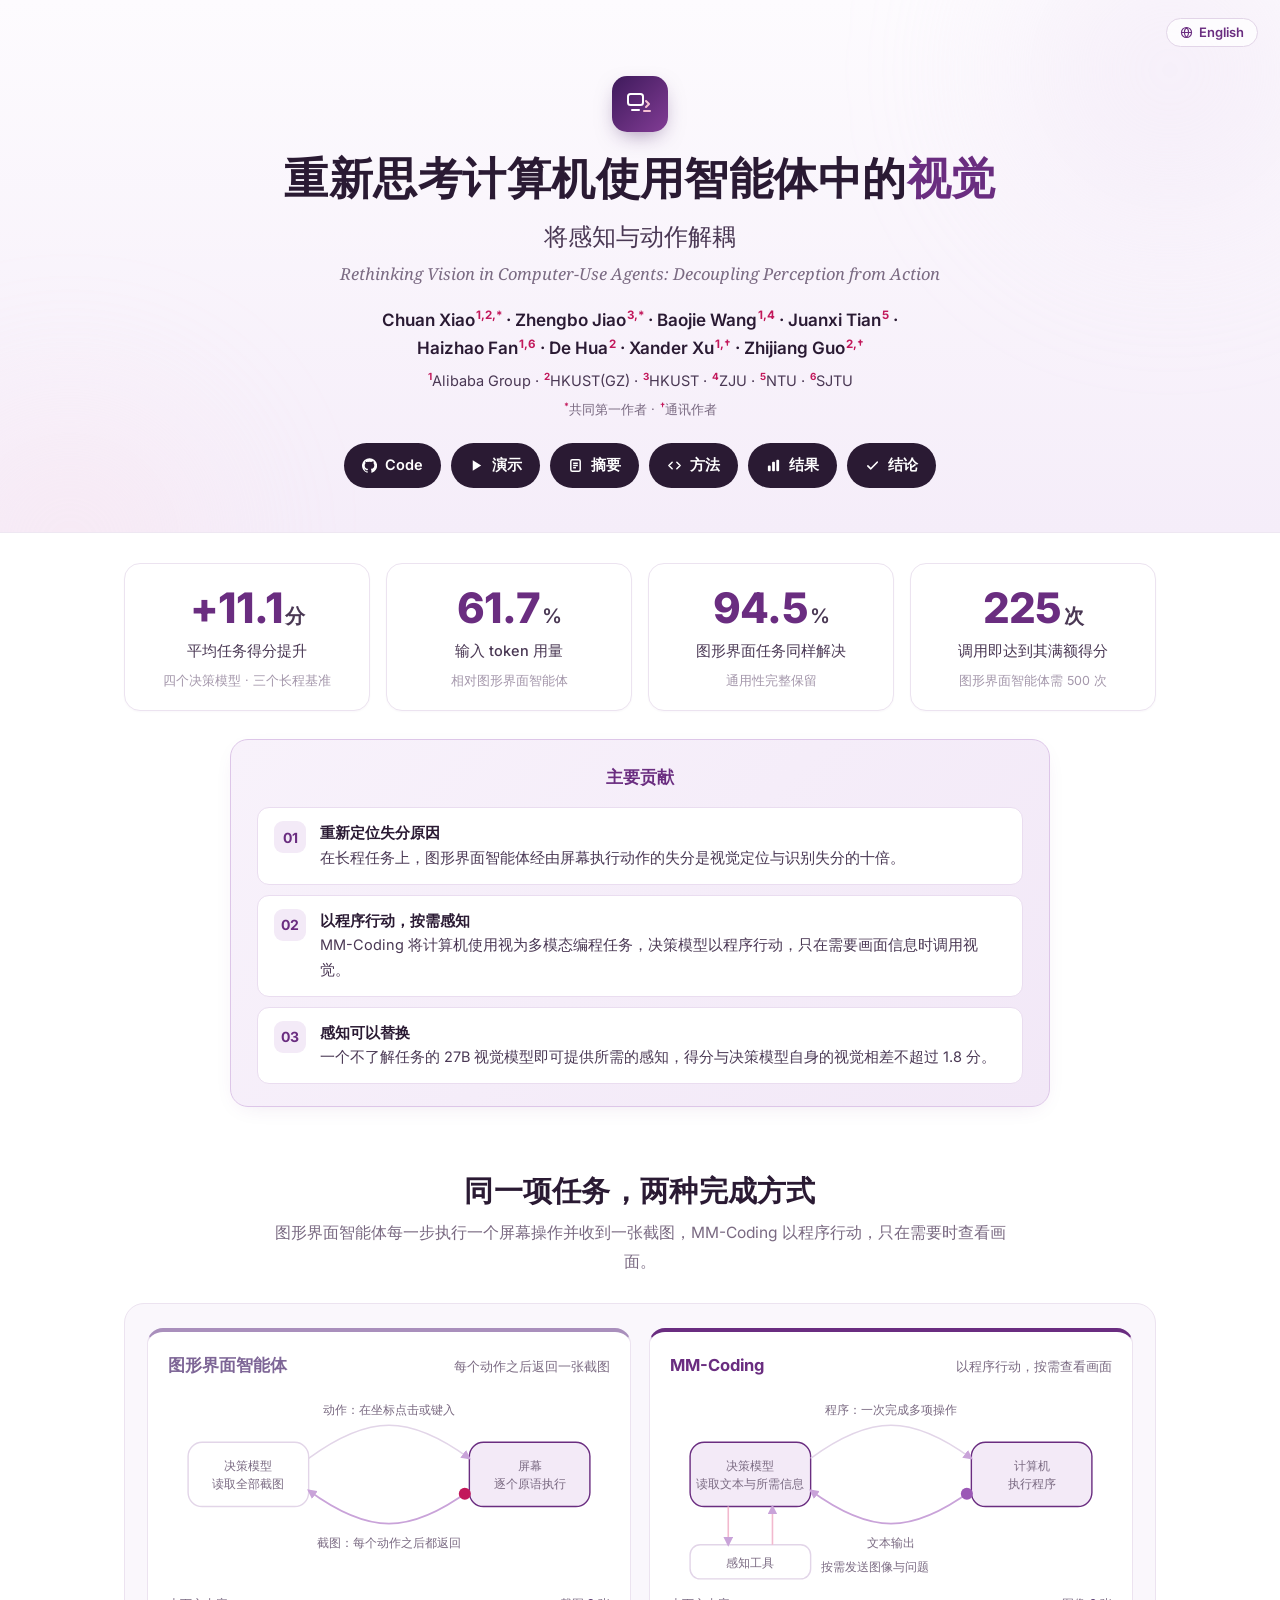
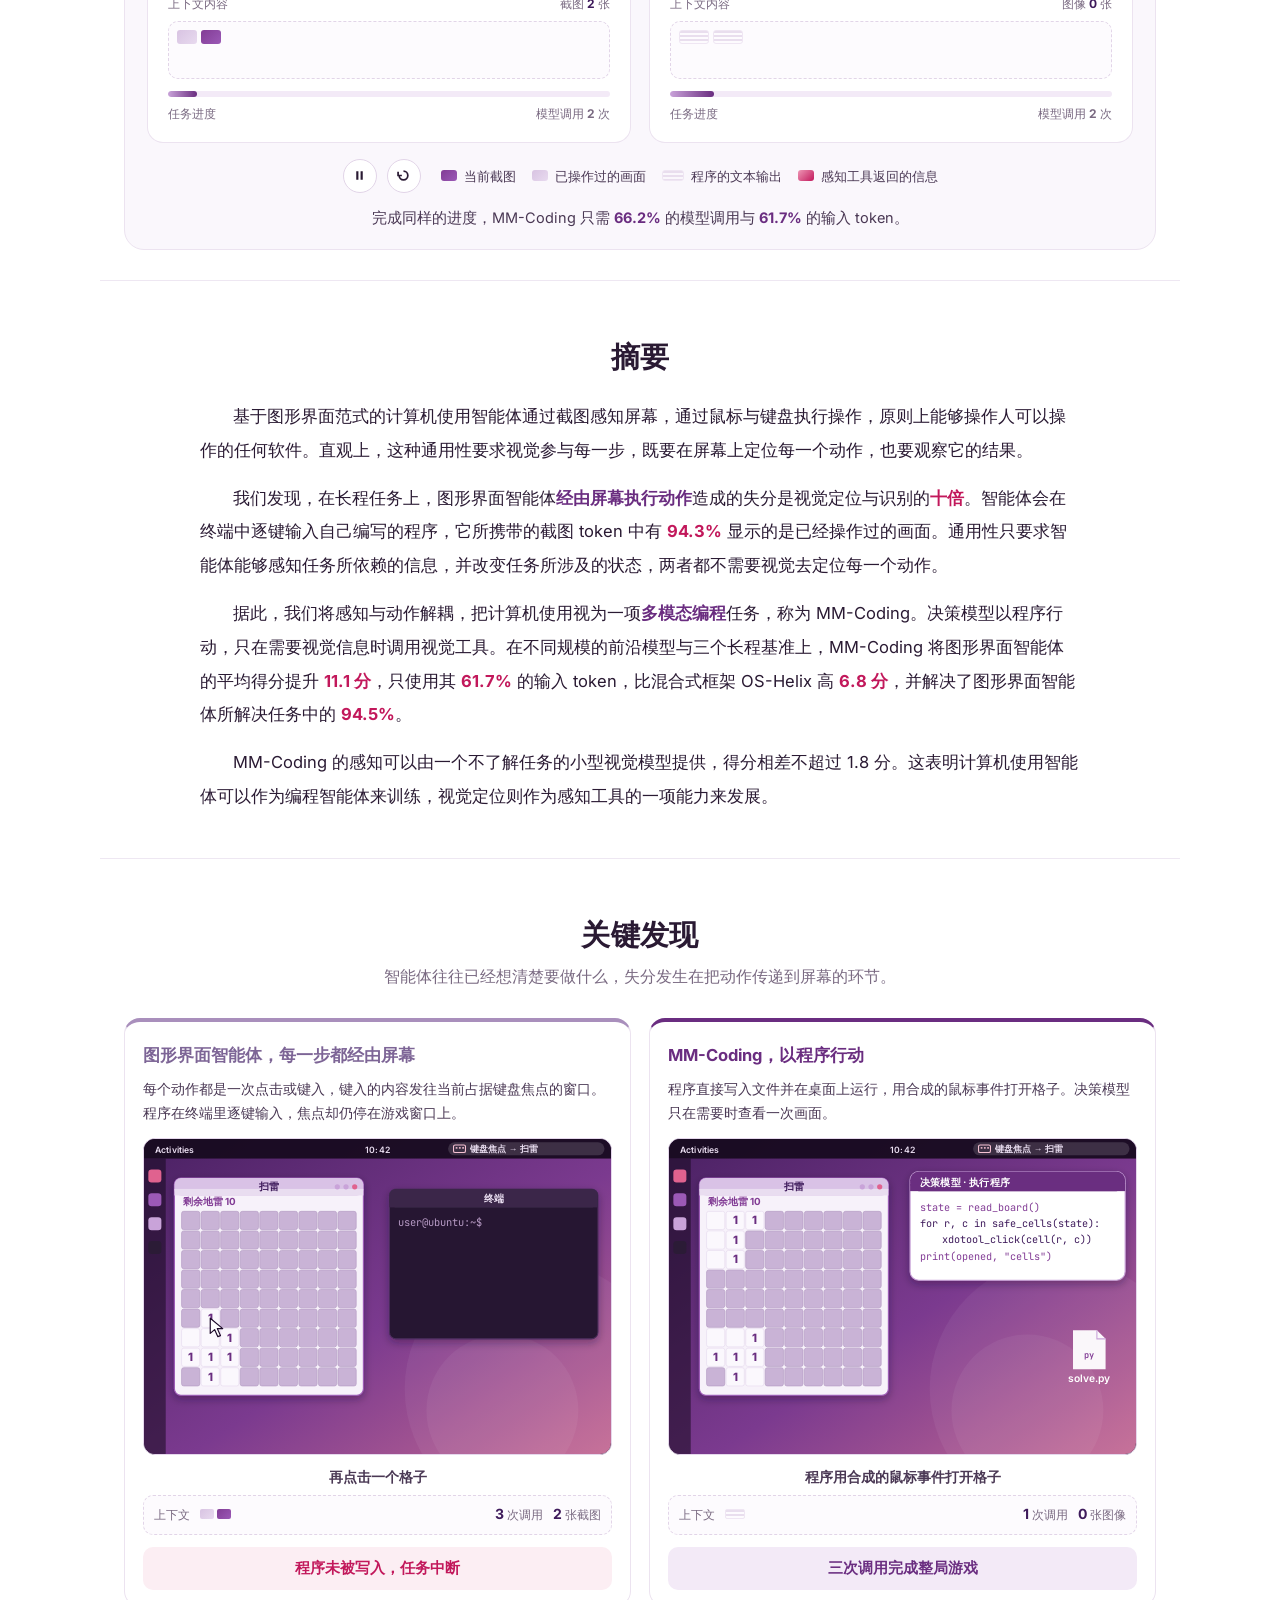
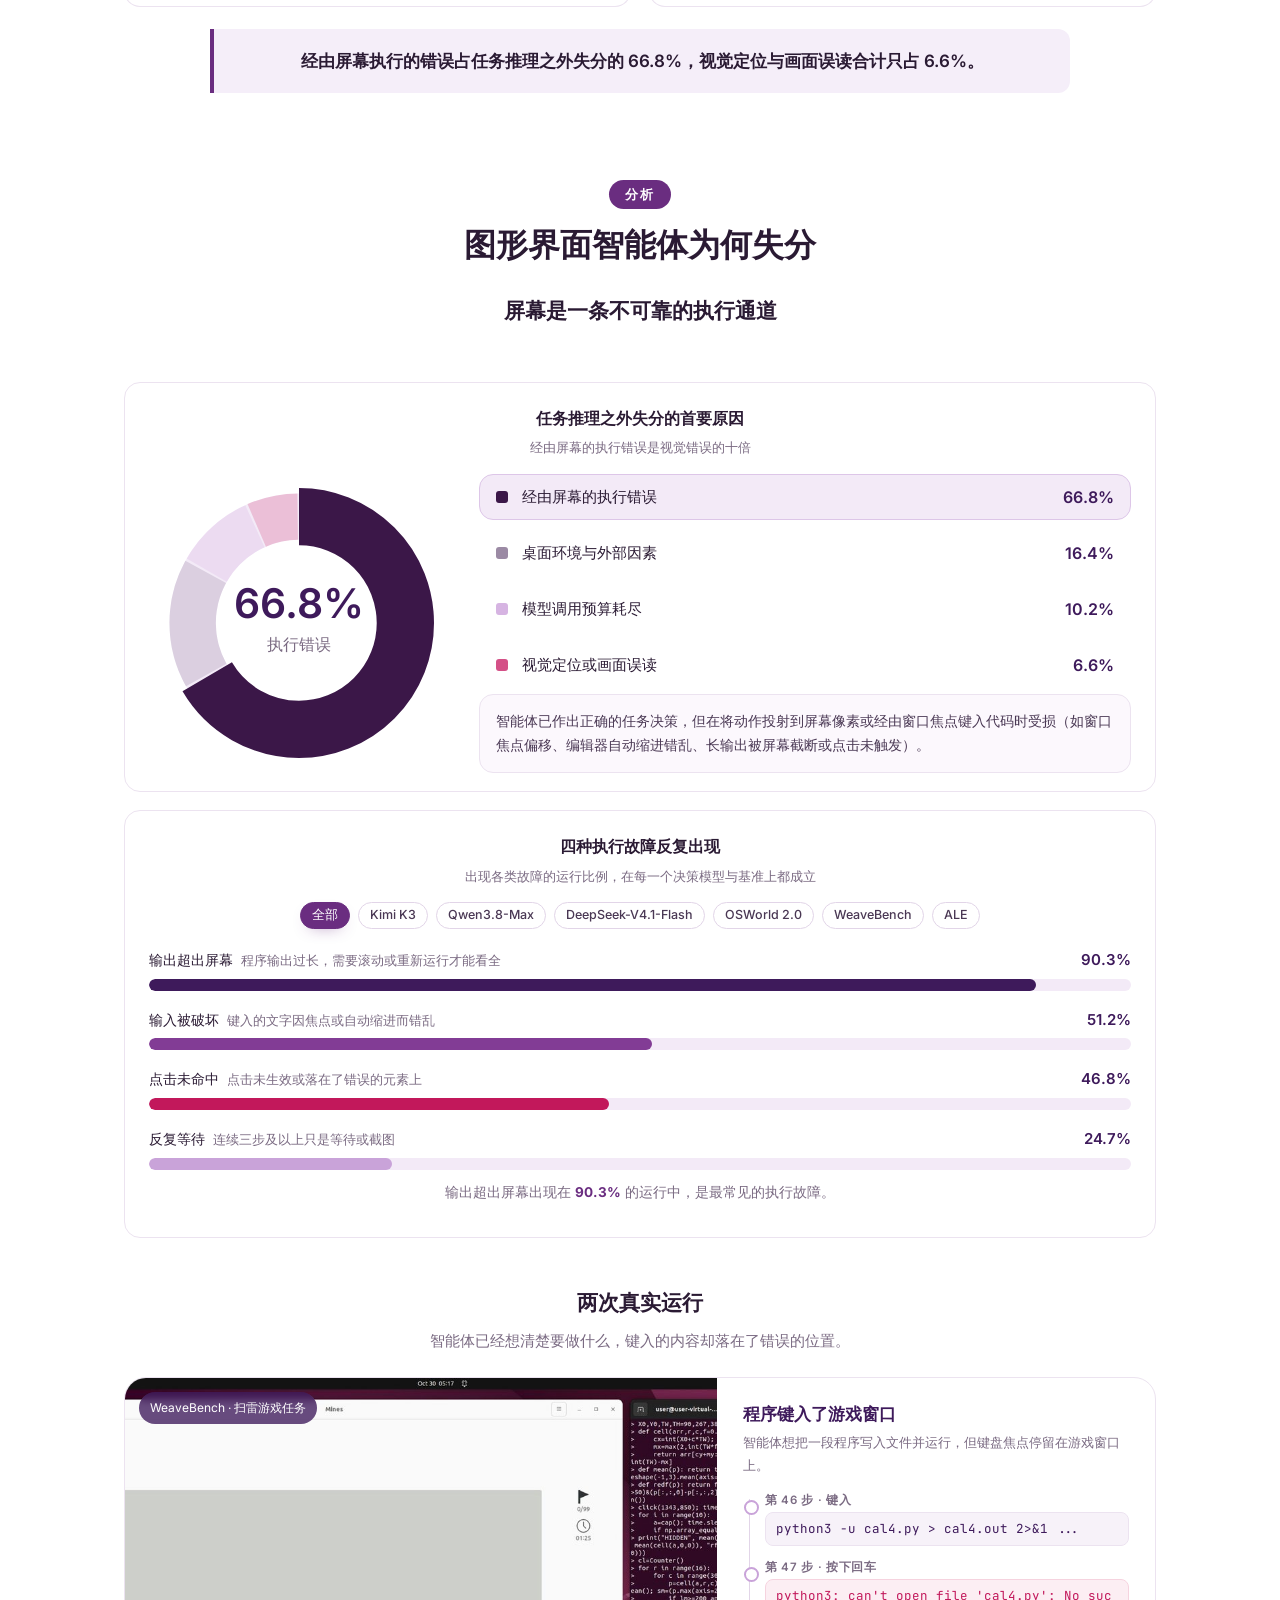
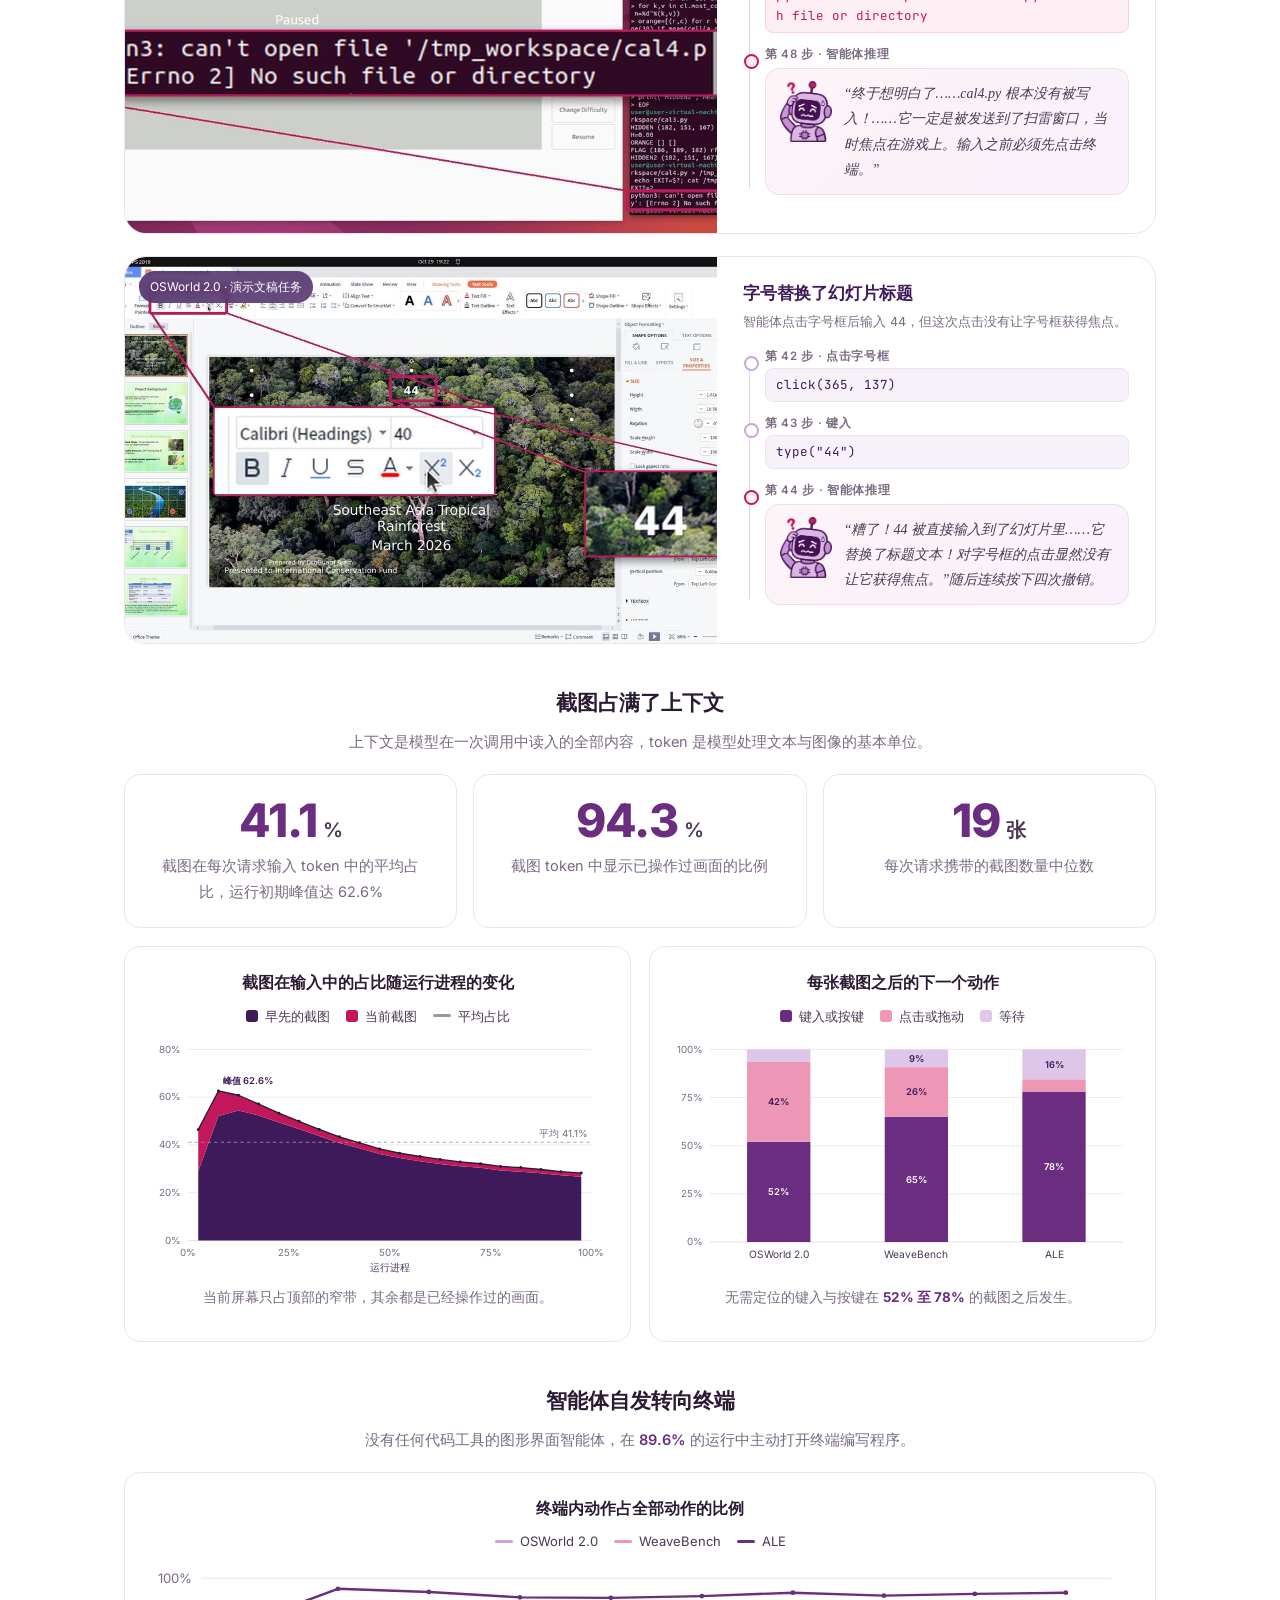
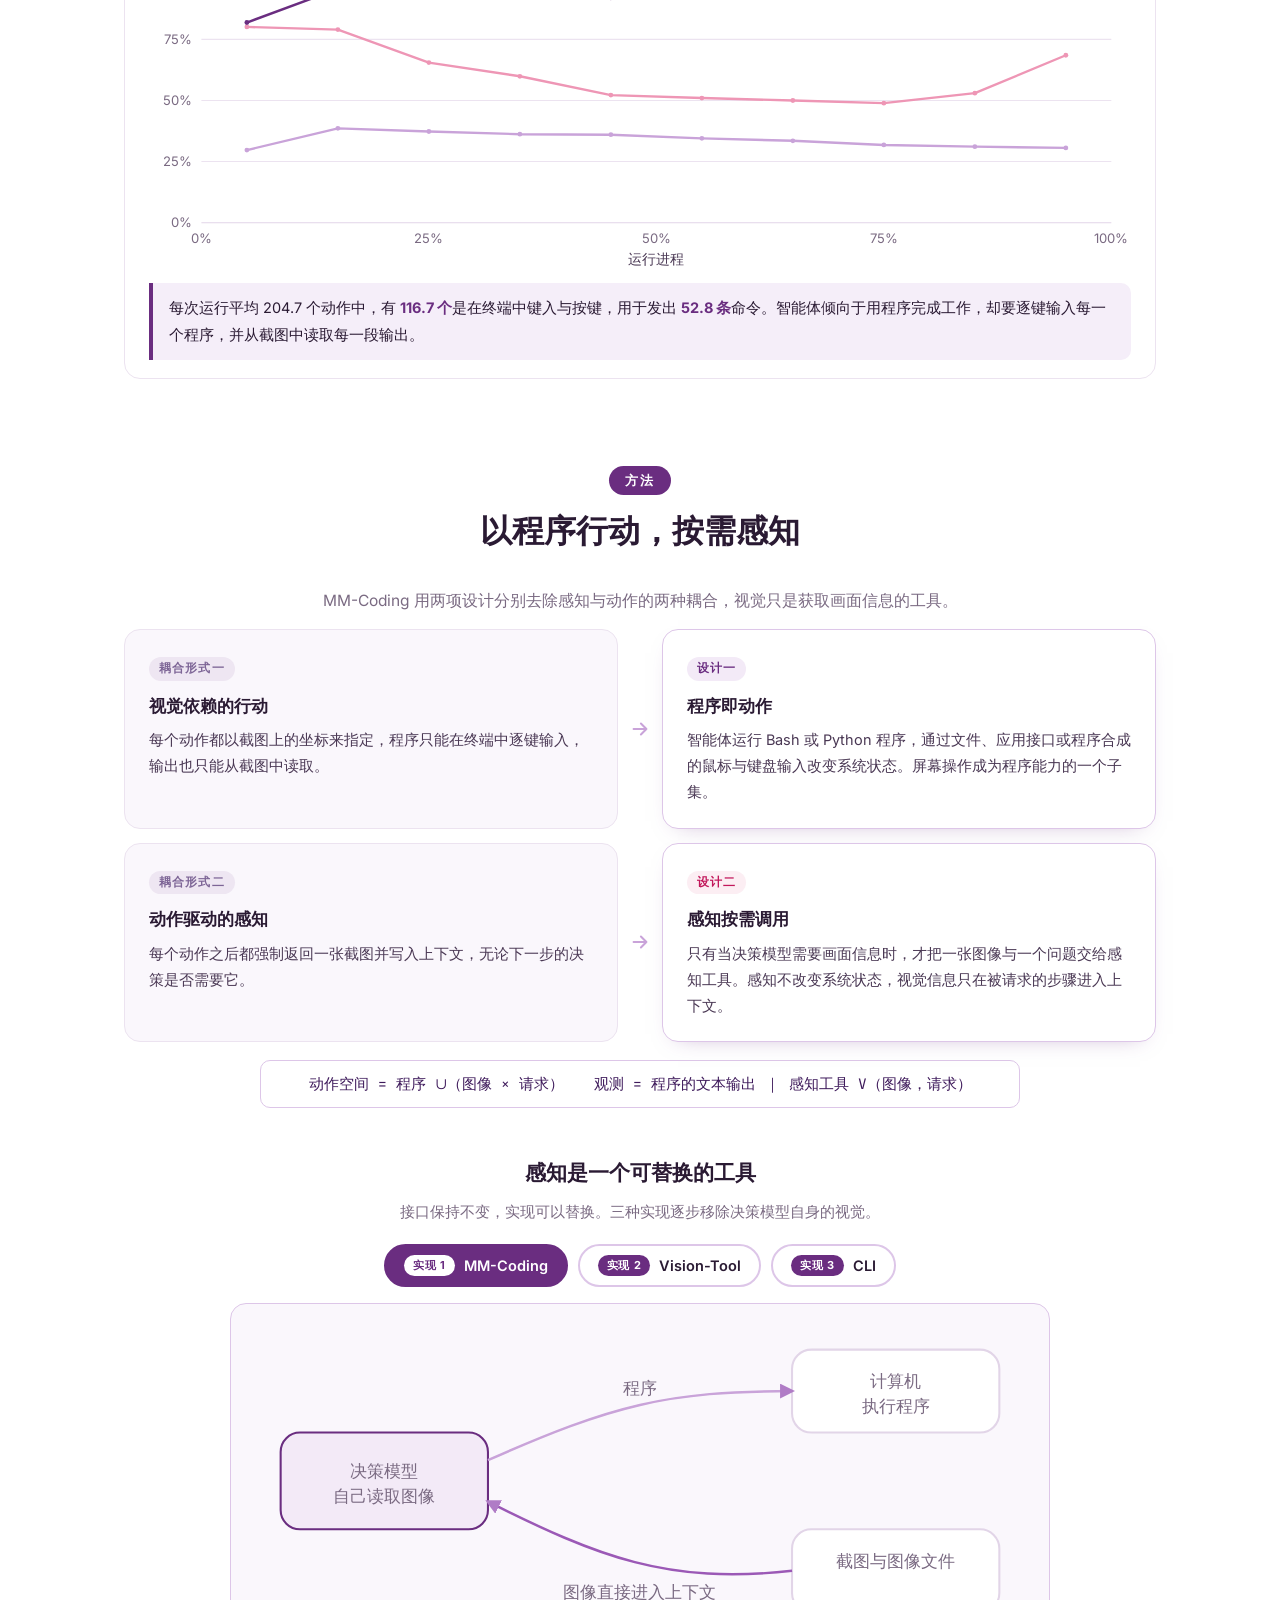
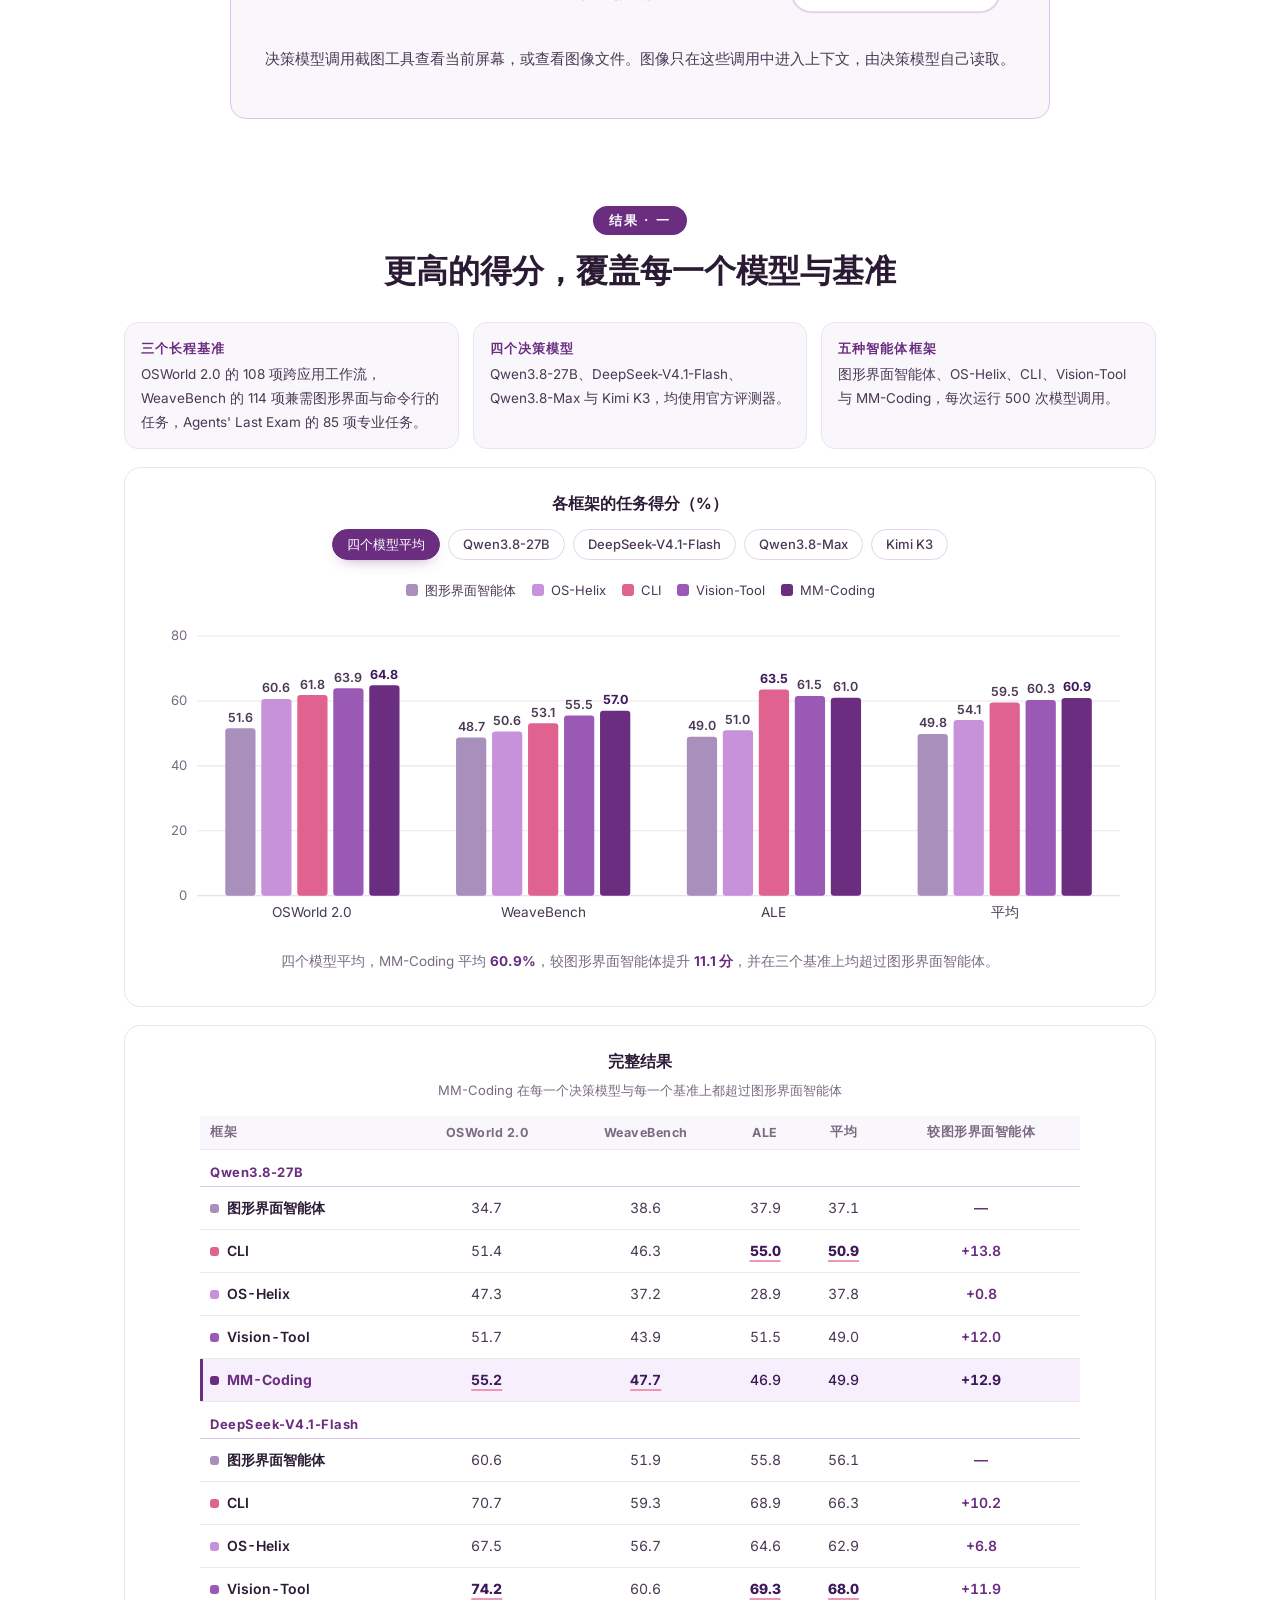
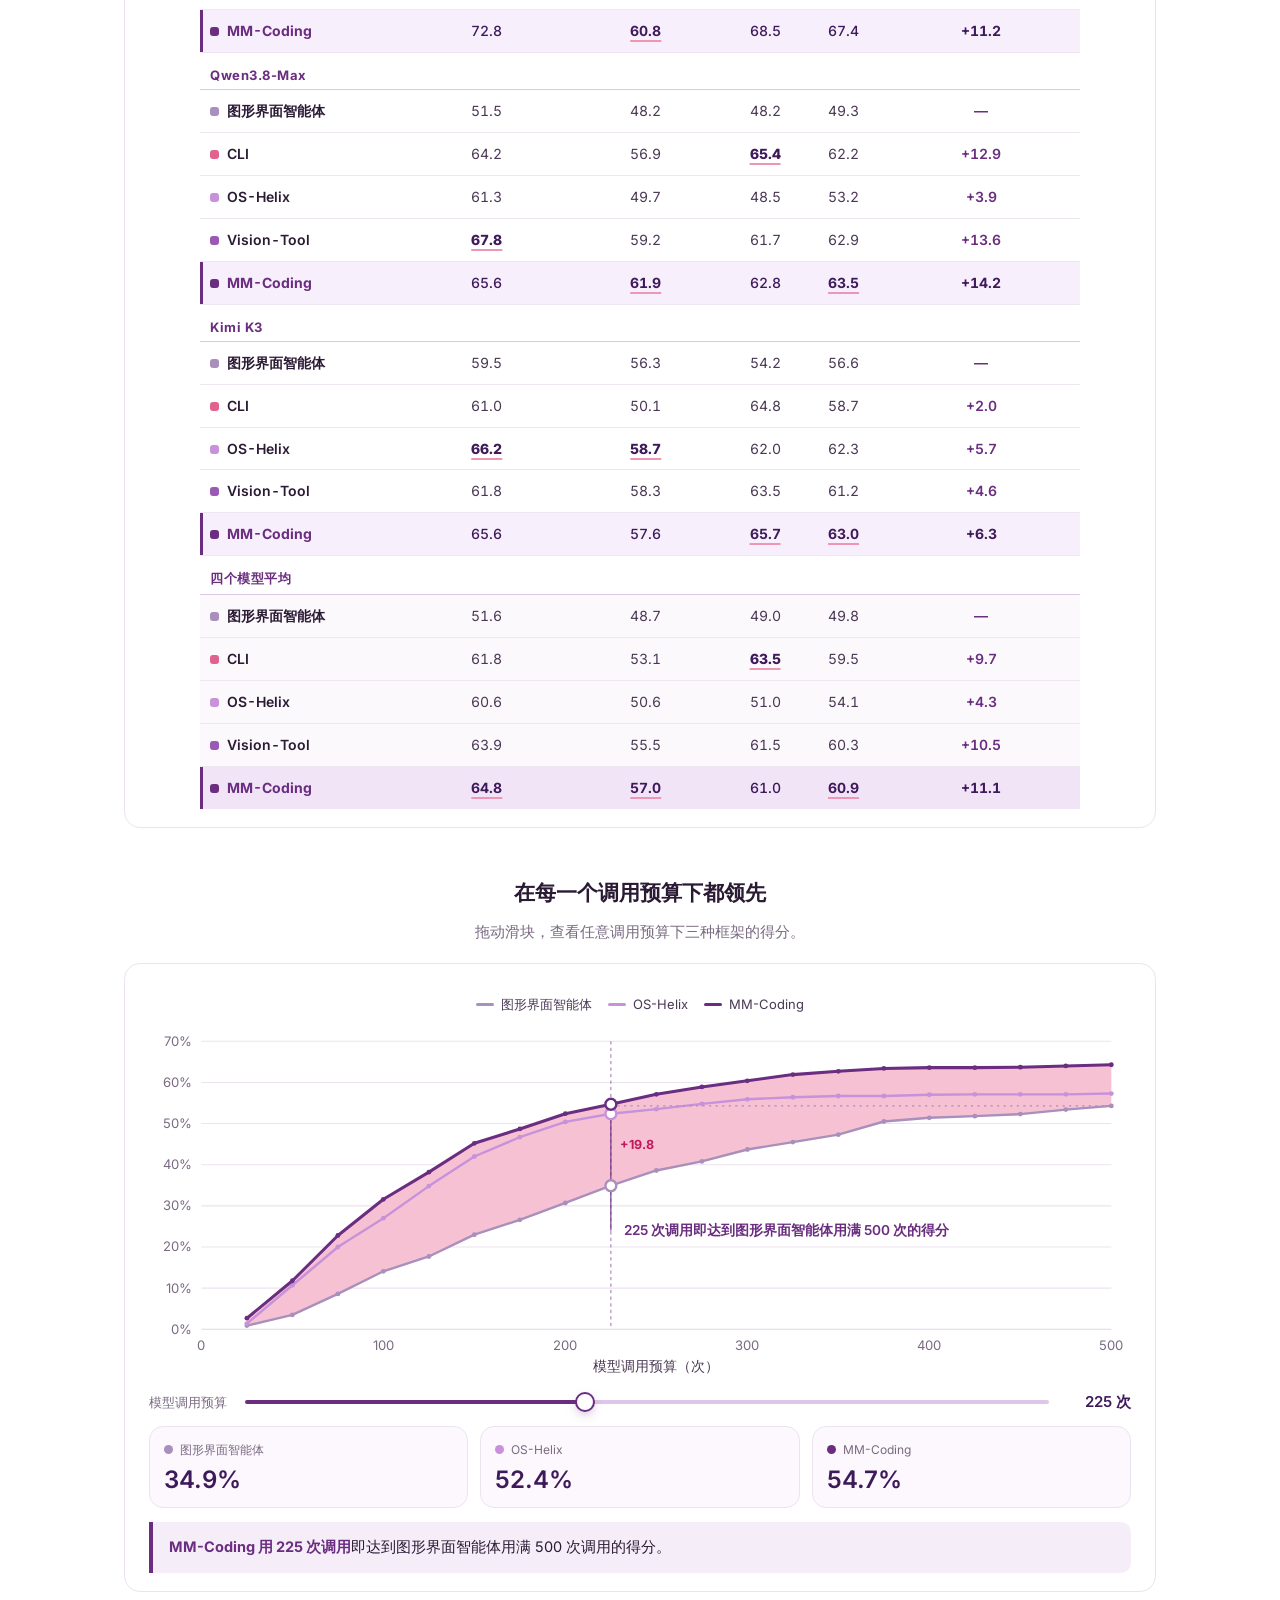
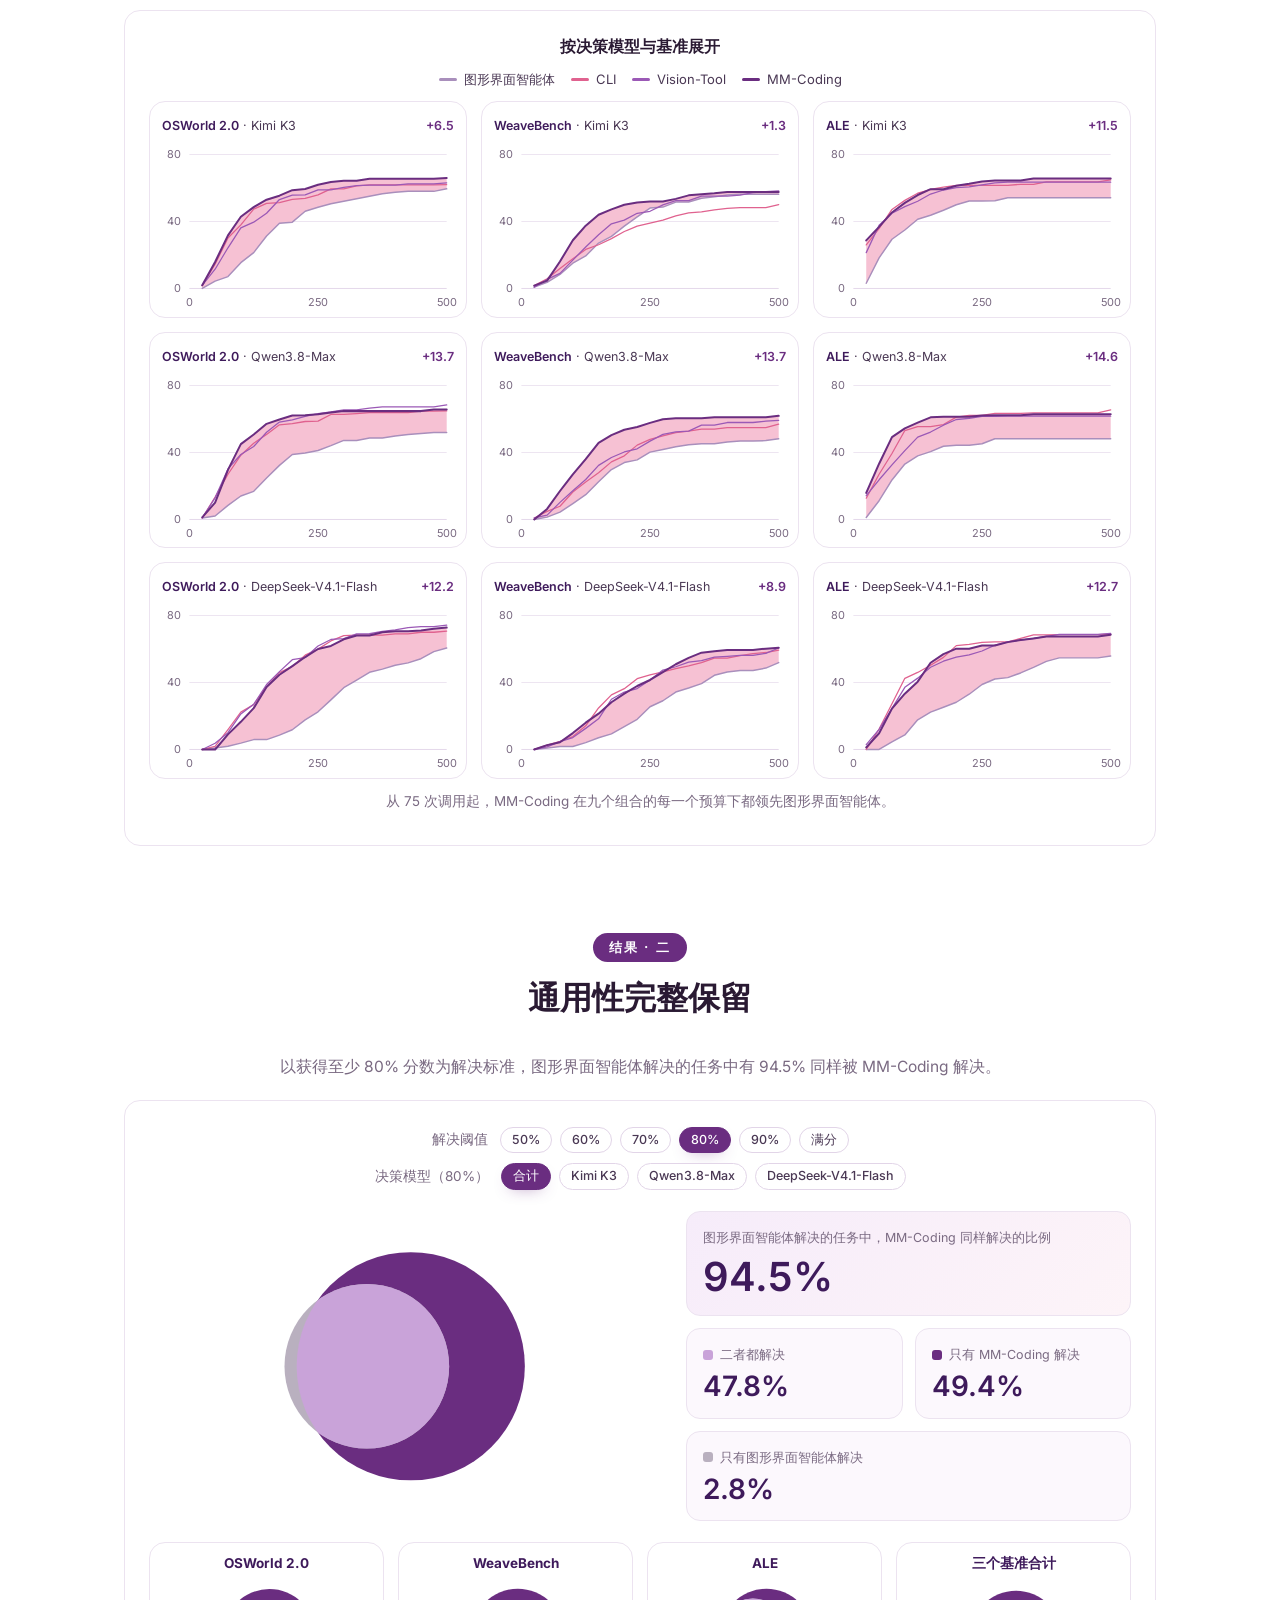
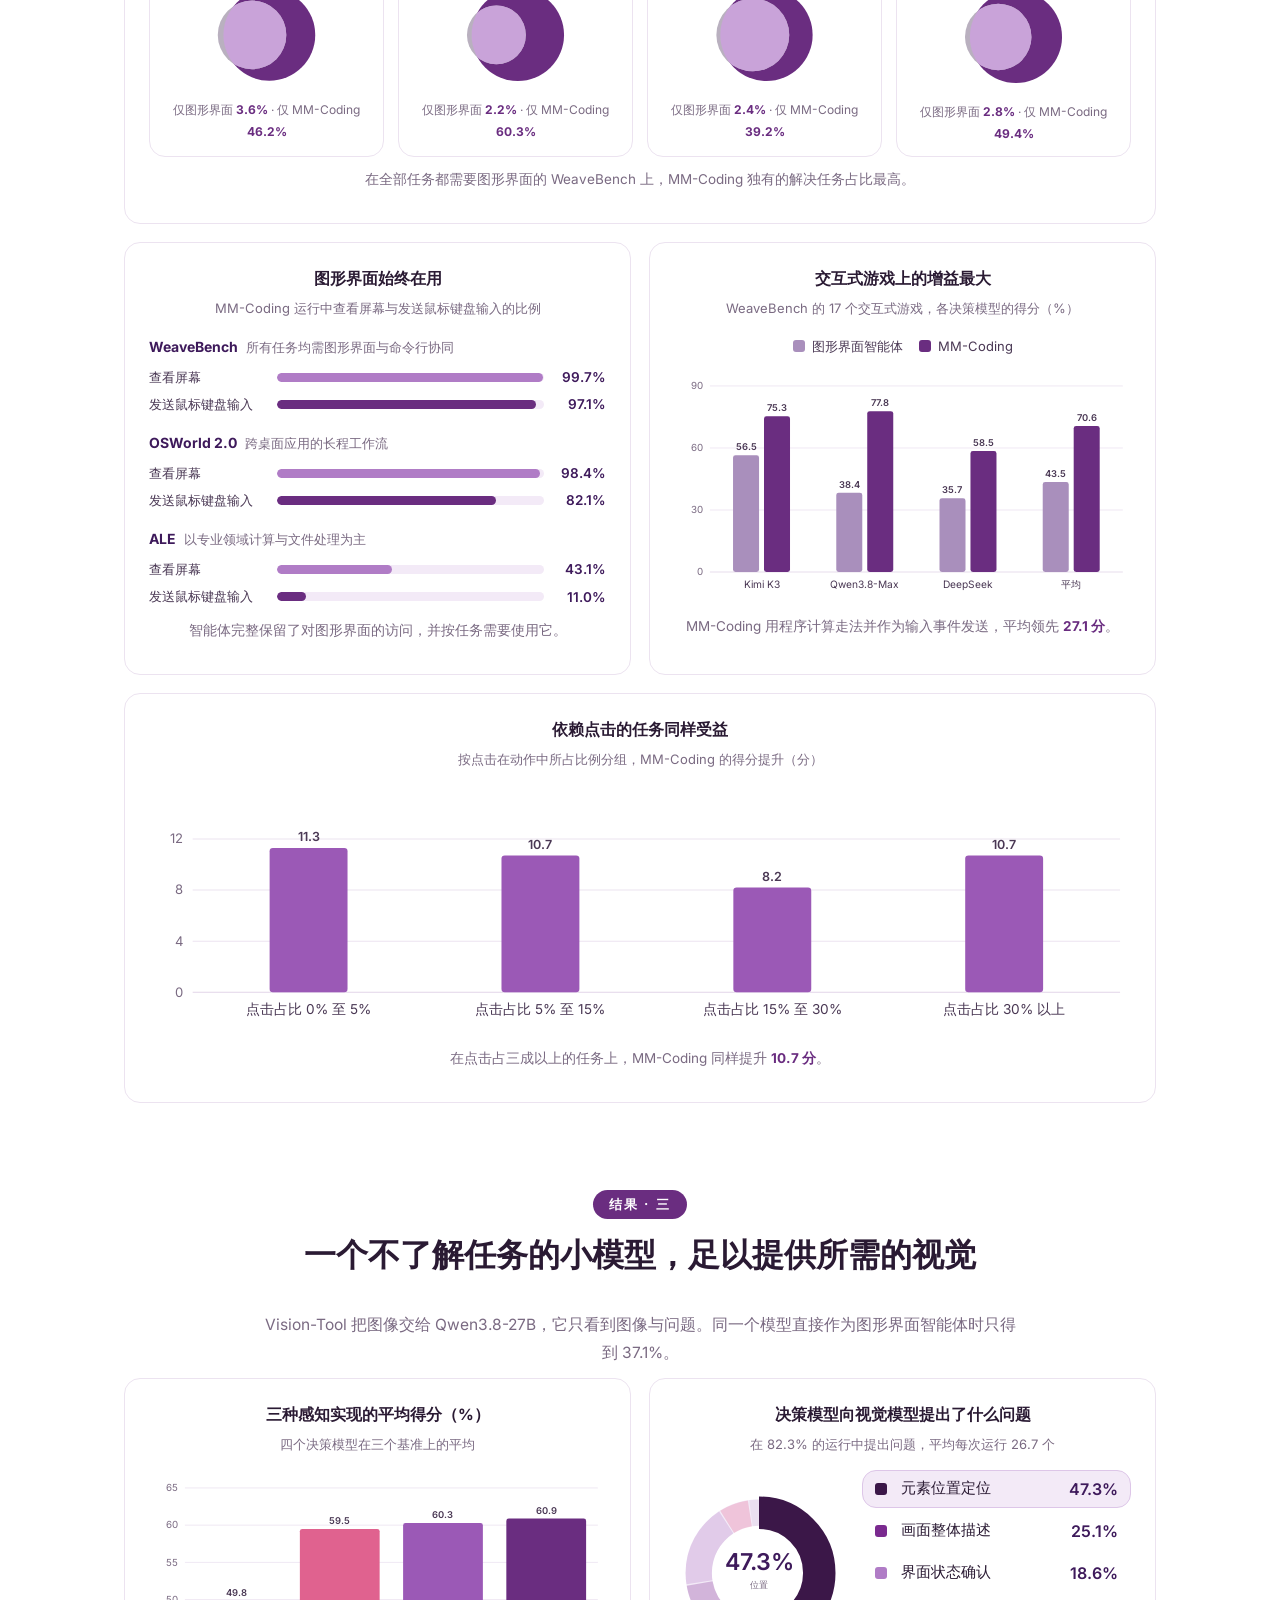
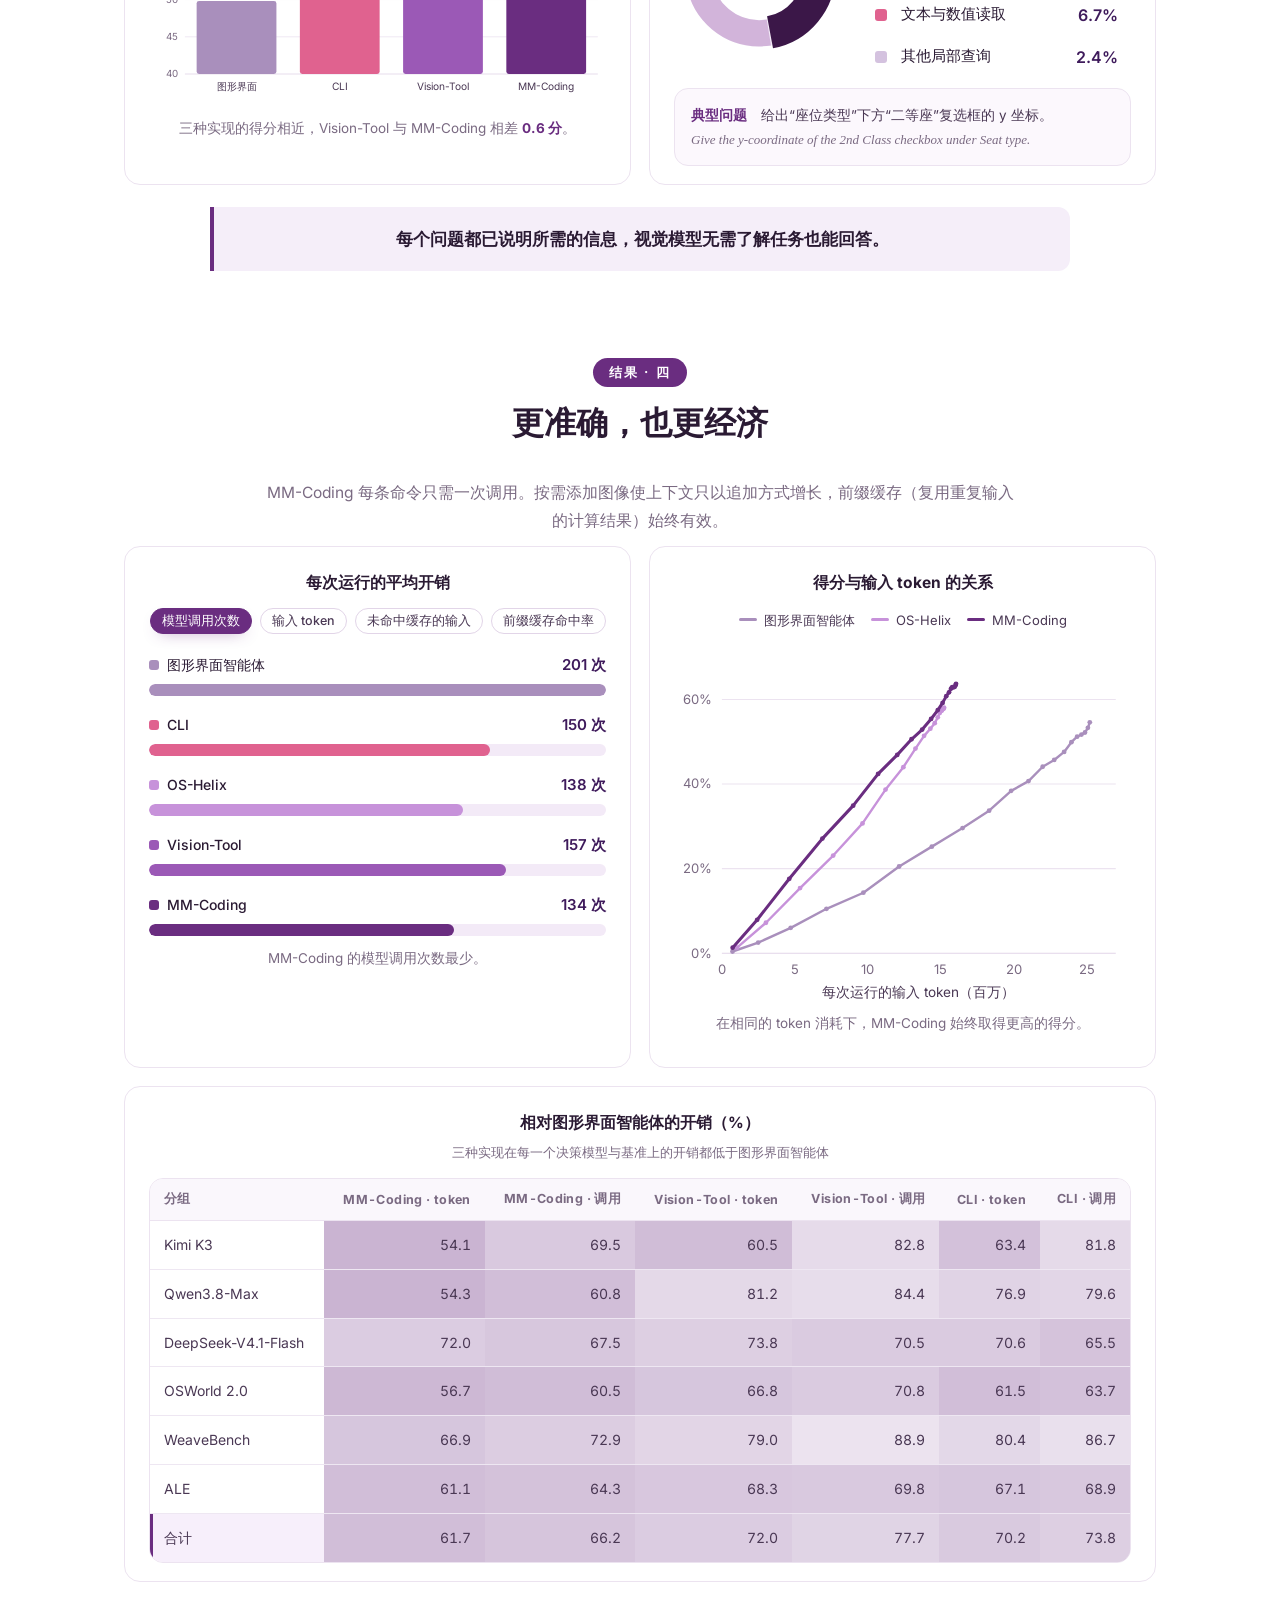
==== commit 8e51926d: "Add Code link" ====
--- a/zh.html
+++ b/zh.html
@@ -473,6 +473,7 @@
   <p class="affil rv d2"><sup>1</sup>Alibaba Group · <sup>2</sup>HKUST(GZ) · <sup>3</sup>HKUST · <sup>4</sup>ZJU · <sup>5</sup>NTU · <sup>6</sup>SJTU</p>
   <p class="note rv d2"><sup>*</sup>共同第一作者 · <sup>†</sup>通讯作者</p>
   <div class="btns rv d2">
+    <a href="https://github.com/shaoyou01/mm-coding" target="_blank" rel="noopener"><svg viewBox="0 0 16 16" fill="currentColor"><path d="M8 .2a8 8 0 0 0-2.53 15.59c.4.07.55-.17.55-.38v-1.33c-2.23.48-2.7-1.07-2.7-1.07-.36-.92-.89-1.17-.89-1.17-.73-.5.06-.49.06-.49.8.06 1.23.83 1.23.83.72 1.22 1.88.87 2.33.66.07-.52.28-.87.5-1.07-1.78-.2-3.65-.89-3.65-3.95 0-.87.31-1.59.82-2.15-.08-.2-.36-1.02.08-2.12 0 0 .67-.21 2.2.82a7.6 7.6 0 0 1 4 0c1.53-1.03 2.2-.82 2.2-.82.44 1.1.16 1.92.08 2.12.51.56.82 1.28.82 2.15 0 3.07-1.87 3.75-3.66 3.95.29.25.54.73.54 1.48v2.2c0 .21.15.46.55.38A8 8 0 0 0 8 .2z"/></svg>Code</a>
     <a href="#demo"><svg viewBox="0 0 16 16"><path d="M4 2.5v11l9-5.5z" fill="currentColor"/></svg>演示</a>
     <a href="#abstract"><svg viewBox="0 0 16 16" fill="none" stroke="currentColor" stroke-width="1.6"><rect x="3" y="1.8" width="10" height="12.4" rx="1.6"/><path d="M5.5 5.5h5M5.5 8h5M5.5 10.5h3"/></svg>摘要</a>
     <a href="#method"><svg viewBox="0 0 16 16" fill="none" stroke="currentColor" stroke-width="1.6" stroke-linecap="round" stroke-linejoin="round"><path d="M5.5 4.5L2 8l3.5 3.5M10.5 4.5L14 8l-3.5 3.5"/></svg>方法</a>
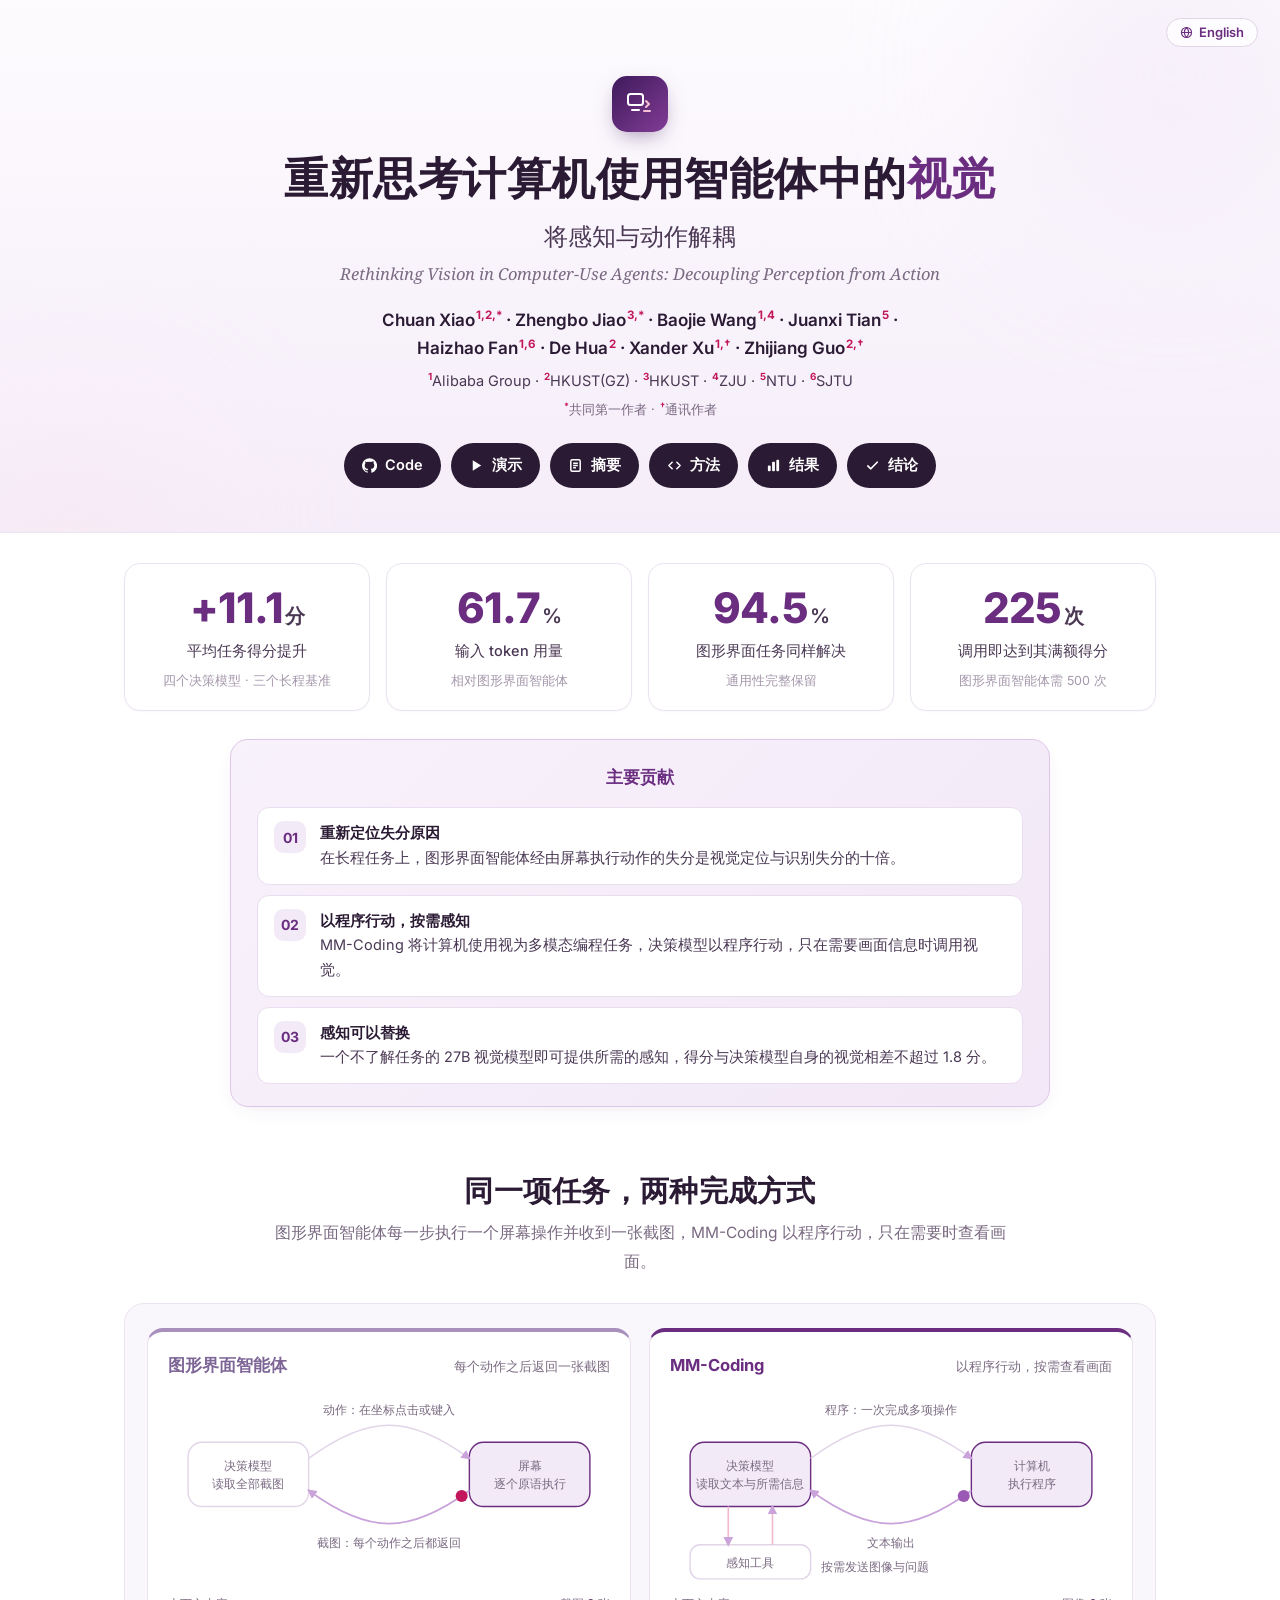
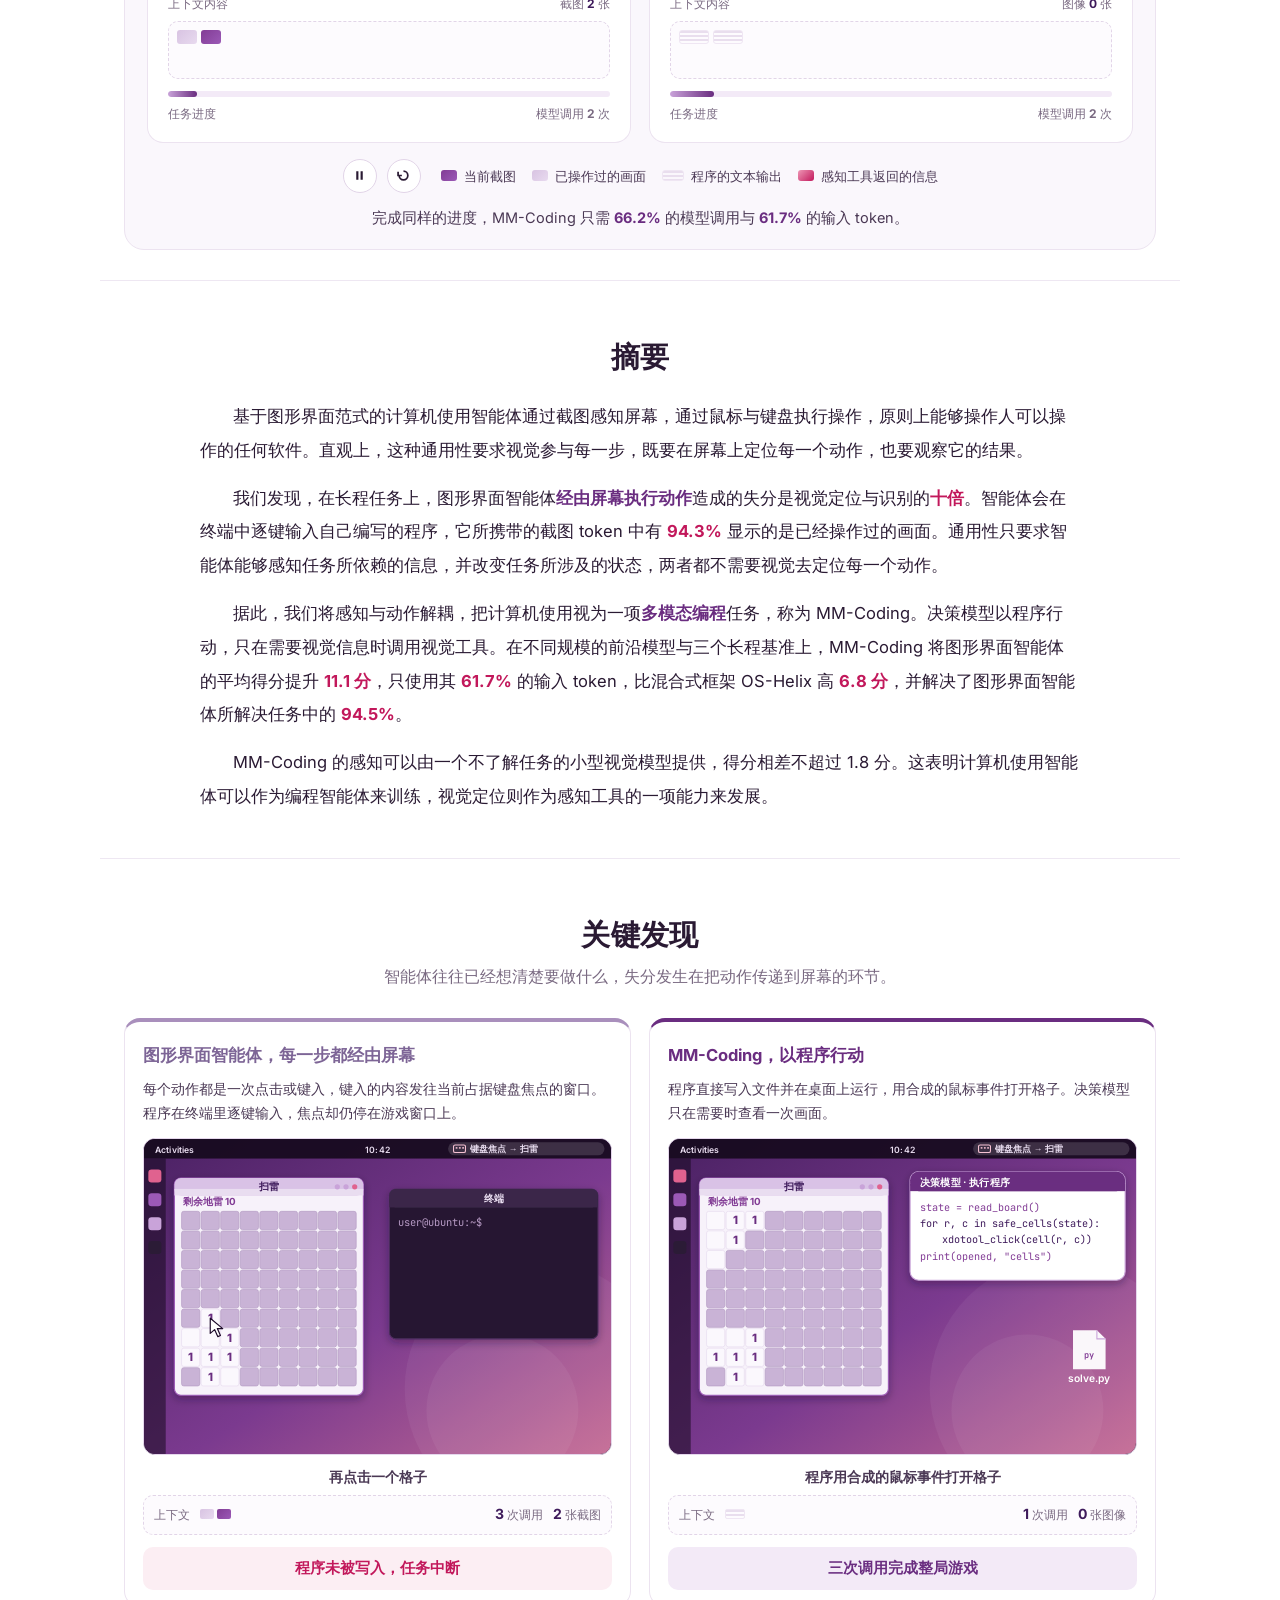
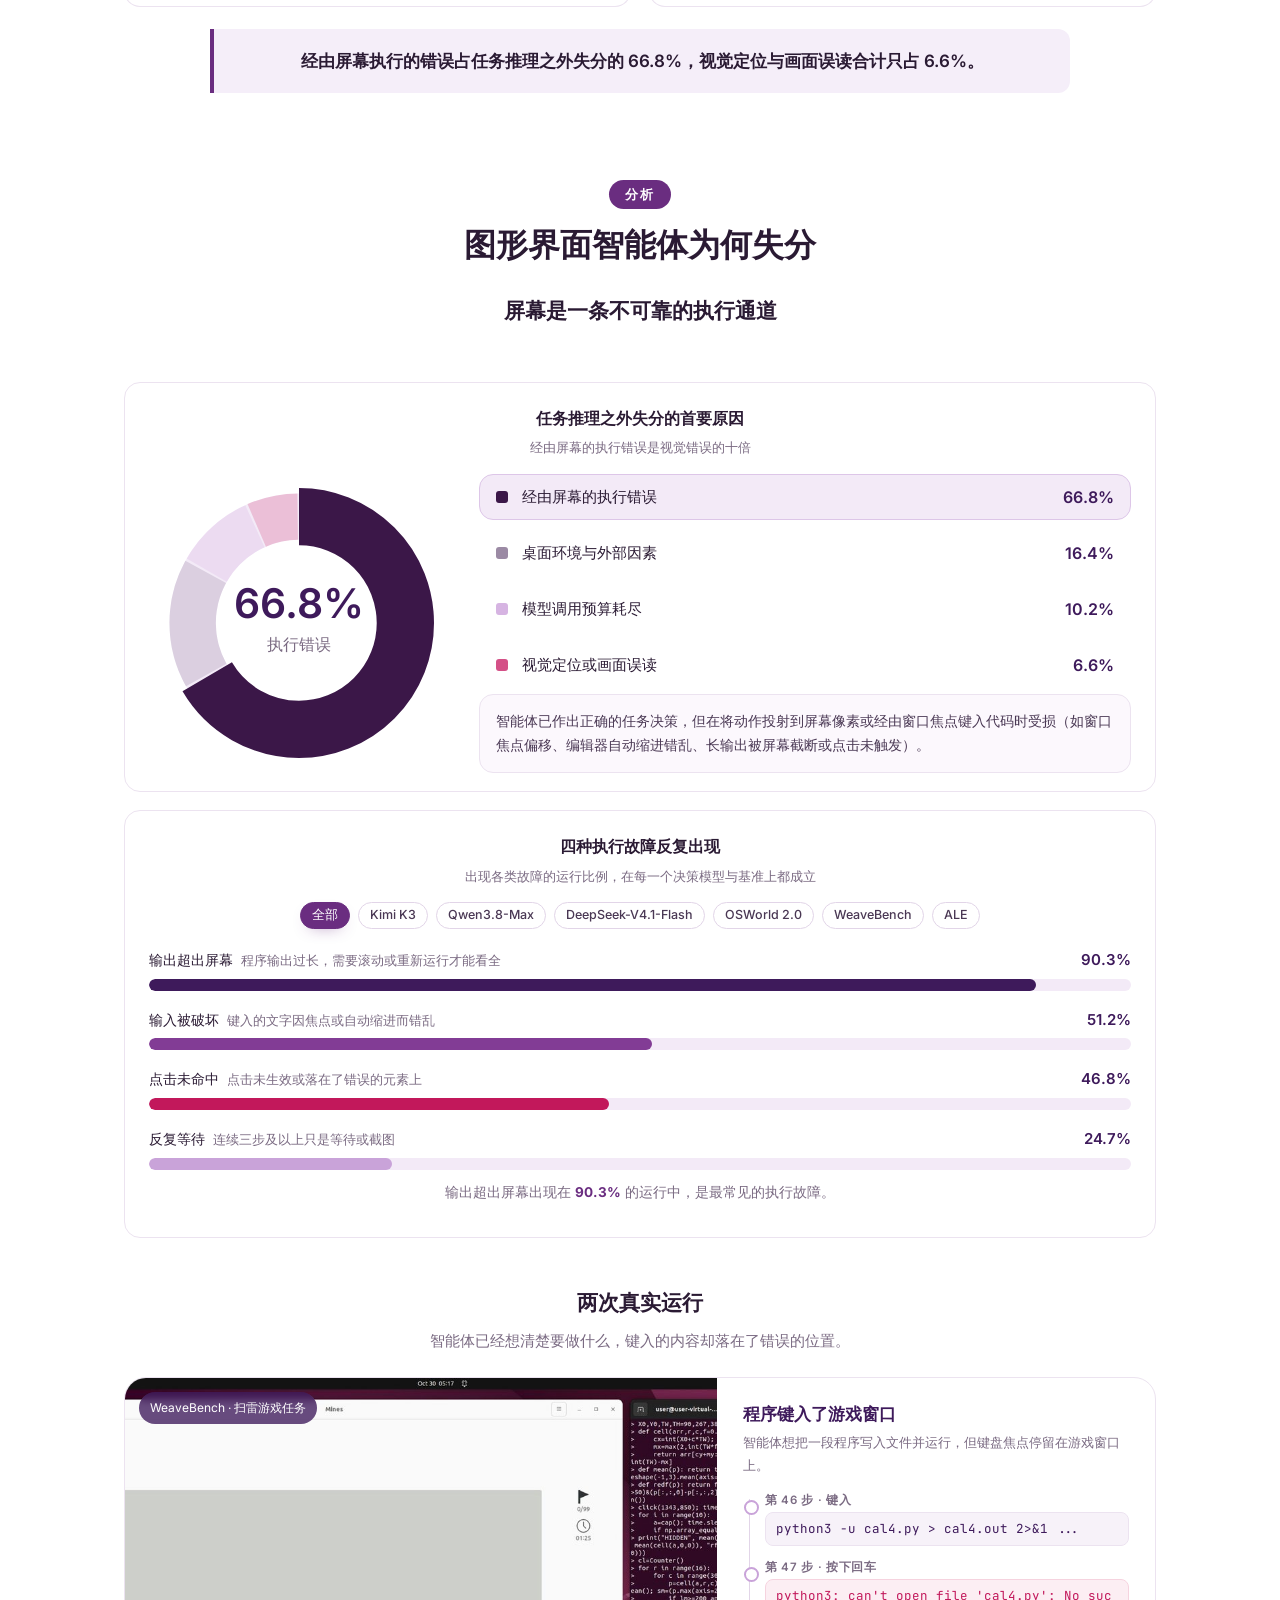
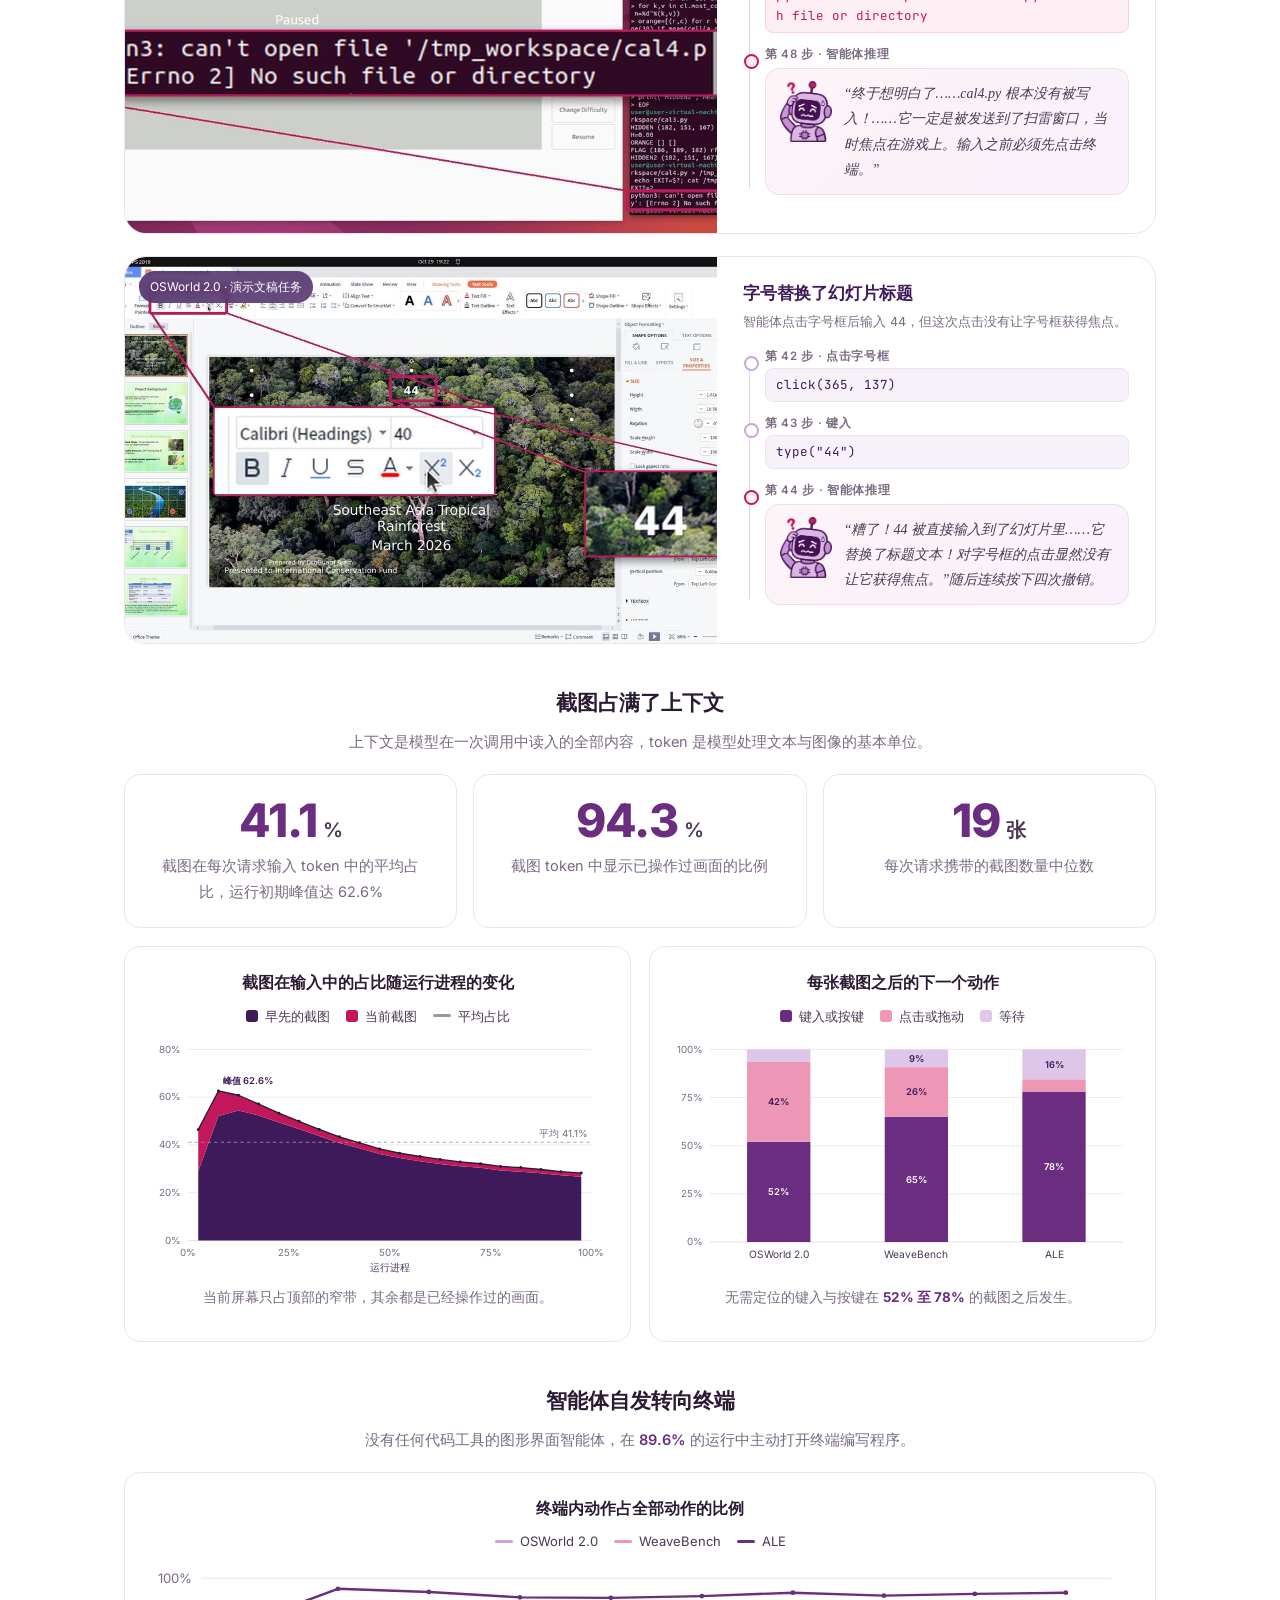
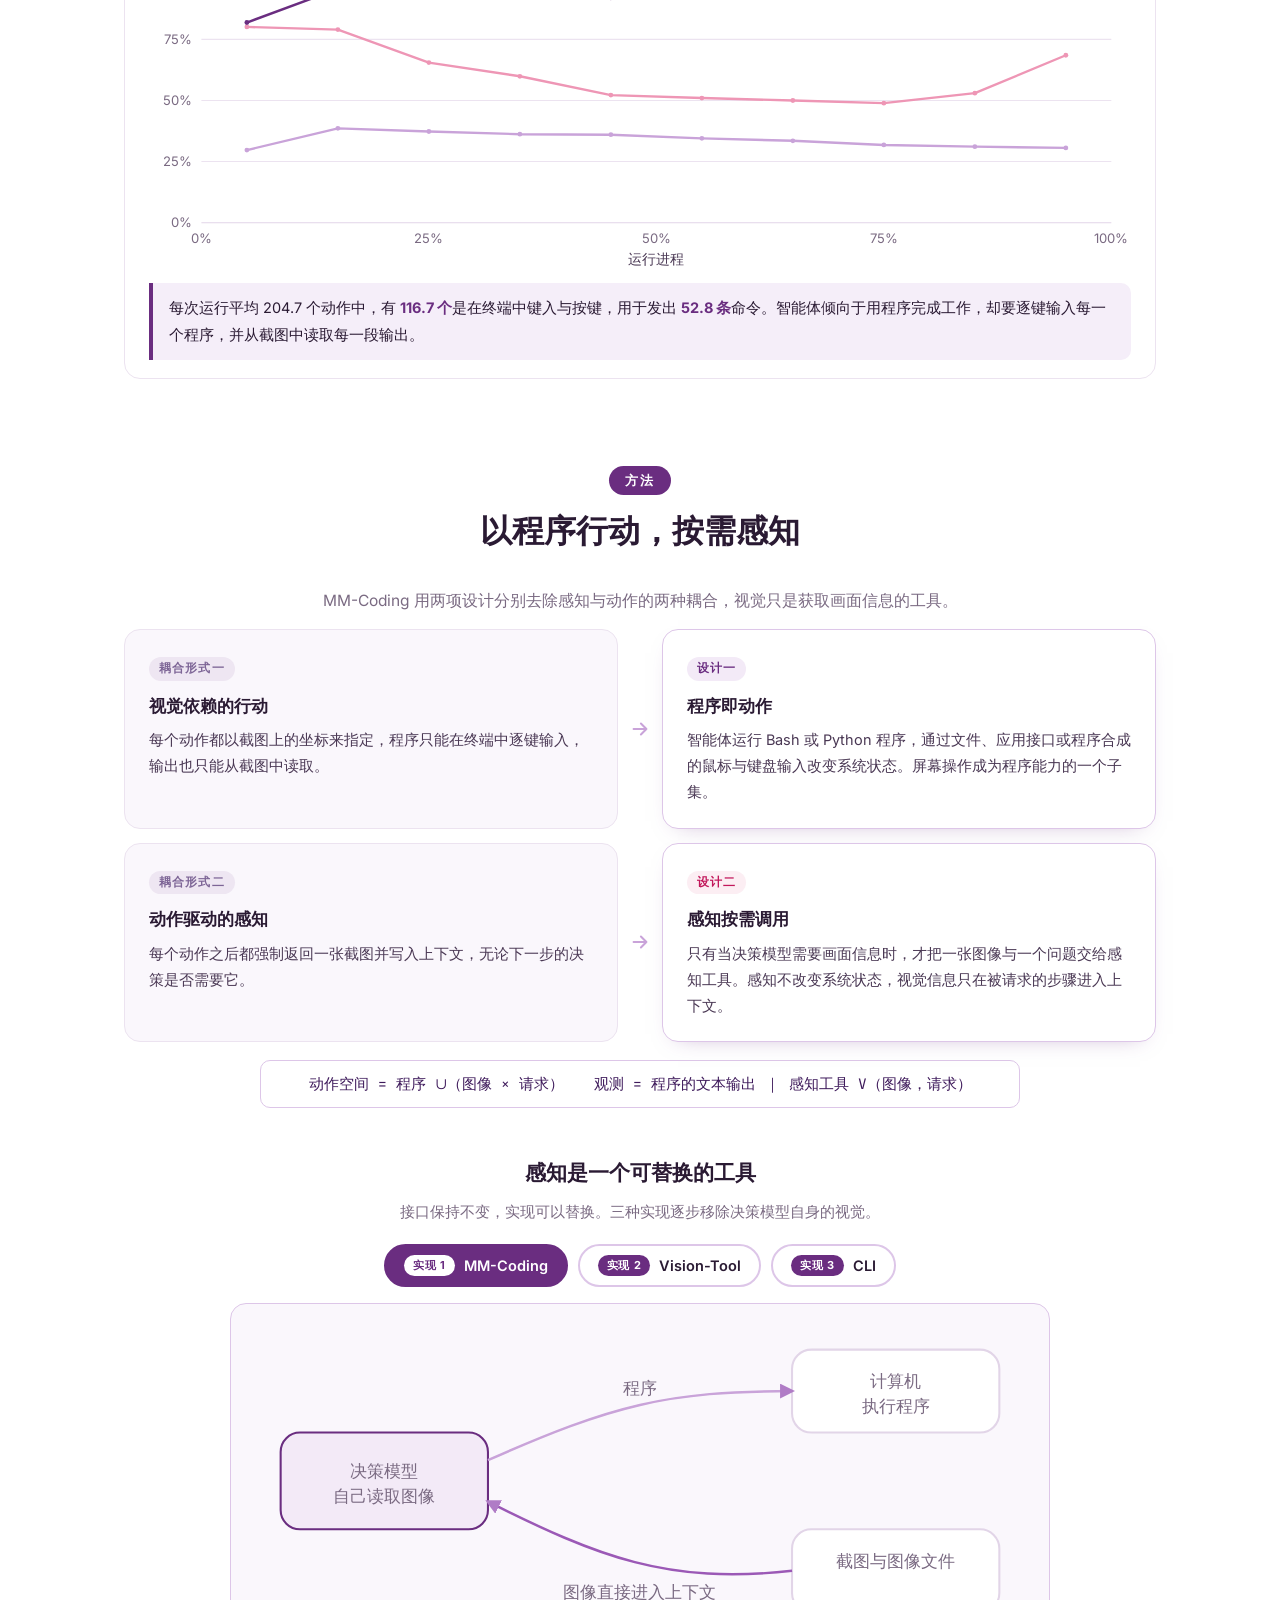
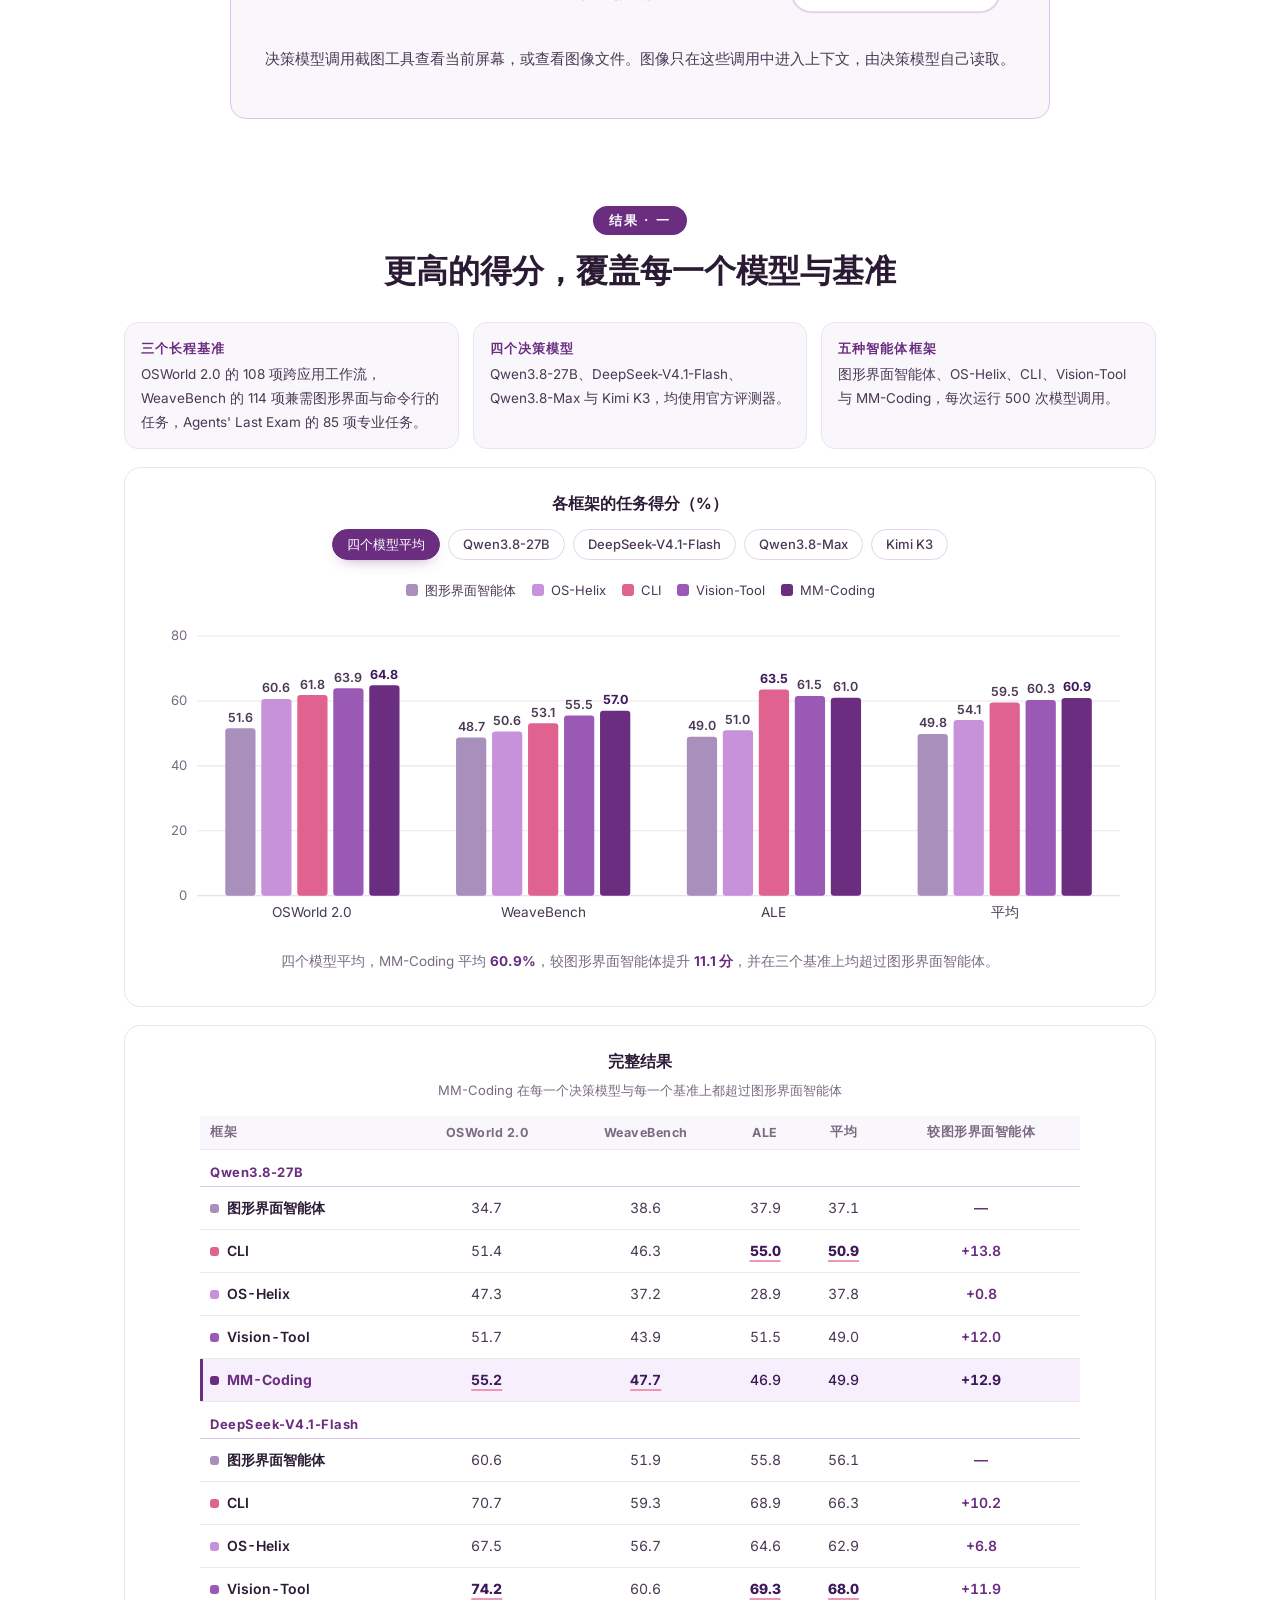
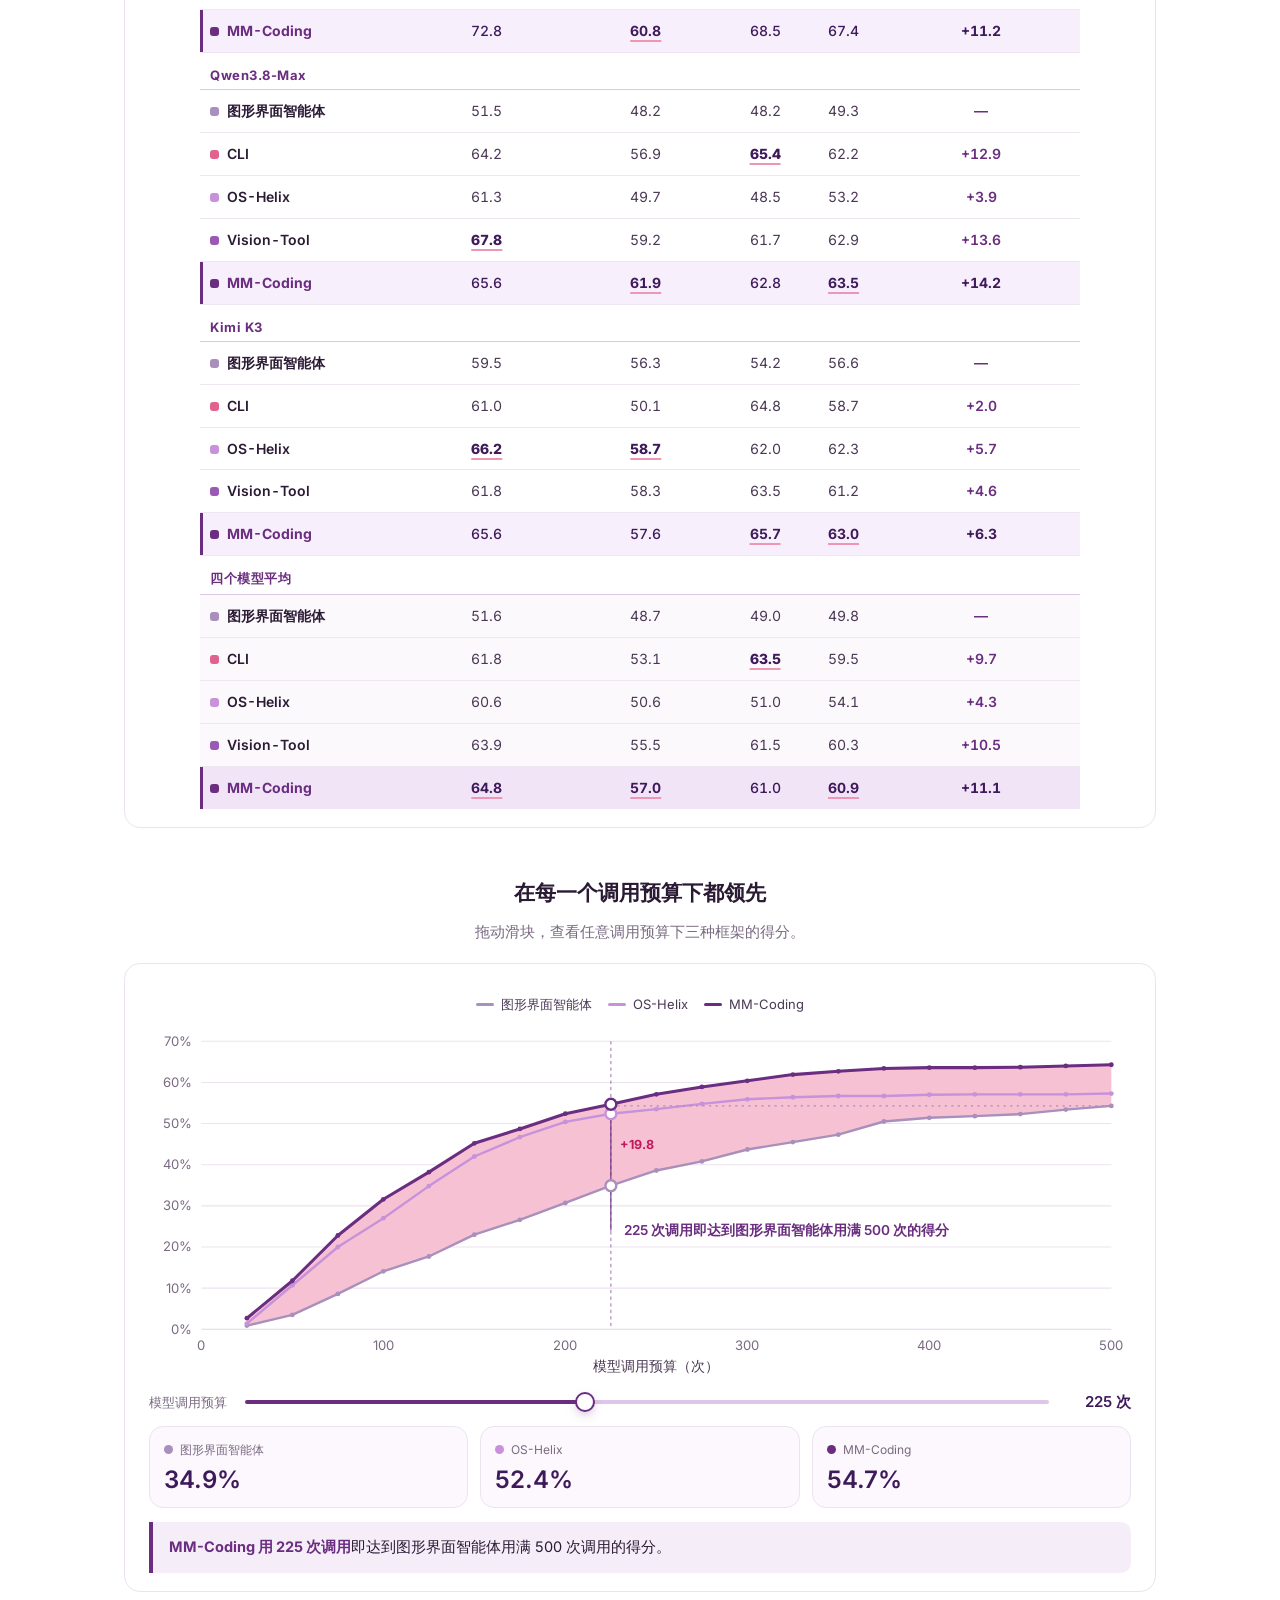
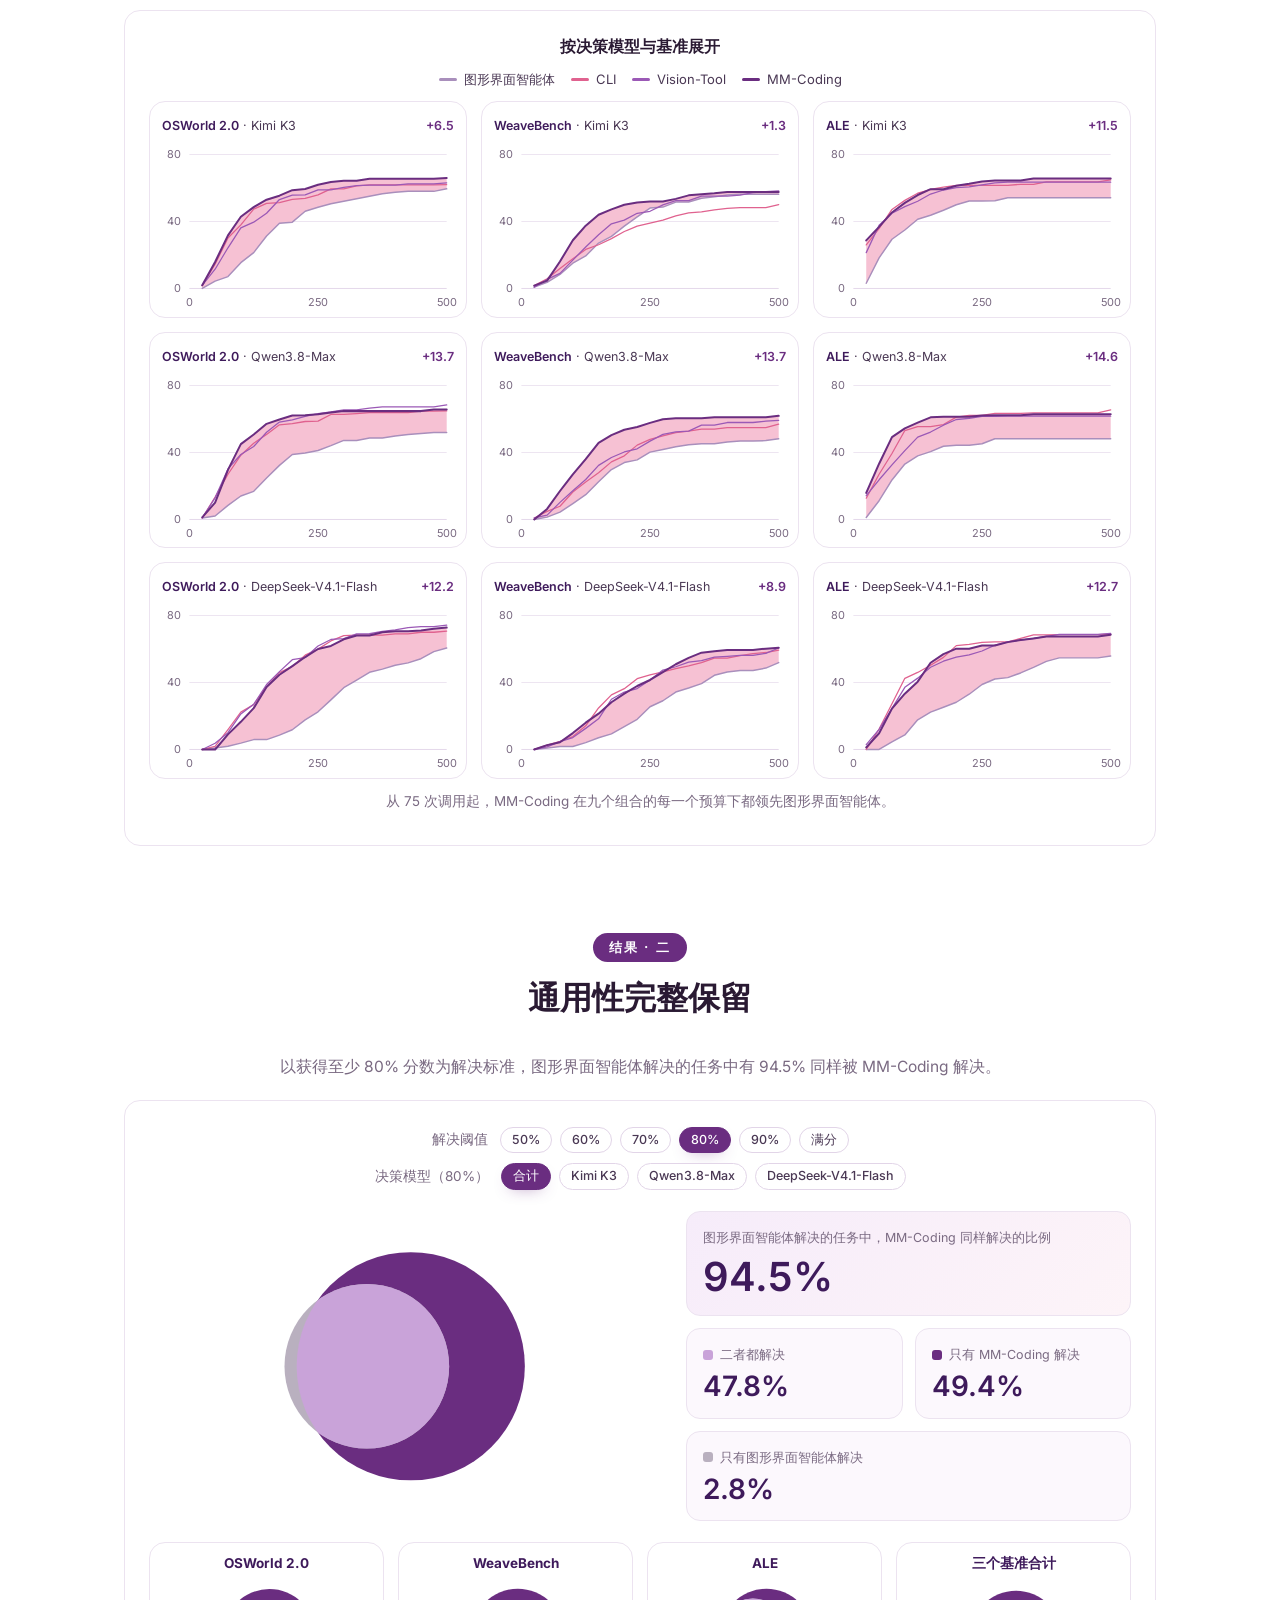
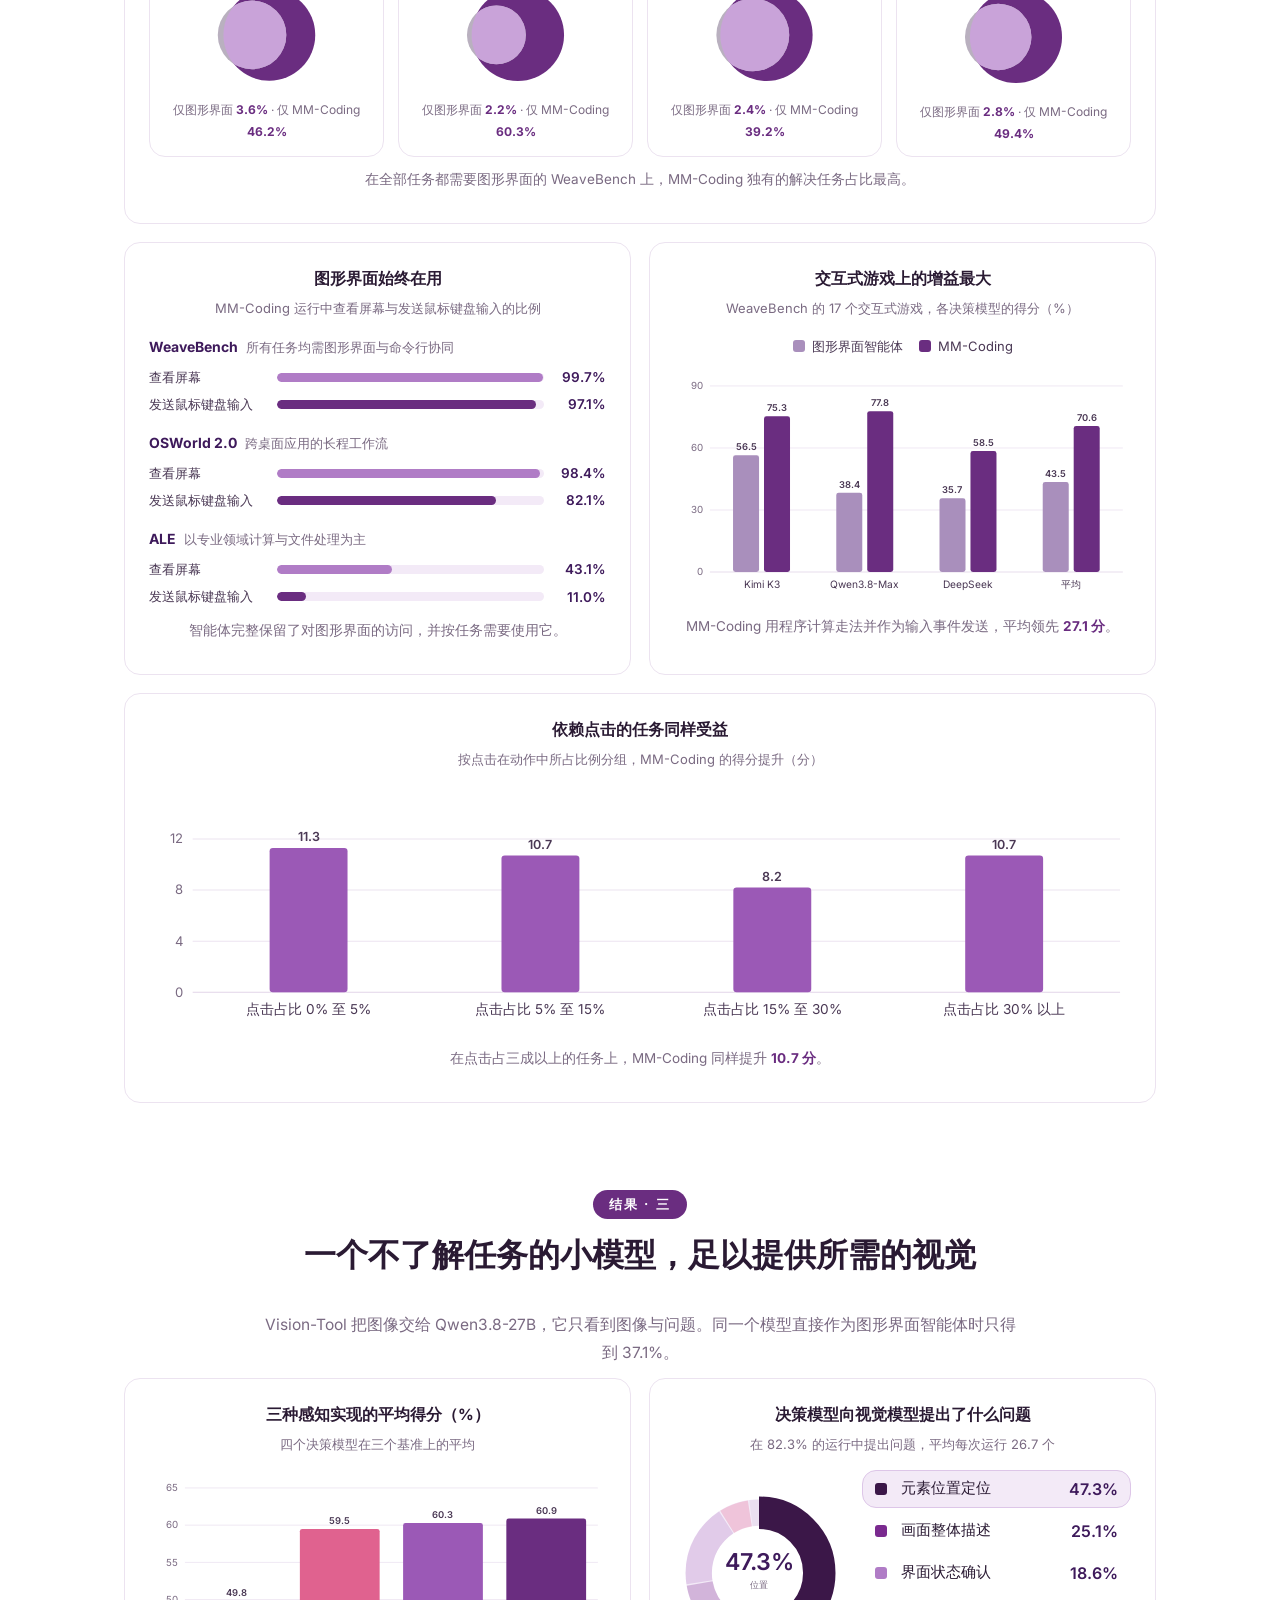
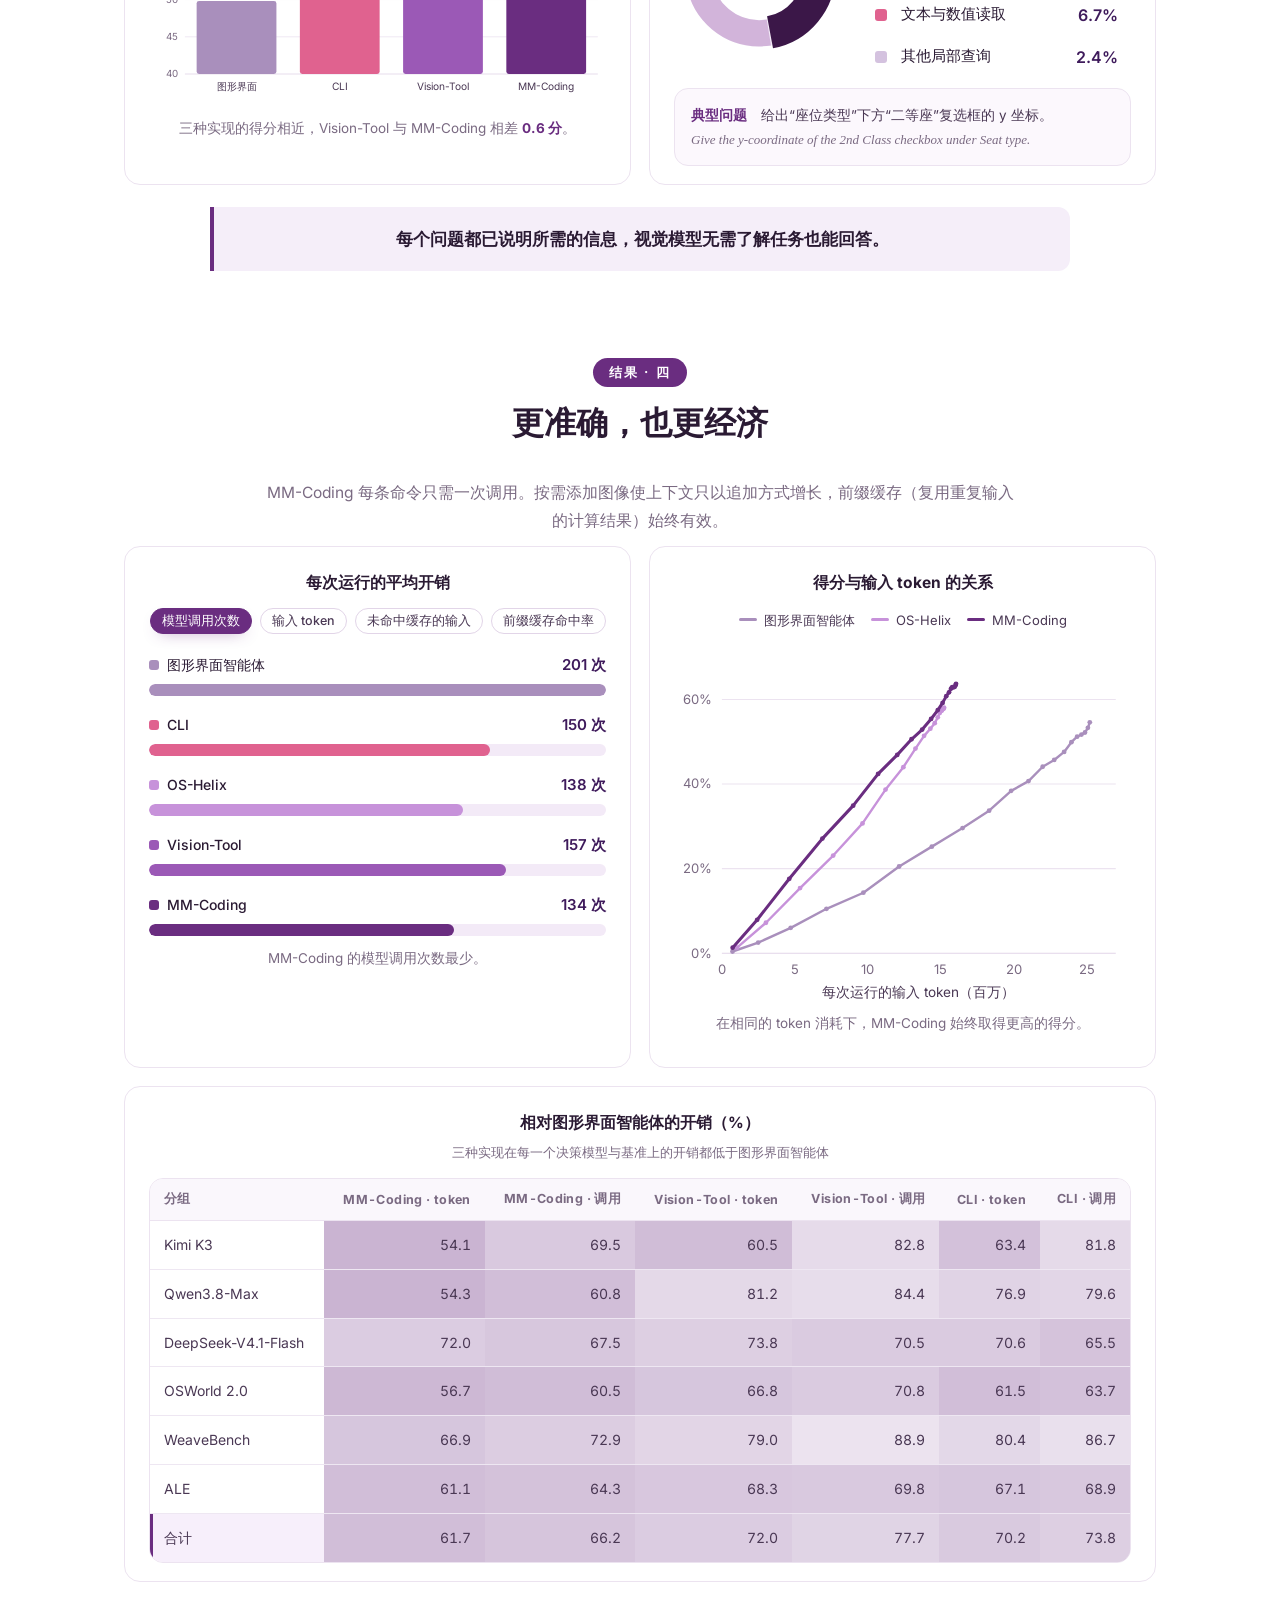
==== commit 70e7cb7b: "Move to OpenEnvision" ====
--- a/zh.html
+++ b/zh.html
@@ -473,7 +473,7 @@
   <p class="affil rv d2"><sup>1</sup>Alibaba Group · <sup>2</sup>HKUST(GZ) · <sup>3</sup>HKUST · <sup>4</sup>ZJU · <sup>5</sup>NTU · <sup>6</sup>SJTU</p>
   <p class="note rv d2"><sup>*</sup>共同第一作者 · <sup>†</sup>通讯作者</p>
   <div class="btns rv d2">
-    <a href="https://github.com/shaoyou01/mm-coding" target="_blank" rel="noopener"><svg viewBox="0 0 16 16" fill="currentColor"><path d="M8 .2a8 8 0 0 0-2.53 15.59c.4.07.55-.17.55-.38v-1.33c-2.23.48-2.7-1.07-2.7-1.07-.36-.92-.89-1.17-.89-1.17-.73-.5.06-.49.06-.49.8.06 1.23.83 1.23.83.72 1.22 1.88.87 2.33.66.07-.52.28-.87.5-1.07-1.78-.2-3.65-.89-3.65-3.95 0-.87.31-1.59.82-2.15-.08-.2-.36-1.02.08-2.12 0 0 .67-.21 2.2.82a7.6 7.6 0 0 1 4 0c1.53-1.03 2.2-.82 2.2-.82.44 1.1.16 1.92.08 2.12.51.56.82 1.28.82 2.15 0 3.07-1.87 3.75-3.66 3.95.29.25.54.73.54 1.48v2.2c0 .21.15.46.55.38A8 8 0 0 0 8 .2z"/></svg>Code</a>
+    <a href="https://github.com/OpenEnvision/mm-coding" target="_blank" rel="noopener"><svg viewBox="0 0 16 16" fill="currentColor"><path d="M8 .2a8 8 0 0 0-2.53 15.59c.4.07.55-.17.55-.38v-1.33c-2.23.48-2.7-1.07-2.7-1.07-.36-.92-.89-1.17-.89-1.17-.73-.5.06-.49.06-.49.8.06 1.23.83 1.23.83.72 1.22 1.88.87 2.33.66.07-.52.28-.87.5-1.07-1.78-.2-3.65-.89-3.65-3.95 0-.87.31-1.59.82-2.15-.08-.2-.36-1.02.08-2.12 0 0 .67-.21 2.2.82a7.6 7.6 0 0 1 4 0c1.53-1.03 2.2-.82 2.2-.82.44 1.1.16 1.92.08 2.12.51.56.82 1.28.82 2.15 0 3.07-1.87 3.75-3.66 3.95.29.25.54.73.54 1.48v2.2c0 .21.15.46.55.38A8 8 0 0 0 8 .2z"/></svg>Code</a>
     <a href="#demo"><svg viewBox="0 0 16 16"><path d="M4 2.5v11l9-5.5z" fill="currentColor"/></svg>演示</a>
     <a href="#abstract"><svg viewBox="0 0 16 16" fill="none" stroke="currentColor" stroke-width="1.6"><rect x="3" y="1.8" width="10" height="12.4" rx="1.6"/><path d="M5.5 5.5h5M5.5 8h5M5.5 10.5h3"/></svg>摘要</a>
     <a href="#method"><svg viewBox="0 0 16 16" fill="none" stroke="currentColor" stroke-width="1.6" stroke-linecap="round" stroke-linejoin="round"><path d="M5.5 4.5L2 8l3.5 3.5M10.5 4.5L14 8l-3.5 3.5"/></svg>方法</a>
